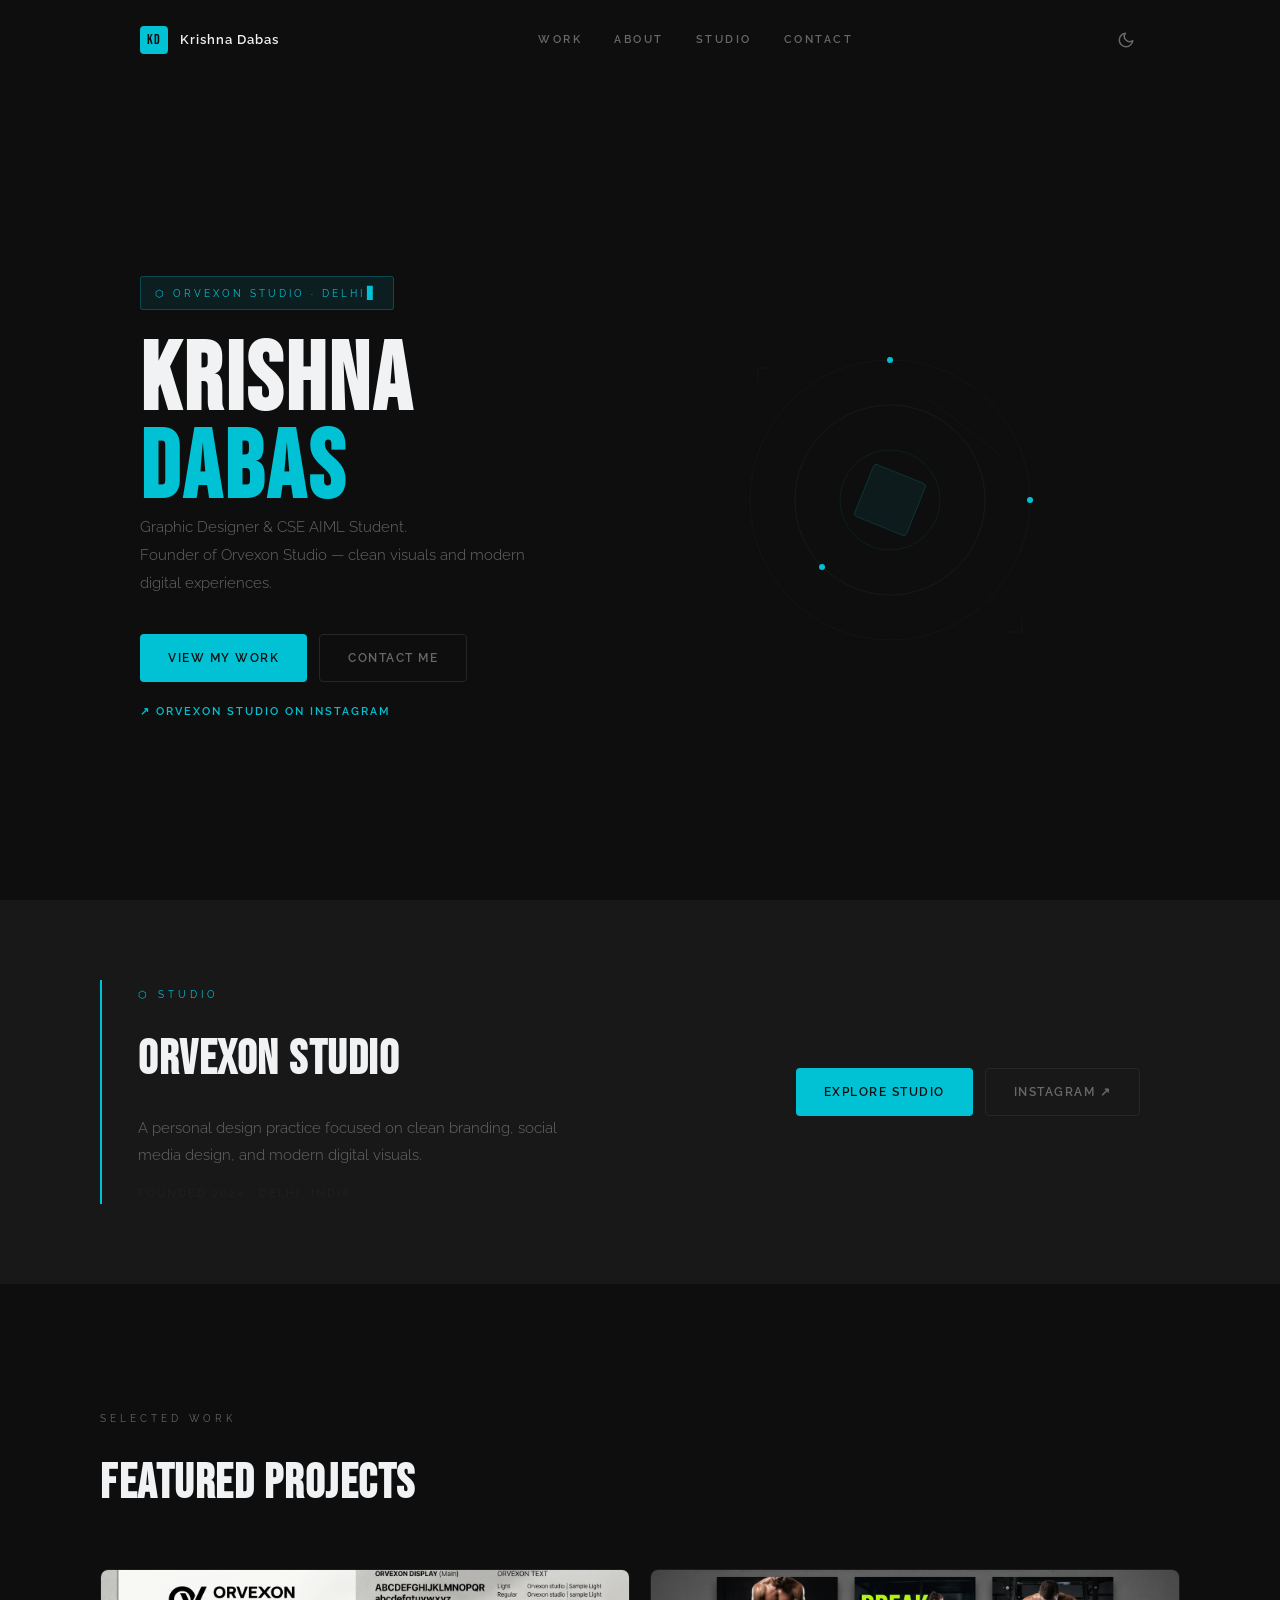
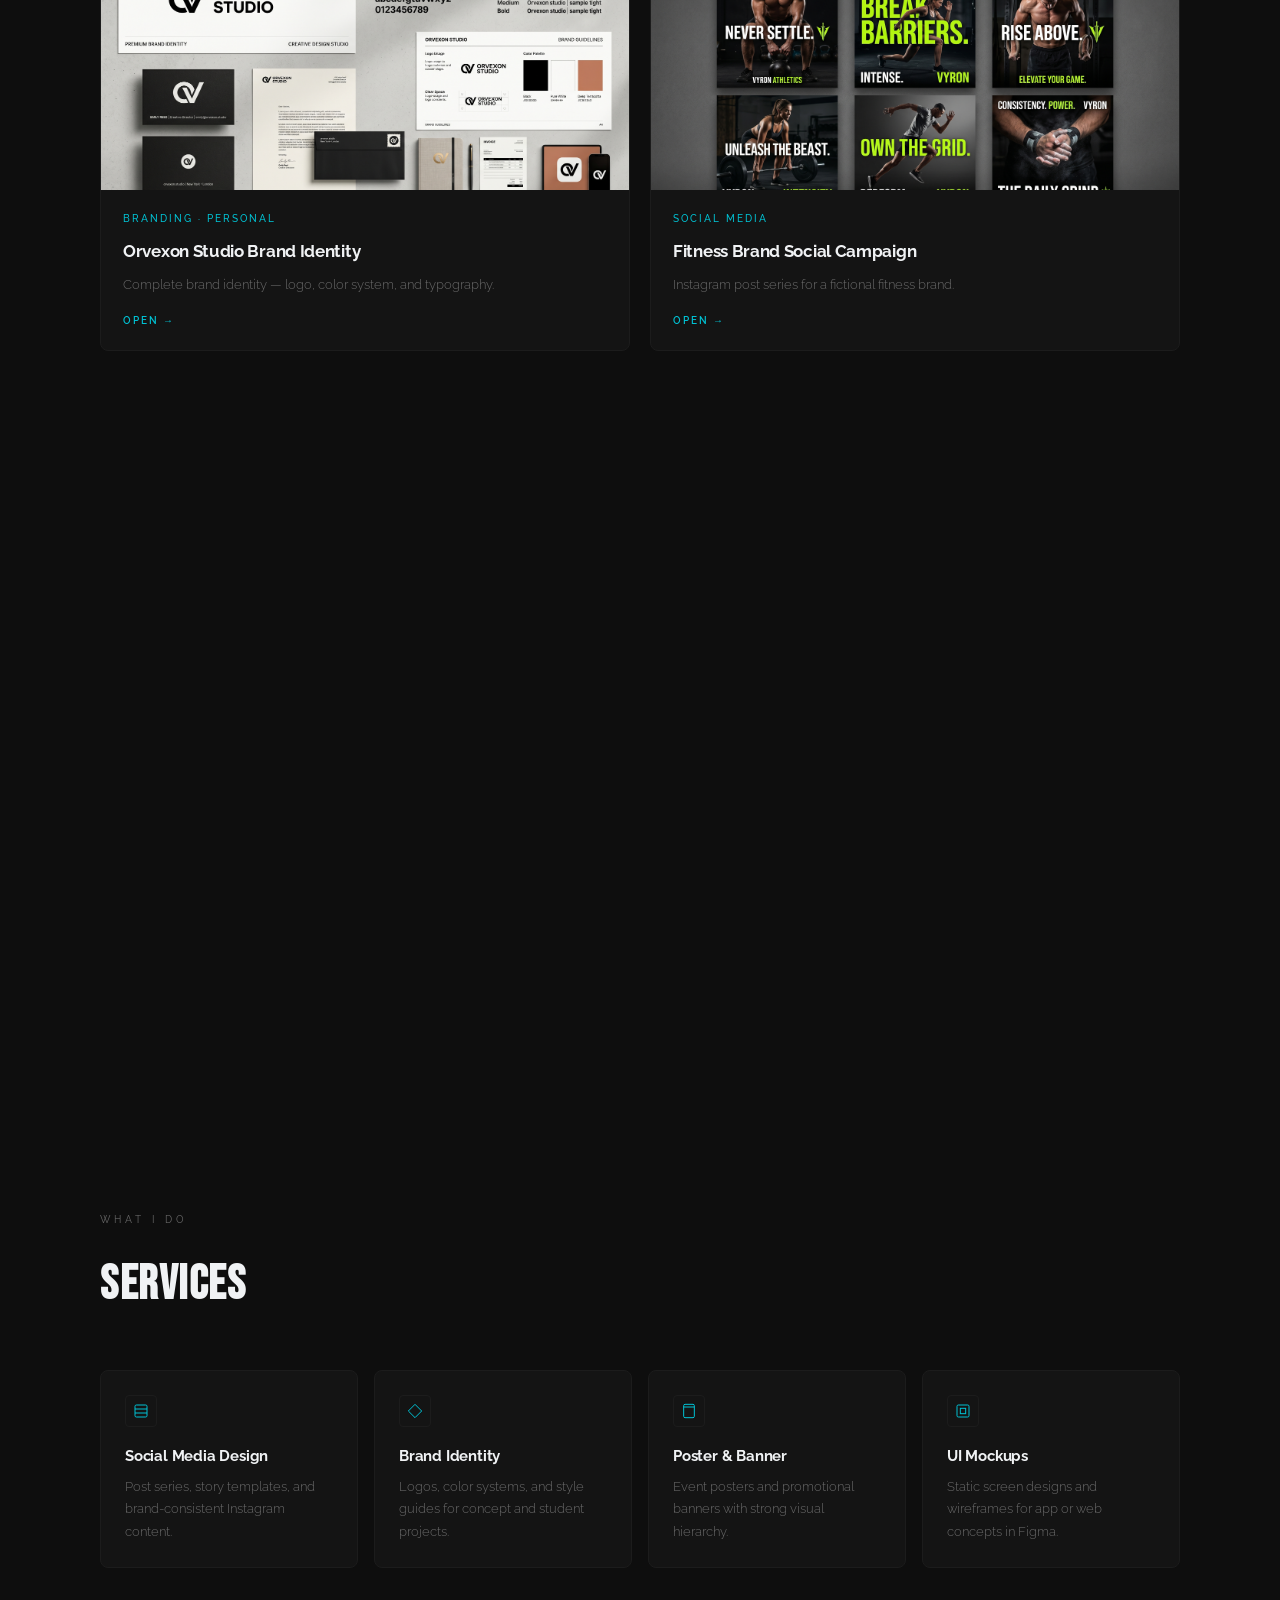
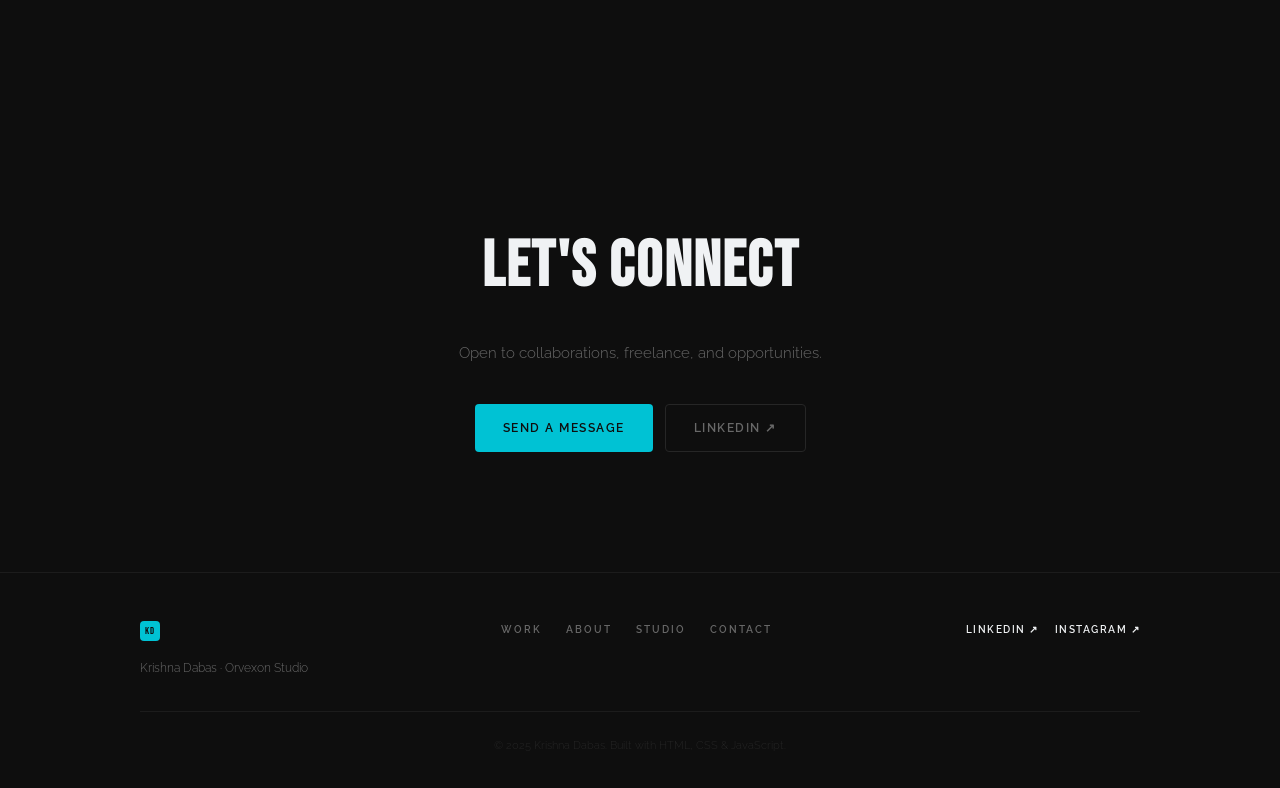
==== index.html @ d405940f "Initial commit: Portfolio Carbon & Ice" ====
<!DOCTYPE html>
<html lang="en">
<head>
  <meta charset="UTF-8">
  <meta name="viewport" content="width=device-width, initial-scale=1.0">
  <meta name="theme-color" content="#0E0E0E">
  <title>Krishna Dabas — Graphic Designer & CSE AIML Student | Orvexon Studio</title>
  <meta property="og:title" content="Krishna Dabas — Graphic Designer & CSE AIML Student | Orvexon Studio">
  <meta property="og:description" content="Portfolio of Krishna Dabas. Founder of Orvexon Studio — clean visuals and modern digital experiences.">
  <meta property="og:image" content="assets/og-preview.jpg">
  <meta property="og:type" content="website">
  <link rel="icon" href="assets/favicon.png" type="image/png">
  
  <script>
    (function(){
      var t = localStorage.getItem('theme') || 'dark';
      document.documentElement.setAttribute('data-theme', t);
    })();
  </script>
  
  <link rel="preconnect" href="https://fonts.googleapis.com">
  <link rel="preconnect" href="https://fonts.gstatic.com" crossorigin>
  <link href="https://fonts.googleapis.com/css2?family=Bebas+Neue&family=Raleway:ital,wght@0,300;0,400;0,500;0,600;0,700;1,300&display=swap" rel="stylesheet">
  <link rel="stylesheet" href="style.css">
</head>
<body>

  <!-- NAVBAR -->
  <header class="navbar">
    <div class="nav-container">
      <div class="nav-left">
        <a href="index.html" style="display: flex; align-items: center; gap: 12px;">
          <div class="nav-logo-fallback">KD</div>
          <span class="nav-wordmark">Krishna Dabas</span>
        </a>
      </div>
      <nav class="nav-center">
        <a href="work.html" class="nav-link">Work</a>
        <a href="about.html" class="nav-link">About</a>
        <a href="studio.html" class="nav-link">Studio</a>
        <a href="contact.html" class="nav-link">Contact</a>
      </nav>
      <div class="nav-right">
        <button id="theme-toggle" class="theme-toggle" aria-label="Toggle theme"></button>
        <button class="mobile-menu-btn" aria-label="Open menu">
          <svg viewBox="0 0 24 24" width="20" height="20" stroke="currentColor" stroke-width="2" fill="none"><line x1="3" y1="12" x2="21" y2="12"></line><line x1="3" y1="6" x2="21" y2="6"></line><line x1="3" y1="18" x2="21" y2="18"></line></svg>
        </button>
      </div>
    </div>
  </header>

  <!-- MOBILE NAV OVERLAY -->
  <div class="mobile-nav-overlay">
    <button class="mobile-nav-close" aria-label="Close menu">✕</button>
    <a href="work.html" class="mobile-nav-link">Work</a>
    <a href="about.html" class="mobile-nav-link">About</a>
    <a href="studio.html" class="mobile-nav-link">Studio</a>
    <a href="contact.html" class="mobile-nav-link">Contact</a>
  </div>

  <main>
    <!-- HERO -->
    <section class="container index-hero">
      <div class="fade-in">
        <div class="hero-eyebrow-badge">
          <span>⬡  Orvexon Studio · Delhi<span class="cursor-blink" aria-hidden="true">▋</span></span>
        </div>
        <h1 class="hero-h1 fade-in">KRISHNA<br><span style="color: var(--accent);">DABAS</span></h1>
        <div class="hero-body">
          <p>Graphic Designer & CSE AIML Student.<br>Founder of Orvexon Studio — clean visuals and modern digital experiences.</p>
        </div>
        <div class="hero-buttons">
          <a href="work.html" class="btn btn-primary">View My Work</a>
          <a href="contact.html" class="btn btn-ghost">Contact Me</a>
        </div>
        <a href="https://instagram.com/orvexon_studio" class="btn-text" style="margin-top: 20px;" target="_blank" rel="noopener noreferrer">↗ Orvexon Studio on Instagram</a>
      </div>
      <div class="fade-in hero-visual">
        <svg viewBox="0 0 320 320" xmlns="http://www.w3.org/2000/svg">
          <circle cx="160" cy="160" r="140" stroke="#1C1C1C" stroke-width="0.5" fill="none" />
          <circle cx="160" cy="160" r="95" stroke="#262626" stroke-width="0.5" fill="none" />
          <circle cx="160" cy="160" r="50" stroke="#00C2D433" stroke-width="0.5" fill="none" />
          
          <rect x="132" y="132" width="56" height="56" rx="3" fill="#00C2D412" stroke="#00C2D455" stroke-width="0.5" transform="rotate(22 160 160)" />
          
          <circle cx="160" cy="20" r="3" fill="#00C2D4" />
          <circle cx="300" cy="160" r="3" fill="#00C2D4" />
          <circle cx="92" cy="227" r="3" fill="#00C2D4" />
          
          <line x1="200" y1="60" x2="270" y2="115" stroke="#1C1C1C" stroke-width="0.5" />
          
          <path d="M 28,42 L 28,28 L 42,28" stroke="#1C1C1C" stroke-width="0.5" fill="none" />
          <path d="M 278,292 L 292,292 L 292,278" stroke="#1C1C1C" stroke-width="0.5" fill="none" />
        </svg>
      </div>
    </section>

    <!-- STUDIO CALLOUT -->
    <section class="studio-callout fade-in">
      <div class="container studio-callout-inner fade-in">
        <div>
          <span class="eyebrow" style="color: var(--accent);">⬡  Studio</span>
          <h2 class="section-h2 fade-in" style="margin-top: 8px;">ORVEXON STUDIO</h2>
          <p class="fade-in" style="margin-top: 10px; max-width: 420px; font-family: var(--font-body); font-weight: 300; font-size: 15px; color: var(--text-mid); line-height: 1.85;">A personal design practice focused on clean branding, social media design, and modern digital visuals.</p>
          <div style="font-family: var(--font-body); font-weight: 300; font-size: 11px; color: var(--text-hint); letter-spacing: 2px; text-transform: uppercase; margin-top: 14px;">Founded 2024 · Delhi, India</div>
        </div>
        <div class="studio-callout-actions">
          <a href="studio.html" class="btn btn-primary">Explore Studio</a>
          <a href="https://instagram.com/orvexon_studio" class="btn btn-ghost" target="_blank" rel="noopener noreferrer">Instagram ↗</a>
        </div>
      </div>
    </section>

    <!-- SELECTED WORK -->
    <section class="section container">
      <div class="fade-in" style="margin-bottom: 40px;">
        <span class="eyebrow">Selected Work</span>
        <h2 class="section-h2 fade-in" style="margin-top: 8px;">FEATURED PROJECTS</h2>
      </div>
      
      <div class="grid-2 fade-in">
        <!-- Project 1 -->
        <div class="project-card fade-in" data-filter-cat="branding" data-title="Orvexon Studio Brand Identity" data-category="Branding · Personal" data-desc="Complete brand identity — logo, color system, and typography." data-tools="Illustrator · Figma" data-objective="Build a complete visual identity for Orvexon Studio from scratch." data-process="Started with mood boarding, then moved to logo exploration in Illustrator. Developed a full color system and type pairing to create a consistent design language." data-decision="Chose geometric forms over organic — cleaner at small sizes and digital-first." data-label="Personal Branding Project" data-modal-img="assets/1.1.png">
          <div class="project-card-img"><img src="assets/1.0.png" alt="" loading="lazy" onerror="this.outerHTML='<span>[ preview ]</span>'"></div>
          <div class="project-card-info">
            <span class="project-card-category">Branding · Personal</span>
            <h3 class="project-card-title">Orvexon Studio Brand Identity</h3>
            <p class="project-card-desc">Complete brand identity — logo, color system, and typography.</p>
            <span class="project-card-link">Open →</span>
          </div>
        </div>

        <!-- Project 2 -->
        <div class="project-card fade-in" data-filter-cat="social" data-title="Fitness Brand Social Campaign" data-category="Social Media" data-desc="Instagram post series for a fictional fitness brand." data-tools="Canva · Photoshop" data-objective="Design a consistent, high-energy Instagram feed for a fictional fitness brand." data-process="Developed a 6-post series with consistent color, grid alignment, and typography. Focused on readability at mobile size and scroll-stopping visual hierarchy." data-decision="Kept text minimal — let bold imagery do the heavy lifting." data-label="Creative Exploration" data-modal-img="assets/2.1.png">
          <div class="project-card-img"><img src="assets/2.0.png" alt="" loading="lazy" onerror="this.outerHTML='<span>[ preview ]</span>'"></div>
          <div class="project-card-info">
            <span class="project-card-category">Social Media</span>
            <h3 class="project-card-title">Fitness Brand Social Campaign</h3>
            <p class="project-card-desc">Instagram post series for a fictional fitness brand.</p>
            <span class="project-card-link">Open →</span>
          </div>
        </div>
        
        <!-- Project 5 -->
        <div class="project-card fade-in" data-filter-cat="web" data-title="Portfolio Website" data-category="Web · Dev" data-desc="Personal portfolio designed and built from scratch." data-tools="HTML · CSS · JS · Figma" data-objective="Design and build a full portfolio site that reflects Orvexon Studio's identity." data-process="Started with Figma wireframes, then built mobile-first in HTML/CSS. Implemented dark/light mode, smooth animations, and a multi-page structure." data-decision="Multi-page over SPA — cleaner URLs, better SEO, simpler codebase." data-label="Real Project" data-modal-img="assets/5.1.png">
          <div class="project-card-img"><img src="assets/5.0.png" alt="" loading="lazy" onerror="this.outerHTML='<span>[ preview ]</span>'"></div>
          <div class="project-card-info">
            <span class="project-card-category">Web · Dev</span>
            <h3 class="project-card-title">Portfolio Website</h3>
            <p class="project-card-desc">Personal portfolio designed and built from scratch.</p>
            <span class="project-card-link">Open →</span>
          </div>
        </div>
      </div>
      
      <div style="text-align: center; margin-top: 40px;" class="fade-in">
        <a href="work.html" class="btn btn-ghost">View All Work →</a>
      </div>
    </section>

    <!-- SKILLS STRIP -->
    <section class="section container" style="padding-top: 0;">
      <div class="fade-in">
        <span class="eyebrow">What I Work With</span>
        <div class="skills-strip fade-in">
          <span class="chip skill-chip">Graphic Design</span>
          <span class="chip skill-chip">Figma</span>
          <span class="chip skill-chip">Photoshop</span>
          <span class="chip skill-chip">Illustrator</span>
          <span class="chip skill-chip">Canva</span>
          <span class="chip skill-chip">Python</span>
          <span class="chip skill-chip">Branding</span>
          <span class="chip skill-chip">UI Mockups</span>
        </div>
        <a href="about.html" class="btn-text fade-in" style="margin-top: 20px;">Full profile →</a>
      </div>
    </section>
    
    <!-- WHAT I DO -->
    <section class="section container" style="padding-top: 0;">
      <div class="fade-in" style="margin-bottom: 40px;">
        <span class="eyebrow">What I Do</span>
        <h2 class="section-h2 fade-in" style="margin-top: 8px;">SERVICES</h2>
      </div>
      
      <div class="grid-4 fade-in">
        <div class="service-card fade-in">
          <div class="service-card-icon">
            <svg viewBox="0 0 24 24"><rect x="3" y="3" width="18" height="18" rx="2" ry="2"></rect><line x1="3" y1="9" x2="21" y2="9"></line><line x1="3" y1="15" x2="21" y2="15"></line></svg>
          </div>
          <h3 class="service-card-title">Social Media Design</h3>
          <p class="service-card-desc">Post series, story templates, and brand-consistent Instagram content.</p>
        </div>
        <div class="service-card fade-in">
          <div class="service-card-icon">
            <svg viewBox="0 0 24 24"><polygon points="12 2 22 12 12 22 2 12 12 2"></polygon></svg>
          </div>
          <h3 class="service-card-title">Brand Identity</h3>
          <p class="service-card-desc">Logos, color systems, and style guides for concept and student projects.</p>
        </div>
        <div class="service-card fade-in">
          <div class="service-card-icon">
            <svg viewBox="0 0 24 24"><rect x="4" y="2" width="16" height="20" rx="2" ry="2"></rect><line x1="4" y1="6" x2="20" y2="6"></line></svg>
          </div>
          <h3 class="service-card-title">Poster & Banner</h3>
          <p class="service-card-desc">Event posters and promotional banners with strong visual hierarchy.</p>
        </div>
        <div class="service-card fade-in">
          <div class="service-card-icon">
            <svg viewBox="0 0 24 24"><rect x="3" y="3" width="18" height="18" rx="2" ry="2"></rect><rect x="8" y="8" width="8" height="8"></rect></svg>
          </div>
          <h3 class="service-card-title">UI Mockups</h3>
          <p class="service-card-desc">Static screen designs and wireframes for app or web concepts in Figma.</p>
        </div>
      </div>
    </section>

    <!-- CONTACT TEASER -->
    <section class="contact-teaser fade-in container">
      <h2 class="fade-in" style="font-family: var(--font-heading); font-size: 64px; color: var(--text); letter-spacing: 2px;">LET'S CONNECT</h2>
      <p class="fade-in" style="margin: 14px auto; max-width: 420px; font-family: var(--font-body); font-weight: 300; font-size: 15px; color: var(--text-mid);">Open to collaborations, freelance, and opportunities.</p>
      <div style="margin-top: 36px; display: flex; gap: 12px; justify-content: center; flex-wrap: wrap;">
        <a href="contact.html" class="btn btn-primary">Send a Message</a>
        <a href="https://linkedin.com/in/krishna-dabas" target="_blank" rel="noopener noreferrer" class="btn btn-ghost">LinkedIn ↗</a>
      </div>
    </section>
  </main>

  <!-- FOOTER -->
  <footer class="footer fade-in">
    <div class="container">
      <div class="footer-top">
        <div class="footer-left fade-in">
          <div class="nav-logo-fallback" style="width:20px;height:20px;font-size:10px;">KD</div>
          <span class="footer-left-text">Krishna Dabas · Orvexon Studio</span>
        </div>
        <div class="footer-center fade-in">
          <a href="work.html">Work</a>
          <a href="about.html">About</a>
          <a href="studio.html">Studio</a>
          <a href="contact.html">Contact</a>
        </div>
        <div class="footer-right fade-in">
          <a href="https://linkedin.com/in/krishna-dabas" target="_blank" rel="noopener noreferrer">LinkedIn ↗</a>
          <a href="https://instagram.com/orvexon_studio" target="_blank" rel="noopener noreferrer">Instagram ↗</a>
        </div>
      </div>
      <div class="footer-bottom">
        <p>© 2025 Krishna Dabas. Built with HTML, CSS & JavaScript.</p>
      </div>
    </div>
  </footer>

  <!-- PROJECT MODAL -->
  <div id="project-modal" class="modal-overlay">
    <div class="modal-box">
      <button class="modal-close" aria-label="Close modal">✕</button>
      <div class="modal-img"><span>[ preview ]</span></div>
      <span class="modal-badge"></span>
      <h2 class="modal-title"></h2>
      <div class="modal-divider"></div>
      
      <div class="modal-section">
        <span class="modal-section-label">Objective</span>
        <div class="modal-section-content modal-obj"></div>
      </div>
      <div class="modal-section">
        <span class="modal-section-label">Process</span>
        <div class="modal-section-content modal-process"></div>
      </div>
      <div class="modal-section">
        <span class="modal-section-label">Key Decision</span>
        <div class="modal-section-content modal-decision"></div>
      </div>
      <div class="modal-section">
        <span class="modal-section-label">Tools</span>
        <div class="modal-tools"></div>
      </div>
      
      <span class="modal-bottom-label"></span>
    </div>
  </div>

  <script src="script.js"></script>
</body>
</html>
---- style.css ----
@import url('https://fonts.googleapis.com/css2?family=Bebas+Neue&family=Raleway:ital,wght@0,300;0,400;0,500;0,600;0,700;1,300&display=swap');

::selection {
  background: #00C2D430;
  color: #F0F2F4;
}

::-webkit-scrollbar {
  width: 4px;
}
::-webkit-scrollbar-track {
  background: #0E0E0E;
}
::-webkit-scrollbar-thumb {
  background: #1C1C1C;
  border-radius: 2px;
  transition: background 200ms;
}
::-webkit-scrollbar-thumb:hover {
  background: #00C2D4;
}

:root {
  --font-heading: 'Bebas Neue', sans-serif;
  --font-body: 'Raleway', sans-serif;
}

html {
  scroll-behavior: smooth;
}

html[data-theme="dark"] {
  --bg: #0E0E0E;
  --surface: #141414;
  --surface-2: #181818;
  --surface-3: #1C1C1C;
  --accent: #00C2D4;
  --accent-dim: #00C2D418;
  --accent-border: #00C2D444;
  --accent-hover: #00D9ED;
  --accent-dark: #008F9E;
  --text: #F0F2F4;
  --text-muted: #3A3A3A;
  --text-mid: #686868;
  --text-hint: #242424;
  --border: #1C1C1C;
  --border-strong: #262626;
  --carbon: #0E0E0E;
}

html[data-theme="light"] {
  --bg: #F5F5F3;
  --surface: #FFFFFF;
  --surface-2: #EFEFED;
  --surface-3: #E8E8E6;
  --accent: #008F9E;
  --accent-dim: #008F9E12;
  --accent-border: #008F9E30;
  --accent-hover: #00A8BA;
  --accent-dark: #006B78;
  --text: #0E0E0E;
  --text-muted: #AAAAAA;
  --text-mid: #777777;
  --text-hint: #CCCCCC;
  --border: #E4E4E2;
  --border-strong: #D4D4D2;
  --carbon: #0E0E0E;
}

* {
  margin: 0;
  padding: 0;
  box-sizing: border-box;
}

body {
  background-color: var(--bg);
  color: var(--text);
  font-family: var(--font-body);
  font-weight: 300;
  font-size: 15px;
  line-height: 1.85;
  -webkit-font-smoothing: antialiased;
  opacity: 0;
  transition: opacity 300ms ease;
}

body.page-loaded {
  opacity: 1;
}

a { text-decoration: none; color: inherit; }

.container {
  max-width: 1080px;
  margin: 0 auto;
  padding: 0 40px;
}

.section {
  padding: 120px 0;
}

@media (max-width: 768px) {
  .section {
    padding: 70px 0;
  }
}

.eyebrow,
.section-label,
.about-skills-label,
.modal-section-label,
.contact-link-label,
.form-label {
  font-size: 10px;
  font-family: 'Raleway', sans-serif;
  font-weight: 400;
  text-transform: uppercase;
  letter-spacing: 4px;
  color: var(--text-mid);
}

.hero-h1 {
  font-family: var(--font-heading);
  font-size: 96px;
  letter-spacing: 3px;
  line-height: 0.92;
  color: var(--text);
}

.page-h1 {
  font-family: var(--font-heading);
  font-size: 72px;
  letter-spacing: 2px;
  color: var(--text);
}

.section-h2 {
  font-family: var(--font-heading);
  font-size: 48px;
  letter-spacing: 1.5px;
  color: var(--text);
}

/* BUTTONS */
.btn {
  display: inline-flex;
  align-items: center;
  justify-content: center;
  cursor: pointer;
  border: none;
  text-align: center;
}

.btn-primary {
  background: var(--accent);
  color: var(--carbon);
  font-family: var(--font-body);
  font-weight: 600;
  font-size: 12px;
  letter-spacing: 1.5px;
  text-transform: uppercase;
  padding: 12px 28px;
  border-radius: 4px;
  transition: background 200ms;
}

.btn-primary:hover {
  background: var(--accent-hover);
}

.btn-ghost {
  background: transparent;
  border: 0.5px solid var(--border-strong);
  color: var(--text-mid);
  font-family: var(--font-body);
  font-weight: 600;
  font-size: 12px;
  letter-spacing: 1.5px;
  text-transform: uppercase;
  padding: 12px 28px;
  border-radius: 4px;
  transition: border-color 200ms, color 200ms;
}

.btn-ghost:hover {
  border-color: var(--accent);
  color: var(--accent);
}

.btn-text {
  border: none;
  background: transparent;
  color: var(--accent);
  font-family: var(--font-body);
  font-weight: 600;
  font-size: 11px;
  letter-spacing: 2px;
  text-transform: uppercase;
  display: inline-block;
  cursor: pointer;
}

.btn-text:hover {
  color: var(--accent-hover);
  text-decoration: underline;
}

.btn:active,
.btn-ghost:active {
  transform: scale(0.97);
  transition: transform 80ms ease;
}

/* CHIPS */
.chip, .skill-chip {
  background: var(--surface-2);
  border: 0.5px solid var(--border);
  color: var(--text-mid);
  font-family: var(--font-body);
  font-weight: 400;
  font-size: 11px;
  padding: 5px 14px;
  border-radius: 3px;
  transition: all 180ms ease;
  display: inline-block;
  cursor: pointer;
}

.chip:hover, .skill-chip:hover {
  color: var(--accent);
  border-color: #00C2D444;
  transform: scale(1.04) translateY(-1px);
}

/* NAVBAR */
.navbar {
  position: fixed;
  top: 0;
  left: 0;
  width: 100%;
  z-index: 100;
  background: transparent;
  transition: background 300ms ease, border-bottom 300ms ease, backdrop-filter 300ms ease;
}

.nav-scrolled {
  background: var(--surface);
  border-bottom: 0.5px solid var(--border);
  border-top: 1px solid var(--accent);
  transition: background 300ms ease,
              border 300ms ease;
}

.nav-container {
  display: flex;
  justify-content: space-between;
  align-items: center;
  height: 80px;
  max-width: 1080px;
  margin: 0 auto;
  padding: 0 40px;
}

.nav-logo-fallback {
  width: 28px;
  height: 28px;
  background: var(--accent);
  border-radius: 4px;
  color: var(--carbon);
  font-family: var(--font-heading);
  font-size: 14px;
  letter-spacing: 1px;
  display: flex;
  align-items: center;
  justify-content: center;
  cursor: pointer;
}

.nav-wordmark {
  font-family: var(--font-body);
  font-weight: 600;
  font-size: 13px;
  color: var(--text);
  letter-spacing: 1px;
}

.nav-center {
  display: flex;
  gap: 32px;
}

.nav-link {
  font-family: var(--font-body);
  font-weight: 600;
  font-size: 11px;
  text-transform: uppercase;
  letter-spacing: 2.5px;
  color: var(--text-mid);
  position: relative;
  transition: color 200ms;
}

.nav-link:hover {
  color: var(--accent);
}

.nav-link.nav-active {
  color: var(--accent);
}

.nav-link.nav-active::after {
  content: "";
  position: absolute;
  bottom: -6px;
  left: 50%;
  transform: translateX(-50%);
  width: 2px;
  height: 2px;
  background: var(--accent);
}

.nav-right {
  display: flex;
  align-items: center;
}

.theme-toggle {
  background: none;
  border: none;
  cursor: pointer;
  width: 28px;
  height: 28px;
  color: var(--text-mid);
  display: flex;
  align-items: center;
  justify-content: center;
}

.theme-toggle svg {
  width: 18px;
  height: 18px;
  fill: currentColor;
}

.mobile-menu-btn, .hamburger {
  display: none;
  background: none;
  border: none;
  cursor: pointer;
  color: var(--text);
  margin-left: 16px;
}

.mobile-nav-overlay {
  display: none;
  position: fixed;
  inset: 0;
  background: var(--carbon);
  z-index: 150;
  flex-direction: column;
  justify-content: center;
  align-items: center;
  gap: 32px;
}

.mobile-nav-close {
  position: absolute;
  top: 24px;
  right: 40px;
  background: none;
  border: none;
  color: var(--text);
  font-size: 32px;
  cursor: pointer;
}

.mobile-nav-link {
  font-family: var(--font-heading);
  font-size: 48px;
  color: var(--text);
  letter-spacing: 3px;
  transition: color 200ms;
  text-transform: uppercase;
}

.mobile-nav-link:hover {
  color: var(--accent);
}

body.menu-open {
  overflow: hidden;
}

body.menu-open .mobile-nav-overlay {
  display: flex;
}

@media (max-width: 768px) {
  .nav-center { display: none; }
  .mobile-menu-btn { display: block; }
}

/* FOOTER */
.footer {
  border-top: 0.5px solid var(--border);
  padding: 48px 0 32px;
}

.footer-top {
  display: flex;
  justify-content: space-between;
  flex-wrap: wrap;
  gap: 32px;
}

.footer-left {
  display: flex;
  flex-direction: column;
  gap: 8px;
}

.footer-left-text {
  font-family: var(--font-body);
  font-weight: 300;
  font-size: 12px;
  color: var(--text-mid);
  margin-top: 8px;
}

.footer-center {
  display: flex;
  gap: 24px;
}

.footer-center a {
  font-family: var(--font-body);
  font-weight: 600;
  font-size: 10px;
  text-transform: uppercase;
  letter-spacing: 2px;
  color: var(--text-mid);
  transition: color 200ms;
}

.footer-center a:hover { color: var(--accent); }

.footer-right {
  display: flex;
  gap: 16px;
}

.footer-right a {
  font-family: var(--font-body);
  font-weight: 600;
  font-size: 10px;
  text-transform: uppercase;
  letter-spacing: 1.5px;
  color: var(--text);
  transition: color 200ms;
}

.footer-right a:hover { color: var(--accent); }

.footer-bottom {
  border-top: 0.5px solid var(--border);
  margin-top: 32px;
  padding-top: 24px;
  text-align: center;
}

.footer-bottom p {
  font-family: var(--font-body);
  font-weight: 300;
  font-size: 11px;
  color: var(--text-hint);
}

/* PROJECT CARDS */
.project-card {
  background: var(--surface);
  border: 0.5px solid var(--border);
  border-radius: 8px;
  overflow: hidden;
  cursor: pointer;
  transition: transform 250ms ease,
              border-color 250ms ease,
              box-shadow 250ms ease;
}

.project-card:hover {
  transform: translateY(-4px);
  border-color: #00C2D444;
  box-shadow:
    0 0 0 1px #00C2D410,
    0 12px 40px rgba(0,194,212,0.07);
}

.project-card-img {
  height: 220px;
  background: var(--surface-2);
  display: flex;
  align-items: center;
  justify-content: center;
}

.project-card-img span {
  font-family: var(--font-body);
  font-weight: 400;
  font-size: 10px;
  color: var(--text-hint);
  letter-spacing: 2px;
  text-transform: uppercase;
}

.project-card-img img {
  width: 100%;
  height: 100%;
  object-fit: cover;
}

.project-card-info {
  padding: 20px 22px;
  display: flex;
  flex-direction: column;
}

.project-card-category {
  font-family: var(--font-body);
  font-weight: 500;
  font-size: 10px;
  color: var(--accent);
  letter-spacing: 2px;
  text-transform: uppercase;
  margin-bottom: 8px;
  display: block;
}

.project-card-title {
  font-family: var(--font-body);
  font-weight: 700;
  font-size: 17px;
  color: var(--text);
  letter-spacing: -0.3px;
  margin-bottom: 6px;
}

.project-card-desc {
  font-family: var(--font-body);
  font-weight: 300;
  font-size: 13px;
  color: var(--text-mid);
  line-height: 1.7;
  flex-grow: 1;
}

.project-card-link {
  font-family: var(--font-body);
  font-weight: 600;
  font-size: 10px;
  color: var(--accent);
  letter-spacing: 2px;
  text-transform: uppercase;
  margin-top: 16px;
  display: block;
}

/* PROJECT MODAL */
.modal-overlay {
  position: fixed;
  inset: 0;
  background: rgba(14, 14, 14, 0.92);
  z-index: 200;
  display: flex;
  align-items: center;
  justify-content: center;
  opacity: 0;
  pointer-events: none;
  transition: opacity 200ms ease;
}

.modal-overlay.modal-active {
  opacity: 1;
  pointer-events: auto;
}

.modal-box {
  background: var(--surface);
  border: 0.5px solid var(--border-strong);
  border-radius: 10px;
  max-width: 760px;
  width: 92%;
  max-height: 88vh;
  overflow-y: auto;
  padding: 44px;
  position: relative;
  transform: translateY(20px);
  transition: transform 300ms ease;
}

.modal-overlay.modal-active .modal-box {
  transform: translateY(0);
}

.modal-close {
  position: absolute;
  top: 20px;
  right: 24px;
  font-family: var(--font-body);
  font-weight: 400;
  font-size: 22px;
  color: var(--text-mid);
  background: none;
  border: none;
  cursor: pointer;
}

.modal-close:hover {
  color: var(--accent);
}

.modal-img {
  width: 100%;
  height: 300px;
  background: var(--surface-2);
  border-radius: 6px;
  margin-bottom: 32px;
  display: flex;
  align-items: center;
  justify-content: center;
  overflow: hidden;
}

.modal-img img {
  width: 100%;
  height: 100%;
  object-fit: cover;
}

.modal-img span {
  font-family: var(--font-body);
  font-weight: 400;
  font-size: 10px;
  color: var(--text-hint);
}

.modal-badge {
  font-family: var(--font-body);
  font-weight: 500;
  font-size: 10px;
  color: var(--accent);
  text-transform: uppercase;
  letter-spacing: 2px;
  display: block;
  margin-bottom: 8px;
}

.modal-title {
  font-family: var(--font-heading);
  font-size: 40px;
  color: var(--text);
  letter-spacing: 2px;
  margin-bottom: 24px;
}

.modal-divider {
  border-top: 0.5px solid var(--border);
  margin: 24px 0;
}

.modal-section {
  margin-bottom: 24px;
}

.modal-section-content {
  font-family: var(--font-body);
  font-weight: 300;
  font-size: 14px;
  color: var(--text-mid);
  line-height: 1.8;
}

.modal-tools {
  display: flex;
  gap: 8px;
  flex-wrap: wrap;
}

.modal-bottom-label {
  display: block;
  font-family: var(--font-body);
  font-weight: 400;
  font-size: 10px;
  color: var(--text-hint);
  margin-top: 32px;
  letter-spacing: 1px;
}

body.modal-open {
  overflow: hidden;
}

/* ANIMATIONS */
@keyframes heroIn {
  from {
    opacity: 0;
    transform: translateY(24px);
  }
  to {
    opacity: 1;
    transform: translateY(0);
  }
}

.hero-badge, .hero-eyebrow-badge {
  animation: heroIn 600ms cubic-bezier(0.16, 1, 0.3, 1) both;
}
.hero h1, .index-hero h1, .page-hero h1 {
  animation: heroIn 600ms 100ms cubic-bezier(0.16, 1, 0.3, 1) both;
}
.hero .hero-body, .index-hero .hero-body, .page-hero p {
  animation: heroIn 600ms 180ms cubic-bezier(0.16, 1, 0.3, 1) both;
}
.hero .hero-btns, .index-hero .hero-buttons, .page-hero .filter-bar {
  animation: heroIn 600ms 260ms cubic-bezier(0.16, 1, 0.3, 1) both;
}

.cursor-blink {
  color: var(--accent);
  font-size: 12px;
  animation: blink 1s step-end infinite;
  margin-left: 2px;
}
@keyframes blink {
  0%, 100% { opacity: 1; }
  50%       { opacity: 0; }
}

.fade-in {
  opacity: 0;
  transform: translateY(18px);
  transition: opacity 420ms ease,
              transform 420ms ease;
}

.fade-in.visible {
  opacity: 1;
  transform: translateY(0);
}

/* BACK TO TOP */
#back-to-top {
  position: fixed;
  bottom: 32px;
  right: 32px;
  width: 40px;
  height: 40px;
  background: var(--surface-2);
  border: 0.5px solid var(--border-strong);
  border-radius: 4px;
  color: var(--text-mid);
  font-size: 16px;
  display: flex;
  align-items: center;
  justify-content: center;
  opacity: 0;
  pointer-events: none;
  transition: opacity 250ms ease,
              border-color 250ms ease,
              color 250ms ease;
  z-index: 90;
  cursor: pointer;
  font-family: 'Raleway', sans-serif;
}
#back-to-top.show {
  opacity: 1;
  pointer-events: all;
}
#back-to-top:hover {
  border-color: var(--accent-border);
  color: var(--accent);
}

/* GRIDS */
.grid-2 {
  display: grid;
  grid-template-columns: repeat(2, 1fr);
  gap: 20px;
}
.grid-4 {
  display: grid;
  grid-template-columns: repeat(4, 1fr);
  gap: 16px;
}

@media (max-width: 768px) {
  .grid-2, .grid-4 {
    grid-template-columns: 1fr;
  }
}

/* INDEX PAGE */
.index-hero {
  min-height: 100vh;
  display: grid;
  grid-template-columns: 1fr 1fr;
  align-items: center;
  padding-top: 100px;
}

.hero-eyebrow-badge {
  font-family: var(--font-body);
  font-weight: 400;
  font-size: 10px;
  letter-spacing: 3px;
  text-transform: uppercase;
  color: var(--accent);
  background: var(--accent-dim);
  border: 0.5px solid var(--accent-border);
  border-radius: 3px;
  padding: 5px 14px;
  display: inline-flex;
  align-items: center;
  gap: 8px;
  margin-bottom: 28px;
}

.hero-body {
  font-family: var(--font-body);
  font-weight: 300;
  font-size: 15px;
  color: var(--text-mid);
  line-height: 1.85;
  max-width: 400px;
  margin-bottom: 36px;
}

.hero-buttons {
  display: flex;
  gap: 12px;
  flex-wrap: wrap;
}

.hero-visual {
  display: flex;
  justify-content: center;
}

.hero-visual svg {
  width: 320px;
  height: 320px;
}

.studio-callout {
  background: var(--surface-2);
  padding: 80px 0;
}

.studio-callout-inner {
  border-left: 2px solid var(--accent);
  padding-left: 36px;
  display: flex;
  justify-content: space-between;
  align-items: center;
  gap: 48px;
}

.studio-callout-actions {
  flex-shrink: 0;
  display: flex;
  gap: 12px;
}

.service-card {
  background: var(--surface);
  border: 0.5px solid var(--border);
  border-radius: 8px;
  padding: 24px;
}

.service-card-icon {
  width: 32px;
  height: 32px;
  border: 0.5px solid var(--border);
  border-radius: 4px;
  display: flex;
  align-items: center;
  justify-content: center;
}

.service-card-icon svg {
  width: 16px;
  height: 16px;
  stroke: var(--accent);
  stroke-width: 1.5;
  fill: none;
}

.service-card-title {
  font-family: var(--font-body);
  font-weight: 700;
  font-size: 15px;
  color: var(--text);
  letter-spacing: -0.2px;
  margin-top: 16px;
}

.service-card-desc {
  font-family: var(--font-body);
  font-weight: 300;
  font-size: 13px;
  color: var(--text-mid);
  line-height: 1.7;
  margin-top: 6px;
}

.skills-strip {
  display: flex;
  flex-wrap: wrap;
  gap: 8px;
  margin-top: 20px;
}

.contact-teaser {
  text-align: center;
  padding: 120px 0;
}

/* WORK PAGE */
.page-hero {
  padding-top: 160px;
  padding-bottom: 60px;
}

.filter-bar {
  display: flex;
  gap: 8px;
  flex-wrap: wrap;
  margin: 48px 0;
}

.filter-btn {
  font-family: var(--font-body);
  font-weight: 600;
  font-size: 10px;
  text-transform: uppercase;
  letter-spacing: 2px;
  padding: 7px 18px;
  border-radius: 3px;
  border: 0.5px solid var(--border);
  color: var(--text-mid);
  background: transparent;
  cursor: pointer;
  transition: all 200ms;
}

.filter-btn:hover {
  border-color: var(--accent);
  color: var(--accent);
}

.filter-btn.filter-active {
  background: var(--accent);
  color: var(--carbon);
  border-color: var(--accent);
}

.hidden {
  display: none !important;
}

/* ABOUT PAGE */
.about-bio-grid {
  display: flex;
  gap: 80px;
  align-items: flex-start;
  margin-top: 40px;
}

.about-bio-text {
  flex: 1;
  font-family: var(--font-body);
  font-weight: 300;
  font-size: 15px;
  color: var(--text-mid);
  line-height: 1.85;
}

.about-bio-text p {
  margin-bottom: 20px;
}

.about-facts {
  flex: 1;
  max-width: 320px;
}

.about-fact {
  display: flex;
  align-items: center;
  gap: 12px;
  padding: 14px 0;
  border-bottom: 0.5px solid var(--border);
}

.about-fact-label {
  font-family: var(--font-body);
  font-weight: 400;
  font-size: 10px;
  color: var(--text-hint);
  text-transform: uppercase;
  letter-spacing: 2px;
  display: block;
}

.about-fact-val {
  font-family: var(--font-body);
  font-weight: 500;
  font-size: 14px;
  color: var(--text);
}

.about-currently {
  border-top: 0.5px solid var(--border);
  padding-top: 56px;
  margin-top: 56px;
}

.about-currently-list {
  display: flex;
  gap: 32px;
  flex-wrap: wrap;
  list-style: none;
  font-family: var(--font-body);
  font-weight: 300;
  font-size: 14px;
  color: var(--text-mid);
  line-height: 2;
}

.about-skills-group {
  margin-bottom: 32px;
}

.resume-section {
  text-align: center;
}

.resume-preview {
  width: 100%;
  max-width: 560px;
  height: 200px;
  background: var(--surface-2);
  border-radius: 6px;
  border: 0.5px solid var(--border);
  margin: 24px auto;
  display: flex;
  align-items: center;
  justify-content: center;
}

.resume-preview span {
  font-family: var(--font-body);
  font-weight: 400;
  font-size: 10px;
  color: var(--text-hint);
}

/* STUDIO PAGE */
.studio-story {
  max-width: 680px;
  margin: 0 auto;
}

.ig-grid {
  display: grid;
  grid-template-columns: repeat(3, 1fr);
  gap: 8px;
  margin-top: 32px;
}

.ig-tile {
  aspect-ratio: 1/1;
  background: var(--surface-2);
  border-radius: 4px;
  border: 0.5px solid var(--border);
  display: flex;
  align-items: center;
  justify-content: center;
  overflow: hidden;
}

.ig-tile img {
  width: 100%;
  height: 100%;
  object-fit: cover;
}

.ig-tile span {
  font-family: var(--font-body);
  font-weight: 400;
  font-size: 10px;
  color: var(--text-hint);
  text-transform: uppercase;
  letter-spacing: 2px;
}

/* CONTACT PAGE */
.contact-grid {
  display: grid;
  grid-template-columns: 1fr 1fr;
  gap: 80px;
  margin-top: 48px;
}

.contact-link-block {
  margin-bottom: 32px;
}

.contact-link-val {
  font-family: var(--font-body);
  font-weight: 500;
  font-size: 15px;
  color: var(--text);
  transition: color 200ms;
}

.contact-link-val:hover {
  color: var(--accent);
}

.form-group {
  margin-bottom: 20px;
}

.form-input {
  width: 100%;
  background: var(--surface-2);
  border: 0.5px solid var(--border);
  border-radius: 4px;
  padding: 12px 16px;
  color: var(--text);
  font-family: var(--font-body);
  font-weight: 400;
  font-size: 14px;
  transition: border-color 200ms;
}

.form-input:focus {
  border-color: var(--accent);
  outline: none;
}

.form-note {
  font-family: var(--font-body);
  font-weight: 300;
  font-size: 11px;
  color: var(--text-hint);
  margin-top: 12px;
  text-align: center;
}

@media (max-width: 768px) {
  .index-hero {
    grid-template-columns: 1fr;
    gap: 40px;
  }
  .studio-callout-inner {
    flex-direction: column;
    align-items: flex-start;
    gap: 24px;
    border-left: none;
    border-top: 2px solid var(--accent);
    padding-left: 0;
    padding-top: 24px;
  }
  .about-bio-grid {
    flex-direction: column;
    gap: 40px;
  }
  .about-facts {
    max-width: 100%;
    width: 100%;
  }
  .ig-grid {
    grid-template-columns: repeat(2, 1fr);
  }
  .contact-grid {
    grid-template-columns: 1fr;
    gap: 40px;
  }
}
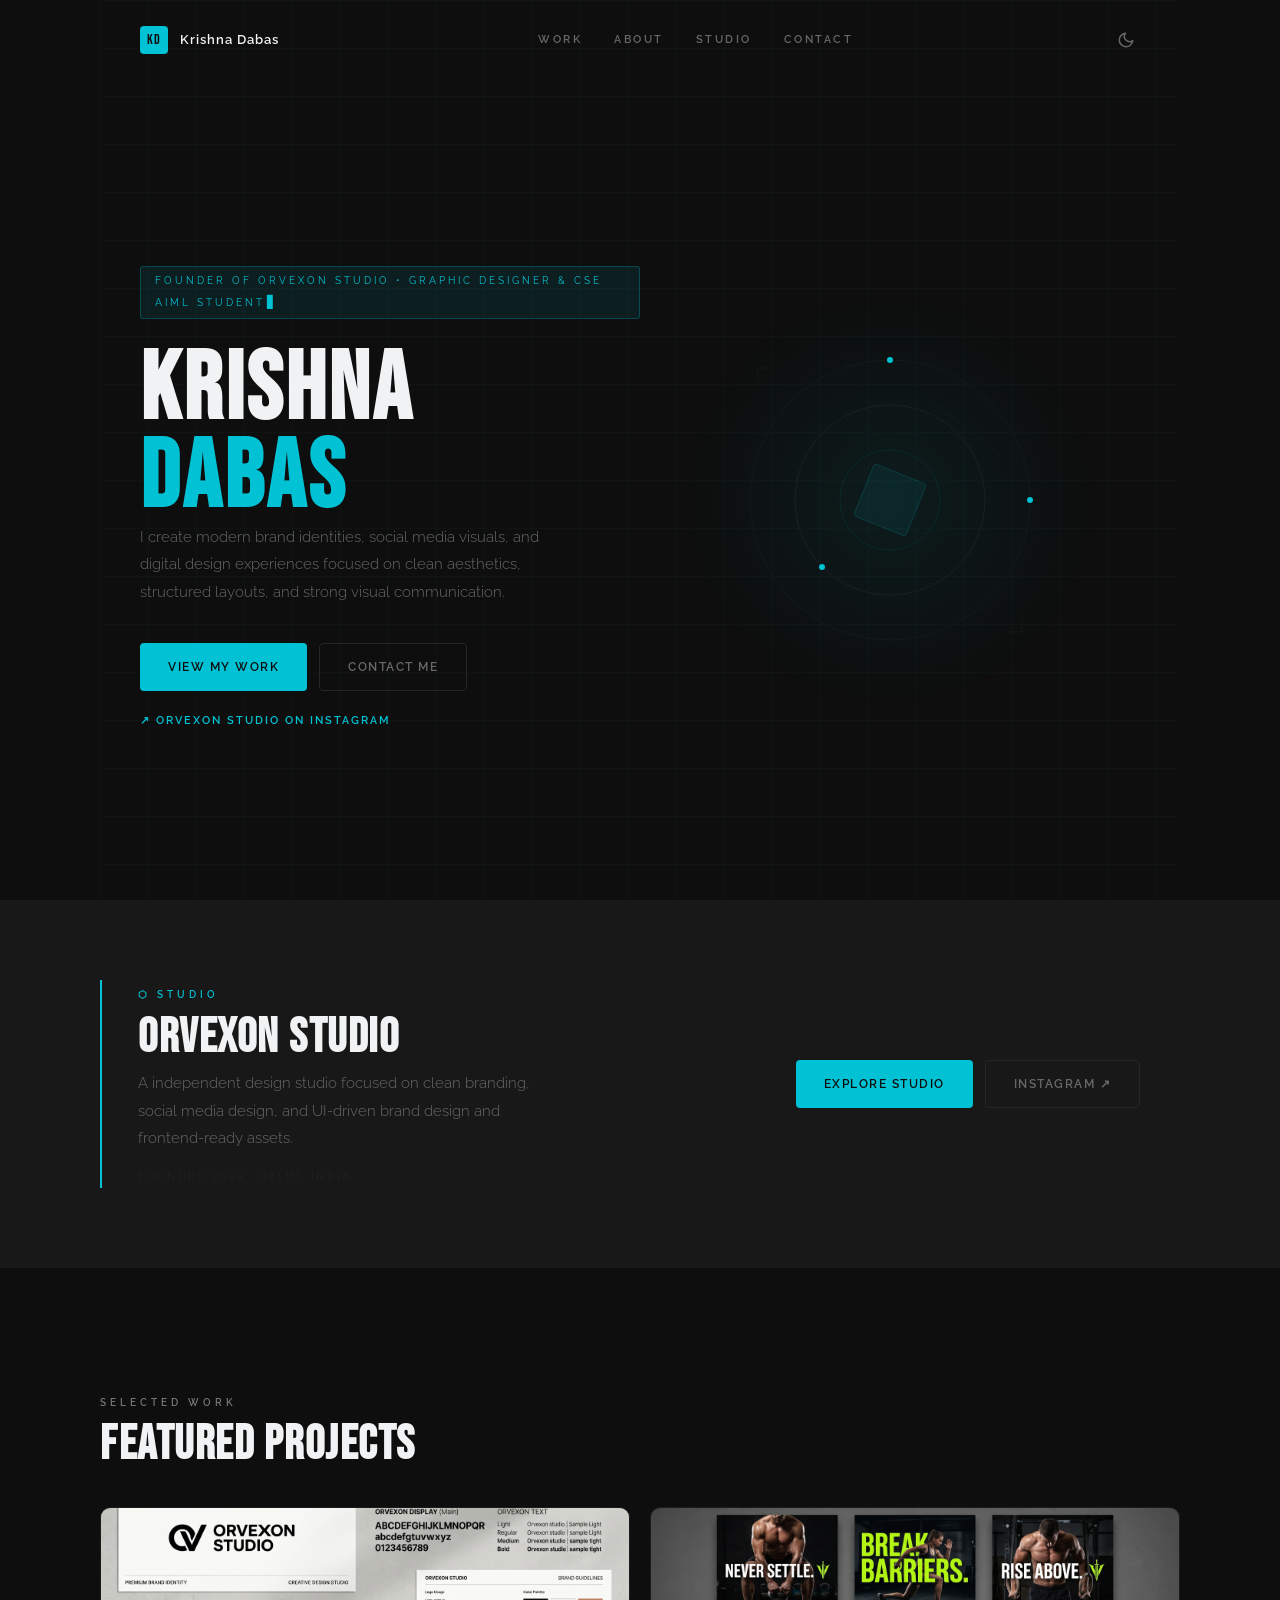
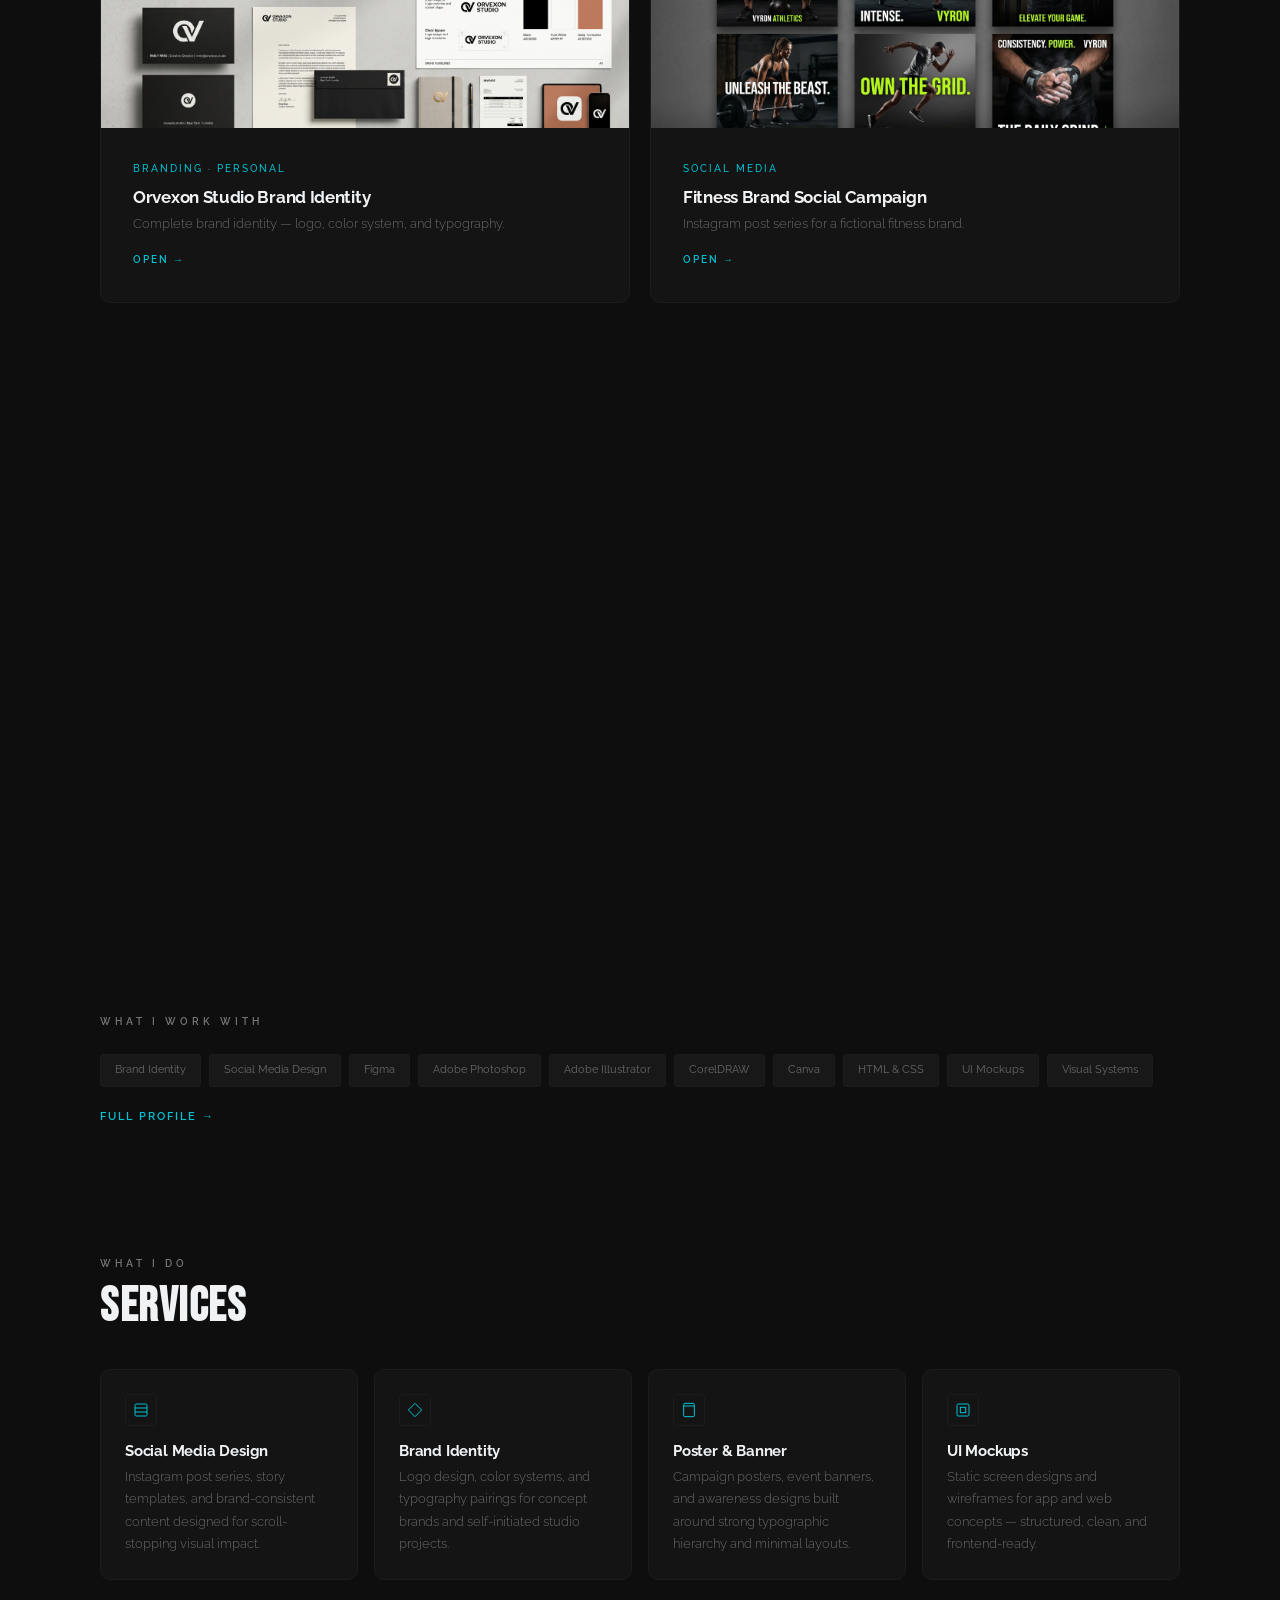
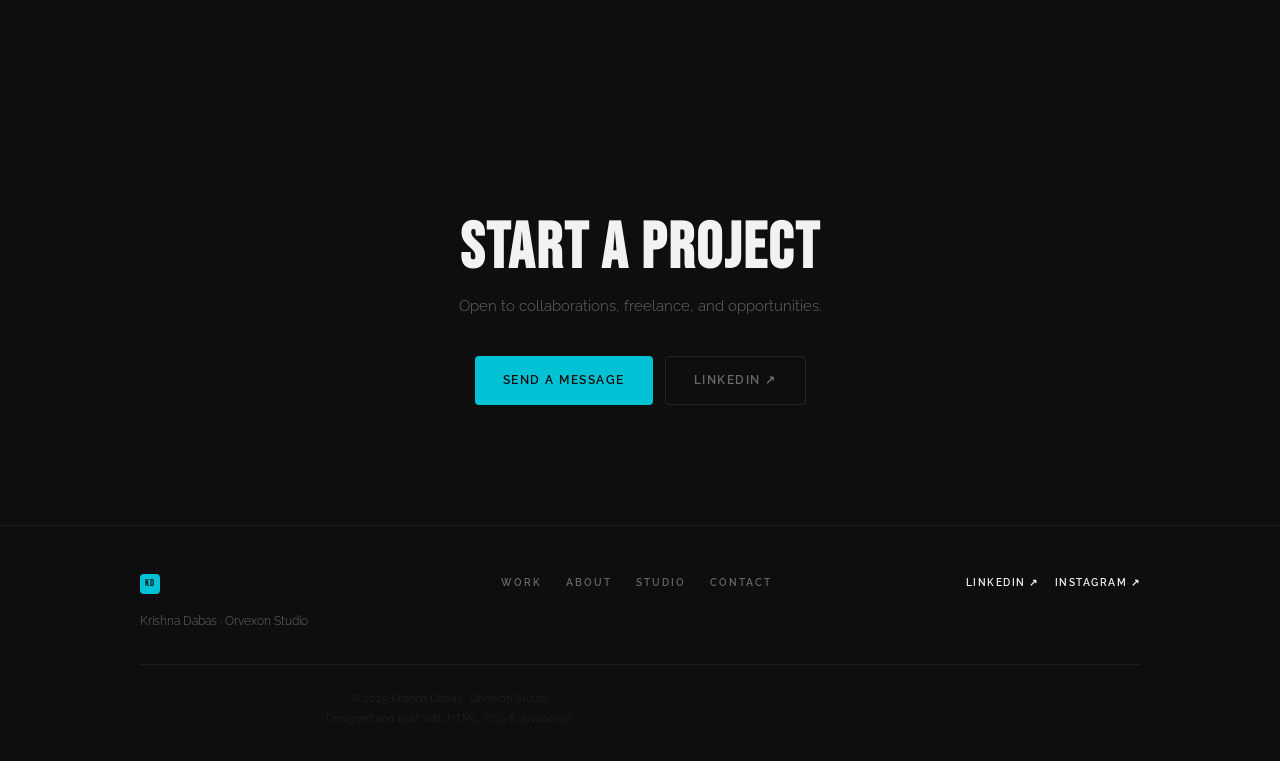
==== commit cdd8b80e: "Update portfolio: new branding copy, skills section update, removed custom cursor, mailto contact fo" ====
--- a/index.html
+++ b/index.html
@@ -4,9 +4,9 @@
   <meta charset="UTF-8">
   <meta name="viewport" content="width=device-width, initial-scale=1.0">
   <meta name="theme-color" content="#0E0E0E">
-  <title>Krishna Dabas — Graphic Designer & CSE AIML Student | Orvexon Studio</title>
-  <meta property="og:title" content="Krishna Dabas — Graphic Designer & CSE AIML Student | Orvexon Studio">
-  <meta property="og:description" content="Portfolio of Krishna Dabas. Founder of Orvexon Studio — clean visuals and modern digital experiences.">
+  <title>Krishna Dabas — Orvexon Studio</title>
+  <meta property="og:title" content="Krishna Dabas — Orvexon Studio">
+  <meta property="og:description" content="Krishna Dabas — Founder of Orvexon Studio. Graphic Designer and CSE AIML Student creating brand identities, social media visuals, and digital design experiences.">
   <meta property="og:image" content="assets/og-preview.jpg">
   <meta property="og:type" content="website">
   <link rel="icon" href="assets/favicon.png" type="image/png">
@@ -60,14 +60,14 @@
 
   <main>
     <!-- HERO -->
-    <section class="container index-hero">
-      <div class="fade-in">
+    <section class="container index-hero hero">
+      <div class="fade-in hero-left">
         <div class="hero-eyebrow-badge">
-          <span>⬡  Orvexon Studio · Delhi<span class="cursor-blink" aria-hidden="true">▋</span></span>
-        </div>
-        <h1 class="hero-h1 fade-in">KRISHNA<br><span style="color: var(--accent);">DABAS</span></h1>
+          <span>Founder of Orvexon Studio • Graphic Designer & CSE AIML Student<span class="cursor-blink" aria-hidden="true">▋</span></span>
+        </div>
+        <h1 class="hero-h1 fade-in"><span class="char">K</span><span class="char">R</span><span class="char">I</span><span class="char">S</span><span class="char">H</span><span class="char">N</span><span class="char">A</span><br><span style="color: var(--accent);"><span class="char">D</span><span class="char">A</span><span class="char">B</span><span class="char">A</span><span class="char">S</span></span></h1>
         <div class="hero-body">
-          <p>Graphic Designer & CSE AIML Student.<br>Founder of Orvexon Studio — clean visuals and modern digital experiences.</p>
+          <p>I create modern brand identities, social media visuals, and digital design experiences focused on clean aesthetics, structured layouts, and strong visual communication.</p>
         </div>
         <div class="hero-buttons">
           <a href="work.html" class="btn btn-primary">View My Work</a>
@@ -75,7 +75,8 @@
         </div>
         <a href="https://instagram.com/orvexon_studio" class="btn-text" style="margin-top: 20px;" target="_blank" rel="noopener noreferrer">↗ Orvexon Studio on Instagram</a>
       </div>
-      <div class="fade-in hero-visual">
+      <div class="fade-in hero-visual hero-right">
+        <div class="hero-orb"></div>
         <svg viewBox="0 0 320 320" xmlns="http://www.w3.org/2000/svg">
           <circle cx="160" cy="160" r="140" stroke="#1C1C1C" stroke-width="0.5" fill="none" />
           <circle cx="160" cy="160" r="95" stroke="#262626" stroke-width="0.5" fill="none" />
@@ -101,7 +102,7 @@
         <div>
           <span class="eyebrow" style="color: var(--accent);">⬡  Studio</span>
           <h2 class="section-h2 fade-in" style="margin-top: 8px;">ORVEXON STUDIO</h2>
-          <p class="fade-in" style="margin-top: 10px; max-width: 420px; font-family: var(--font-body); font-weight: 300; font-size: 15px; color: var(--text-mid); line-height: 1.85;">A personal design practice focused on clean branding, social media design, and modern digital visuals.</p>
+          <p class="fade-in" style="margin-top: 10px; max-width: 420px; font-family: var(--font-body); font-weight: 300; font-size: 15px; color: var(--text-mid); line-height: 1.85;">A independent design studio focused on clean branding, social media design, and UI-driven brand design and frontend-ready assets.</p>
           <div style="font-family: var(--font-body); font-weight: 300; font-size: 11px; color: var(--text-hint); letter-spacing: 2px; text-transform: uppercase; margin-top: 14px;">Founded 2024 · Delhi, India</div>
         </div>
         <div class="studio-callout-actions">
@@ -120,7 +121,7 @@
       
       <div class="grid-2 fade-in">
         <!-- Project 1 -->
-        <div class="project-card fade-in" data-filter-cat="branding" data-title="Orvexon Studio Brand Identity" data-category="Branding · Personal" data-desc="Complete brand identity — logo, color system, and typography." data-tools="Illustrator · Figma" data-objective="Build a complete visual identity for Orvexon Studio from scratch." data-process="Started with mood boarding, then moved to logo exploration in Illustrator. Developed a full color system and type pairing to create a consistent design language." data-decision="Chose geometric forms over organic — cleaner at small sizes and digital-first." data-label="Personal Branding Project" data-modal-img="assets/1.1.png">
+        <div class="project-card fade-in" data-filter-cat="branding" data-title="Orvexon Studio Brand Identity" data-category="Branding · Personal" data-desc="Complete brand identity — logo, color system, and typography." data-tools="Illustrator · Figma" data-objective="Build a complete visual identity for Orvexon Studio from scratch." data-process="Started with mood boarding, then moved to logo exploration in Illustrator. Developed a full color system and type pairing to create a consistent design language." data-decision="Chose geometric forms over organic — cleaner at small sizes and digital-first." data-label="Personal Branding Project" data-year="2024" data-role="Designer" data-overview="A complete visual system." data-direction="Minimalist and tech-focused." data-outcome="Increased brand recognition." data-color-1="#00C2D4" data-color-2="#0E0E0E" data-color-3="#F0F2F4" data-font="Bebas Neue + Raleway" data-modal-img="assets/1.1.png">
           <div class="project-card-img"><img src="assets/1.0.png" alt="" loading="lazy" onerror="this.outerHTML='<span>[ preview ]</span>'"></div>
           <div class="project-card-info">
             <span class="project-card-category">Branding · Personal</span>
@@ -131,7 +132,7 @@
         </div>
 
         <!-- Project 2 -->
-        <div class="project-card fade-in" data-filter-cat="social" data-title="Fitness Brand Social Campaign" data-category="Social Media" data-desc="Instagram post series for a fictional fitness brand." data-tools="Canva · Photoshop" data-objective="Design a consistent, high-energy Instagram feed for a fictional fitness brand." data-process="Developed a 6-post series with consistent color, grid alignment, and typography. Focused on readability at mobile size and scroll-stopping visual hierarchy." data-decision="Kept text minimal — let bold imagery do the heavy lifting." data-label="Creative Exploration" data-modal-img="assets/2.1.png">
+        <div class="project-card fade-in" data-filter-cat="social" data-title="Fitness Brand Social Campaign" data-category="Social Media" data-desc="Instagram post series for a fictional fitness brand." data-tools="Canva · Photoshop" data-objective="Design a consistent, high-energy Instagram feed for a fictional fitness brand." data-process="Developed a 6-post series with consistent color, grid alignment, and typography. Focused on readability at mobile size and scroll-stopping visual hierarchy." data-decision="Kept text minimal — let bold imagery do the heavy lifting." data-label="Creative Exploration" data-year="2024" data-role="Designer" data-overview="A complete visual system." data-direction="Minimalist and tech-focused." data-outcome="Increased brand recognition." data-color-1="#00C2D4" data-color-2="#0E0E0E" data-color-3="#F0F2F4" data-font="Bebas Neue + Raleway" data-modal-img="assets/2.1.png">
           <div class="project-card-img"><img src="assets/2.0.png" alt="" loading="lazy" onerror="this.outerHTML='<span>[ preview ]</span>'"></div>
           <div class="project-card-info">
             <span class="project-card-category">Social Media</span>
@@ -142,13 +143,13 @@
         </div>
         
         <!-- Project 5 -->
-        <div class="project-card fade-in" data-filter-cat="web" data-title="Portfolio Website" data-category="Web · Dev" data-desc="Personal portfolio designed and built from scratch." data-tools="HTML · CSS · JS · Figma" data-objective="Design and build a full portfolio site that reflects Orvexon Studio's identity." data-process="Started with Figma wireframes, then built mobile-first in HTML/CSS. Implemented dark/light mode, smooth animations, and a multi-page structure." data-decision="Multi-page over SPA — cleaner URLs, better SEO, simpler codebase." data-label="Real Project" data-modal-img="assets/5.1.png">
-          <div class="project-card-img"><img src="assets/5.0.png" alt="" loading="lazy" onerror="this.outerHTML='<span>[ preview ]</span>'"></div>
+        <div class="project-card fade-in featured-project" data-filter-cat="web" data-title="Portfolio Website" data-category="Web · Dev" data-desc="Personal portfolio designed and built from scratch." data-tools="HTML · CSS · JS · Figma" data-objective="Design and build a full portfolio site that reflects Orvexon Studio's identity." data-process="Started with Figma wireframes, then built mobile-first in HTML/CSS. Implemented dark/light mode, smooth animations, and a multi-page structure." data-decision="Multi-page over SPA — cleaner URLs, better SEO, simpler codebase." data-label="Real Project" data-year="2024" data-role="Designer" data-overview="A complete visual system." data-direction="Minimalist and tech-focused." data-outcome="Increased brand recognition." data-color-1="#00C2D4" data-color-2="#0E0E0E" data-color-3="#F0F2F4" data-font="Bebas Neue + Raleway" data-modal-img="assets/5.1.png">
+          <div class="project-card-img"><div class="featured-badge">Featured</div><img src="assets/5.0.png" alt="" loading="lazy" onerror="this.outerHTML='<span>[ preview ]</span>'"></div>
           <div class="project-card-info">
             <span class="project-card-category">Web · Dev</span>
             <h3 class="project-card-title">Portfolio Website</h3>
             <p class="project-card-desc">Personal portfolio designed and built from scratch.</p>
-            <span class="project-card-link">Open →</span>
+            <div style="margin-top: 16px; display: flex; gap: 12px;"><a href="#" class="project-card-link" style="margin-top:0;">GitHub ↗</a><a href="#" class="project-card-link" style="margin-top:0;">Live Site ↗</a></div>
           </div>
         </div>
       </div>
@@ -163,14 +164,16 @@
       <div class="fade-in">
         <span class="eyebrow">What I Work With</span>
         <div class="skills-strip fade-in">
-          <span class="chip skill-chip">Graphic Design</span>
+          <span class="chip skill-chip">Brand Identity</span>
+          <span class="chip skill-chip">Social Media Design</span>
           <span class="chip skill-chip">Figma</span>
-          <span class="chip skill-chip">Photoshop</span>
-          <span class="chip skill-chip">Illustrator</span>
+          <span class="chip skill-chip">Adobe Photoshop</span>
+          <span class="chip skill-chip">Adobe Illustrator</span>
+          <span class="chip skill-chip">CorelDRAW</span>
           <span class="chip skill-chip">Canva</span>
-          <span class="chip skill-chip">Python</span>
-          <span class="chip skill-chip">Branding</span>
+          <span class="chip skill-chip">HTML & CSS</span>
           <span class="chip skill-chip">UI Mockups</span>
+          <span class="chip skill-chip">Visual Systems</span>
         </div>
         <a href="about.html" class="btn-text fade-in" style="margin-top: 20px;">Full profile →</a>
       </div>
@@ -189,35 +192,35 @@
             <svg viewBox="0 0 24 24"><rect x="3" y="3" width="18" height="18" rx="2" ry="2"></rect><line x1="3" y1="9" x2="21" y2="9"></line><line x1="3" y1="15" x2="21" y2="15"></line></svg>
           </div>
           <h3 class="service-card-title">Social Media Design</h3>
-          <p class="service-card-desc">Post series, story templates, and brand-consistent Instagram content.</p>
+          <p class="service-card-desc">Instagram post series, story templates, and brand-consistent content designed for scroll-stopping visual impact.</p>
         </div>
         <div class="service-card fade-in">
           <div class="service-card-icon">
             <svg viewBox="0 0 24 24"><polygon points="12 2 22 12 12 22 2 12 12 2"></polygon></svg>
           </div>
           <h3 class="service-card-title">Brand Identity</h3>
-          <p class="service-card-desc">Logos, color systems, and style guides for concept and student projects.</p>
+          <p class="service-card-desc">Logo design, color systems, and typography pairings for concept brands and self-initiated studio projects.</p>
         </div>
         <div class="service-card fade-in">
           <div class="service-card-icon">
             <svg viewBox="0 0 24 24"><rect x="4" y="2" width="16" height="20" rx="2" ry="2"></rect><line x1="4" y1="6" x2="20" y2="6"></line></svg>
           </div>
           <h3 class="service-card-title">Poster & Banner</h3>
-          <p class="service-card-desc">Event posters and promotional banners with strong visual hierarchy.</p>
+          <p class="service-card-desc">Campaign posters, event banners, and awareness designs built around strong typographic hierarchy and minimal layouts.</p>
         </div>
         <div class="service-card fade-in">
           <div class="service-card-icon">
             <svg viewBox="0 0 24 24"><rect x="3" y="3" width="18" height="18" rx="2" ry="2"></rect><rect x="8" y="8" width="8" height="8"></rect></svg>
           </div>
           <h3 class="service-card-title">UI Mockups</h3>
-          <p class="service-card-desc">Static screen designs and wireframes for app or web concepts in Figma.</p>
+          <p class="service-card-desc">Static screen designs and wireframes for app and web concepts — structured, clean, and frontend-ready.</p>
         </div>
       </div>
     </section>
 
     <!-- CONTACT TEASER -->
     <section class="contact-teaser fade-in container">
-      <h2 class="fade-in" style="font-family: var(--font-heading); font-size: 64px; color: var(--text); letter-spacing: 2px;">LET'S CONNECT</h2>
+      <h2 class="fade-in" style="font-family: var(--font-heading); font-size: 64px; color: var(--text); letter-spacing: 2px;">START A PROJECT</h2>
       <p class="fade-in" style="margin: 14px auto; max-width: 420px; font-family: var(--font-body); font-weight: 300; font-size: 15px; color: var(--text-mid);">Open to collaborations, freelance, and opportunities.</p>
       <div style="margin-top: 36px; display: flex; gap: 12px; justify-content: center; flex-wrap: wrap;">
         <a href="contact.html" class="btn btn-primary">Send a Message</a>
@@ -246,41 +249,77 @@
         </div>
       </div>
       <div class="footer-bottom">
-        <p>© 2025 Krishna Dabas. Built with HTML, CSS & JavaScript.</p>
+        <p>© 2025 Krishna Dabas · Orvexon Studio.<br>Designed and built with HTML, CSS & JavaScript.</p>
       </div>
     </div>
   </footer>
 
+  
   <!-- PROJECT MODAL -->
   <div id="project-modal" class="modal-overlay">
     <div class="modal-box">
       <button class="modal-close" aria-label="Close modal">✕</button>
       <div class="modal-img"><span>[ preview ]</span></div>
-      <span class="modal-badge"></span>
-      <h2 class="modal-title"></h2>
-      <div class="modal-divider"></div>
+      
+      <div class="modal-overview">
+        <span class="modal-badge"></span>
+        <h2 class="modal-title"></h2>
+        <p class="modal-desc" style="font-family: var(--font-body); font-weight: 300; font-size: 15px; color: var(--text-mid);"></p>
+      </div>
+
+      <div class="modal-details-row" style="display: grid; grid-template-columns: repeat(3, 1fr); border-top: 0.5px solid var(--border); border-bottom: 0.5px solid var(--border); padding: 16px 0; margin: 32px 0;">
+        <div>
+          <span class="modal-section-label">Year</span>
+          <div class="modal-year" style="font-family: var(--font-body); font-weight: 500; font-size: 14px; color: var(--text);"></div>
+        </div>
+        <div>
+          <span class="modal-section-label">Role</span>
+          <div class="modal-role" style="font-family: var(--font-body); font-weight: 500; font-size: 14px; color: var(--text);"></div>
+        </div>
+        <div>
+          <span class="modal-section-label">Tools</span>
+          <div class="modal-tools" style="font-family: var(--font-body); font-weight: 500; font-size: 14px; color: var(--text);"></div>
+        </div>
+      </div>
       
       <div class="modal-section">
         <span class="modal-section-label">Objective</span>
         <div class="modal-section-content modal-obj"></div>
       </div>
+      
+      <div class="modal-section">
+        <span class="modal-section-label">Design Direction</span>
+        <div class="modal-section-content modal-direction"></div>
+      </div>
+      
+      <div class="modal-section">
+        <span class="modal-section-label">Color & Typography</span>
+        <div class="modal-color-typo" style="display: flex; align-items: center; gap: 16px; margin-top: 8px;">
+          <div class="modal-colors" style="display: flex; gap: 8px;"></div>
+          <div class="modal-font" style="font-family: var(--font-body); font-weight: 400; font-size: 13px; color: var(--text-mid);"></div>
+        </div>
+      </div>
+      
       <div class="modal-section">
         <span class="modal-section-label">Process</span>
         <div class="modal-section-content modal-process"></div>
       </div>
-      <div class="modal-section">
-        <span class="modal-section-label">Key Decision</span>
-        <div class="modal-section-content modal-decision"></div>
-      </div>
-      <div class="modal-section">
-        <span class="modal-section-label">Tools</span>
-        <div class="modal-tools"></div>
-      </div>
-      
-      <span class="modal-bottom-label"></span>
+      
+      <div class="modal-mockups" style="display: grid; grid-template-columns: 1fr 1fr; gap: 16px; margin: 32px 0;">
+        <div style="aspect-ratio: 4/3; background: var(--surface-2); border-radius: var(--radius-md);"></div>
+        <div style="aspect-ratio: 4/3; background: var(--surface-2); border-radius: var(--radius-md);"></div>
+      </div>
+      
+      <div class="modal-section">
+        <span class="modal-section-label">Outcome</span>
+        <div class="modal-section-content modal-outcome"></div>
+      </div>
+      
+      <span class="modal-bottom-label" style="font-family: var(--font-body); font-weight: 300; font-size: 11px; color: var(--text-hint); margin-top: 32px; display: block;"></span>
     </div>
   </div>
 
   <script src="script.js"></script>
+
 </body>
 </html>
--- a/style.css
+++ b/style.css
@@ -23,6 +23,35 @@
 :root {
   --font-heading: 'Bebas Neue', sans-serif;
   --font-body: 'Raleway', sans-serif;
+
+  /* TYPOGRAPHY */
+  --text-xs:   10px;
+  --text-sm:   12px;
+  --text-base: 15px;
+  --text-md:   17px;
+  --text-lg:   20px;
+
+  /* SPACING SCALE */
+  --space-1:  4px;
+  --space-2:  8px;
+  --space-3:  16px;
+  --space-4:  24px;
+  --space-5:  32px;
+  --space-6:  48px;
+  --space-7:  64px;
+  --space-8:  96px;
+  --space-9:  120px;
+
+  /* SHADOW SYSTEM */
+  --shadow-card: 0 0 0 0.5px var(--border);
+  --shadow-hover: 0 0 0 1px #00C2D410, 0 12px 40px rgba(0,194,212,0.07);
+
+  /* BORDER RADIUS SYSTEM */
+  --radius-sm:  3px;
+  --radius-md:  6px;
+  --radius-lg:  10px;
+  --radius-xl:  16px;
+
 }
 
 html {
@@ -53,10 +82,10 @@
   --surface: #FFFFFF;
   --surface-2: #EFEFED;
   --surface-3: #E8E8E6;
-  --accent: #008F9E;
-  --accent-dim: #008F9E12;
-  --accent-border: #008F9E30;
-  --accent-hover: #00A8BA;
+  --accent: #007A8A;
+  --accent-dim: #007A8A12;
+  --accent-border: #007A8A30;
+  --accent-hover: #008F9E;
   --accent-dark: #006B78;
   --text: #0E0E0E;
   --text-muted: #AAAAAA;
@@ -143,6 +172,18 @@
   color: var(--text);
 }
 
+
+/* NEW GLOBAL RULES */
+p, .body-text, .hero-body, .bio-text, .about-bio-text {
+  max-width: 620px;
+  line-height: 1.85;
+  font-weight: 300 !important;
+}
+h1, h2 { line-height: 0.92; }
+h3 { line-height: 1.2; }
+.section-head { margin-bottom: 56px; }
+.section-head .eyebrow { margin-bottom: 12px; display: block; }
+
 /* BUTTONS */
 .btn {
   display: inline-flex;
@@ -481,7 +522,7 @@
 .project-card {
   background: var(--surface);
   border: 0.5px solid var(--border);
-  border-radius: 8px;
+  border-radius: var(--radius-lg);
   overflow: hidden;
   cursor: pointer;
   transition: transform 250ms ease,
@@ -521,7 +562,7 @@
 }
 
 .project-card-info {
-  padding: 20px 22px;
+  padding: var(--space-5) var(--space-5);
   display: flex;
   flex-direction: column;
 }
@@ -875,7 +916,7 @@
 .service-card {
   background: var(--surface);
   border: 0.5px solid var(--border);
-  border-radius: 8px;
+  border-radius: var(--radius-lg);
   padding: 24px;
 }
 
@@ -1191,3 +1232,168 @@
     gap: 40px;
   }
 }
+
+
+/* ANIMATED HERO SYSTEM */
+.hero {
+  position: relative;
+  overflow: hidden;
+}
+.hero::before {
+  content: '';
+  position: absolute;
+  inset: 0;
+  background-image:
+    linear-gradient(rgba(0,194,212,0.03) 1px, transparent 1px),
+    linear-gradient(90deg, rgba(0,194,212,0.03) 1px, transparent 1px);
+  background-size: 48px 48px;
+  pointer-events: none;
+  z-index: 0;
+}
+.hero-left, .hero-right {
+  position: relative;
+  z-index: 1;
+}
+.hero-orb {
+  position: absolute;
+  width: 420px;
+  height: 420px;
+  border-radius: 50%;
+  background: radial-gradient(
+    circle,
+    rgba(0,194,212,0.08) 0%,
+    rgba(0,194,212,0.03) 40%,
+    transparent 70%
+  );
+  top: 50%;
+  left: 50%;
+  transform: translate(-50%, -50%);
+  animation: orbPulse 6s ease-in-out infinite;
+  pointer-events: none;
+  z-index: 0;
+}
+@keyframes orbPulse {
+  0%, 100% { transform: translate(-50%,-50%) scale(1); opacity: 0.6; }
+  50%       { transform: translate(-50%,-50%) scale(1.15); opacity: 1; }
+}
+@keyframes charIn {
+  from { opacity: 0; transform: translateY(32px); }
+  to   { opacity: 1; transform: translateY(0); }
+}
+.hero h1 .char {
+  display: inline-block;
+  animation: charIn 500ms cubic-bezier(0.16,1,0.3,1) both;
+}
+
+/* FEATURED PROJECT BADGE */
+.featured-project {
+  grid-column: 1 / -1;
+}
+.featured-project .project-card-img {
+  height: 300px;
+  position: relative;
+}
+.featured-badge {
+  position: absolute;
+  top: 16px;
+  left: 16px;
+  background: var(--accent);
+  color: var(--carbon);
+  font-family: 'Raleway';
+  font-size: 9px;
+  font-weight: 700;
+  letter-spacing: 2px;
+  text-transform: uppercase;
+  padding: 4px 10px;
+  border-radius: 3px;
+  z-index: 10;
+}
+
+/* IMAGE ZOOM */
+.project-card .card-img img,
+.project-card .project-card-img img,
+.project-card .card-img,
+.project-card .project-card-img {
+  transition: transform 400ms ease;
+  overflow: hidden;
+}
+.project-card:hover .project-card-img img {
+  transform: scale(1.03);
+}
+
+/* REDUCED MOTION */
+@media (prefers-reduced-motion: reduce) {
+  *, *::before, *::after {
+    animation-duration: 0.01ms !important;
+    transition-duration: 0.01ms !important;
+  }
+}
+
+/* RESPONSIVENESS FIXES */
+@media (max-width: 480px) {
+  .hero { grid-template-columns: 1fr; }
+  .hero-right { display: none; }
+  .hero h1 { font-size: 64px; }
+  .nav-wordmark { display: none; }
+  .projects-grid { grid-template-columns: 1fr; }
+  .what-i-do-grid { grid-template-columns: 1fr; }
+  section { padding: 60px 0; }
+  .container { padding: 0 20px; }
+}
+
+@media (max-width: 768px) {
+  .hero { grid-template-columns: 1fr; gap: 40px; }
+  .hero h1 { font-size: 72px; }
+  .projects-grid { grid-template-columns: 1fr; }
+  .what-i-do-grid { grid-template-columns: 1fr 1fr; }
+  .skills-category-grid { grid-template-columns: 1fr 1fr !important; }
+  .bio-grid { grid-template-columns: 1fr; }
+  .studio-callout-inner { flex-direction: column; gap: 24px; }
+  .contact-grid { grid-template-columns: 1fr; }
+  .footer-grid { grid-template-columns: 1fr; gap: 24px; text-align: center; }
+}
+
+@media (min-width: 1400px) {
+  .container { max-width: 1200px; }
+  .hero h1 { font-size: 112px; }
+}
+
+
+/* =========================================================================
+   EYEBROW & SECTION LABEL VISIBILITY FIXES
+   ========================================================================= */
+
+html[data-theme="dark"] .eyebrow,
+html[data-theme="dark"] .section-label,
+html[data-theme="dark"] .section-tag,
+html[data-theme="dark"] .overline,
+html[data-theme="dark"] .label-text,
+html[data-theme="dark"] .tag-label,
+html[data-theme="dark"] .category-tag,
+html[data-theme="dark"] .project-tag,
+html[data-theme="dark"] .card-tag {
+  color: #787878;
+  font-weight: 600;
+  letter-spacing: 4px;
+}
+
+html[data-theme="light"] .eyebrow,
+html[data-theme="light"] .section-label,
+html[data-theme="light"] .section-tag,
+html[data-theme="light"] .overline,
+html[data-theme="light"] .label-text,
+html[data-theme="light"] .tag-label,
+html[data-theme="light"] .category-tag,
+html[data-theme="light"] .project-tag,
+html[data-theme="light"] .card-tag {
+  color: #777777;
+  font-weight: 600;
+  letter-spacing: 4px;
+}
+
+/* Accent-colored Eyebrows in Light Mode */
+html[data-theme="light"] .eyebrow.accent,
+html[data-theme="light"] [class*="eyebrow"][style*="accent"],
+html[data-theme="light"] .section-label.accent {
+  color: #007A8A !important;
+}
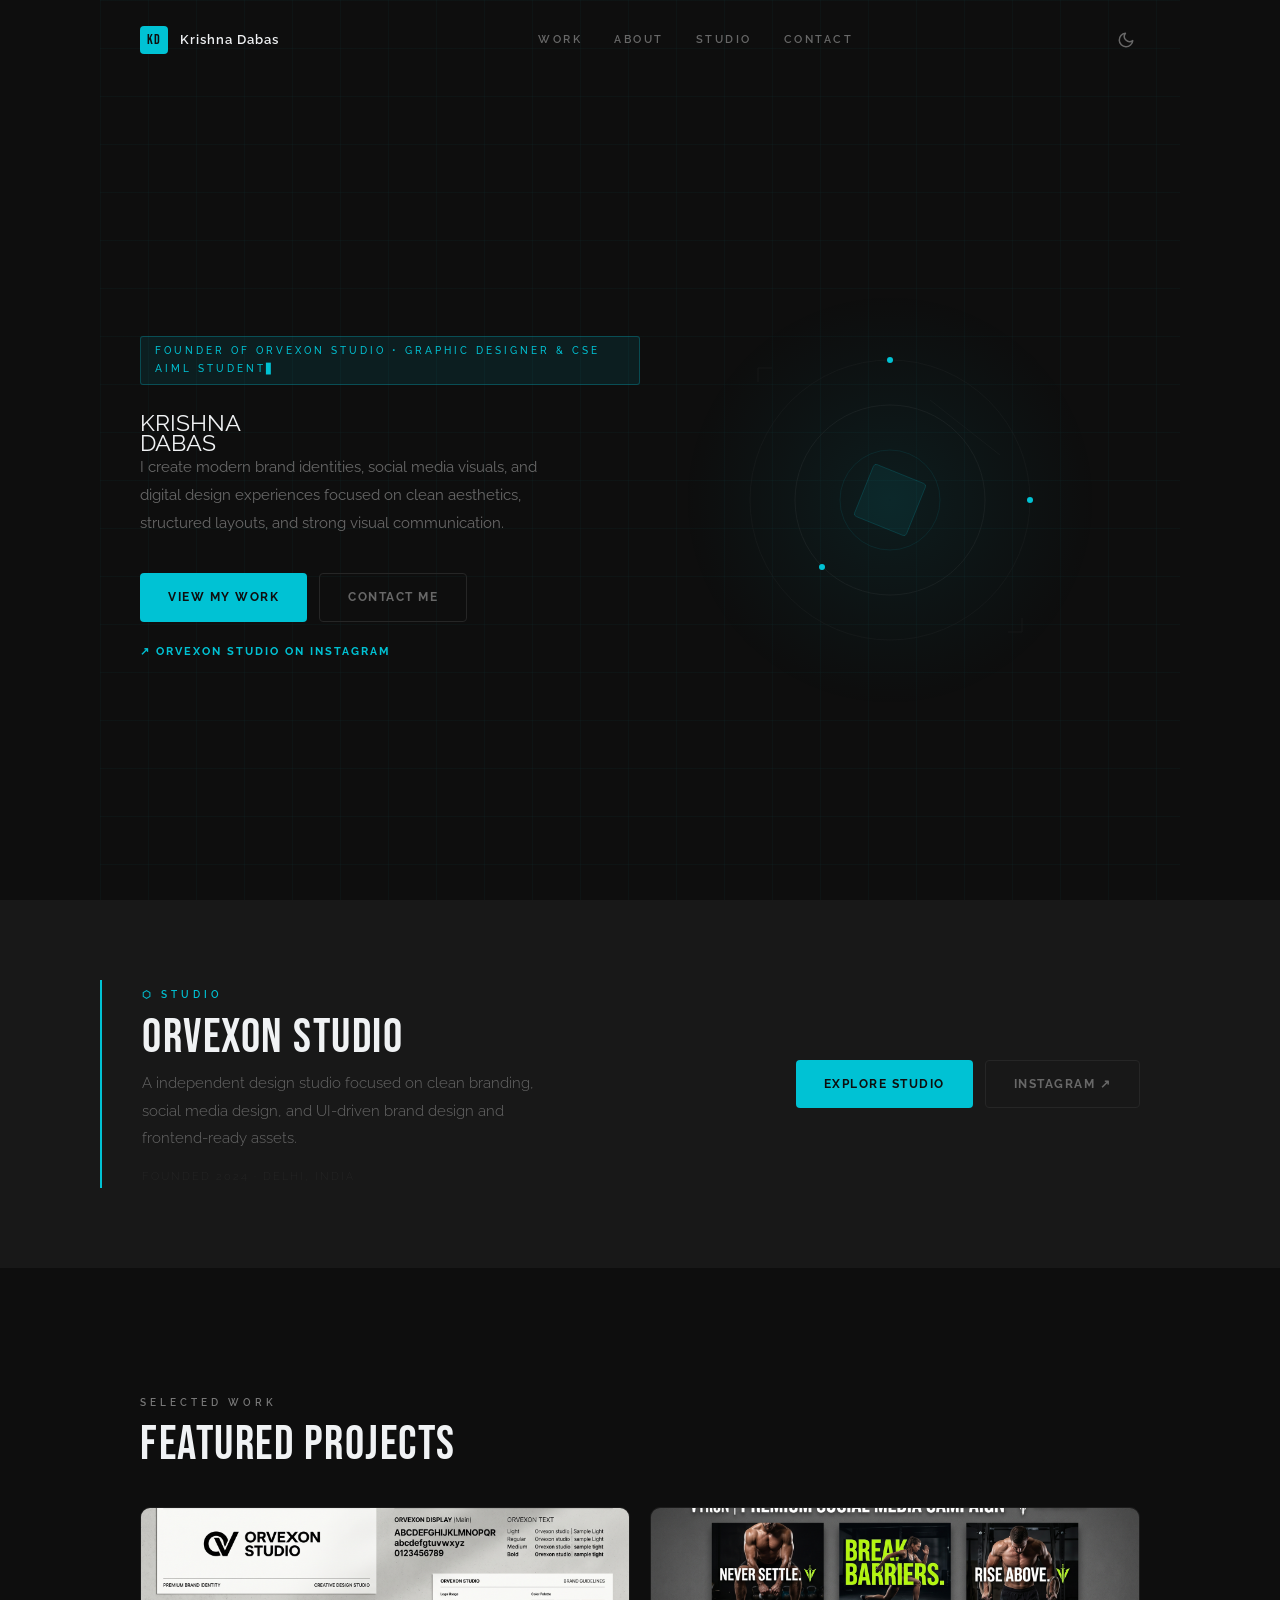
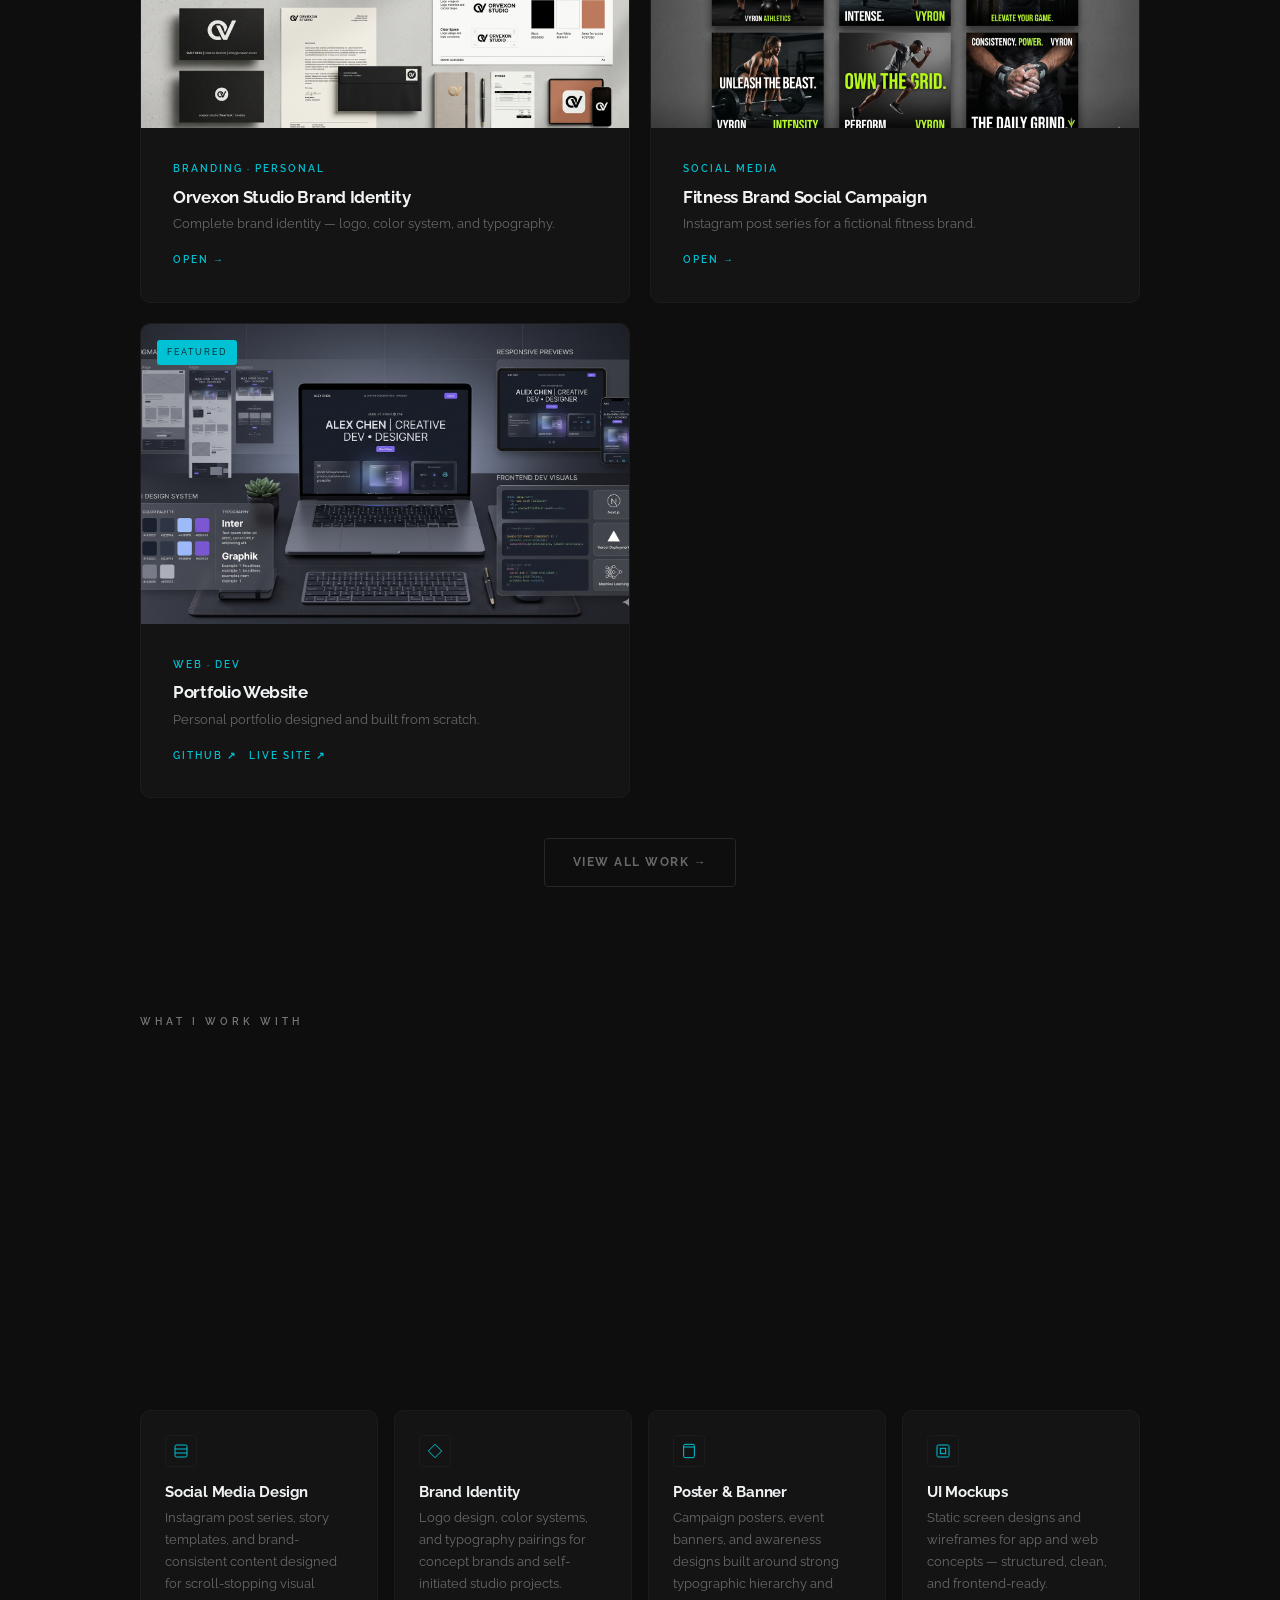
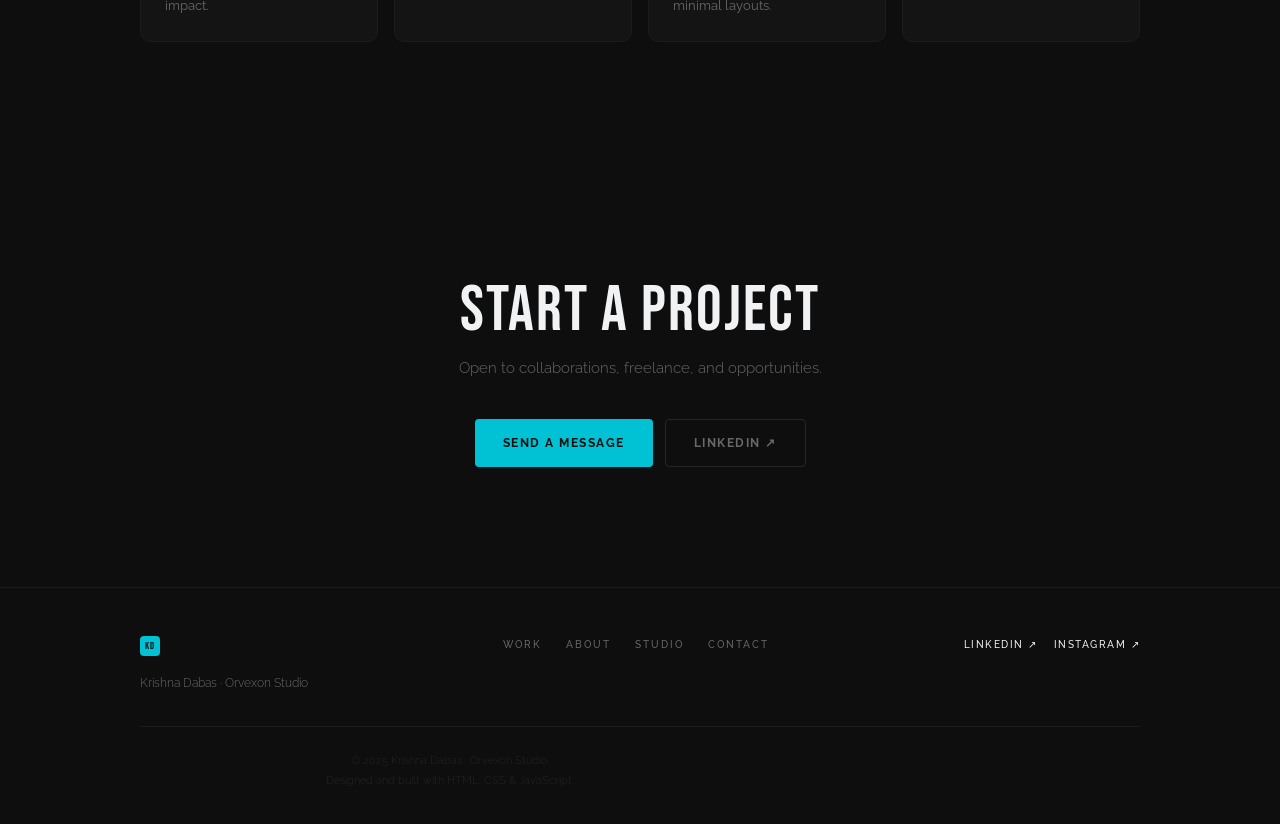
==== commit bebd9527: "Deploy updated portfolio" ====
--- a/index.html
+++ b/index.html
@@ -42,30 +42,34 @@
       </nav>
       <div class="nav-right">
         <button id="theme-toggle" class="theme-toggle" aria-label="Toggle theme"></button>
-        <button class="mobile-menu-btn" aria-label="Open menu">
-          <svg viewBox="0 0 24 24" width="20" height="20" stroke="currentColor" stroke-width="2" fill="none"><line x1="3" y1="12" x2="21" y2="12"></line><line x1="3" y1="6" x2="21" y2="6"></line><line x1="3" y1="18" x2="21" y2="18"></line></svg>
+        <button class="hamburger" aria-label="Menu">
+          <span></span><span></span><span></span>
         </button>
       </div>
     </div>
   </header>
 
-  <!-- MOBILE NAV OVERLAY -->
-  <div class="mobile-nav-overlay">
-    <button class="mobile-nav-close" aria-label="Close menu">✕</button>
-    <a href="work.html" class="mobile-nav-link">Work</a>
-    <a href="about.html" class="mobile-nav-link">About</a>
-    <a href="studio.html" class="mobile-nav-link">Studio</a>
-    <a href="contact.html" class="mobile-nav-link">Contact</a>
+  <!-- NAV OVERLAY -->
+  <div class="nav-overlay" id="navOverlay">
+    <button class="nav-overlay-close" id="navClose">✕</button>
+    <a href="index.html">Work</a>
+    <a href="about.html">About</a>
+    <a href="studio.html">Studio</a>
+    <a href="contact.html">Contact</a>
   </div>
 
   <main>
     <!-- HERO -->
     <section class="container index-hero hero">
-      <div class="fade-in hero-left">
+      <div class="fade-in-left hero-left">
         <div class="hero-eyebrow-badge">
           <span>Founder of Orvexon Studio • Graphic Designer & CSE AIML Student<span class="cursor-blink" aria-hidden="true">▋</span></span>
         </div>
-        <h1 class="hero-h1 fade-in"><span class="char">K</span><span class="char">R</span><span class="char">I</span><span class="char">S</span><span class="char">H</span><span class="char">N</span><span class="char">A</span><br><span style="color: var(--accent);"><span class="char">D</span><span class="char">A</span><span class="char">B</span><span class="char">A</span><span class="char">S</span></span></h1>
+        <h1>
+    <span class="line-1">KRISHNA</span>
+    <br>
+    <span class="line-2">DABAS</span>
+  </h1>
         <div class="hero-body">
           <p>I create modern brand identities, social media visuals, and digital design experiences focused on clean aesthetics, structured layouts, and strong visual communication.</p>
         </div>
@@ -75,7 +79,7 @@
         </div>
         <a href="https://instagram.com/orvexon_studio" class="btn-text" style="margin-top: 20px;" target="_blank" rel="noopener noreferrer">↗ Orvexon Studio on Instagram</a>
       </div>
-      <div class="fade-in hero-visual hero-right">
+      <div class="fade-in-right hero-visual hero-right">
         <div class="hero-orb"></div>
         <svg viewBox="0 0 320 320" xmlns="http://www.w3.org/2000/svg">
           <circle cx="160" cy="160" r="140" stroke="#1C1C1C" stroke-width="0.5" fill="none" />
--- a/style.css
+++ b/style.css
@@ -21,6 +21,12 @@
 }
 
 :root {
+  --fw-light: 300;
+  --fw-regular: 400;
+  --fw-medium: 500;
+  --fw-semi: 600;
+  --fw-bold: 700;
+
   --font-heading: 'Bebas Neue', sans-serif;
   --font-body: 'Raleway', sans-serif;
 
@@ -96,26 +102,26 @@
   --carbon: #0E0E0E;
 }
 
-* {
+*, *::before, *::after {
   margin: 0;
   padding: 0;
   box-sizing: border-box;
 }
 
+
+
+
+
 body {
   background-color: var(--bg);
   color: var(--text);
   font-family: var(--font-body);
-  font-weight: 300;
+  font-weight: var(--fw-regular);
   font-size: 15px;
   line-height: 1.85;
   -webkit-font-smoothing: antialiased;
   opacity: 0;
-  transition: opacity 300ms ease;
-}
-
-body.page-loaded {
-  opacity: 1;
+  transition: opacity 350ms cubic-bezier(0.16,1,0.3,1), background-color 350ms ease, color 350ms ease;
 }
 
 a { text-decoration: none; color: inherit; }
@@ -144,7 +150,7 @@
 .form-label {
   font-size: 10px;
   font-family: 'Raleway', sans-serif;
-  font-weight: 400;
+  /* font-weight removed */
   text-transform: uppercase;
   letter-spacing: 4px;
   color: var(--text-mid);
@@ -177,7 +183,7 @@
 p, .body-text, .hero-body, .bio-text, .about-bio-text {
   max-width: 620px;
   line-height: 1.85;
-  font-weight: 300 !important;
+  /* font-weight removed */
 }
 h1, h2 { line-height: 0.92; }
 h3 { line-height: 1.2; }
@@ -198,7 +204,7 @@
   background: var(--accent);
   color: var(--carbon);
   font-family: var(--font-body);
-  font-weight: 600;
+  /* font-weight removed */
   font-size: 12px;
   letter-spacing: 1.5px;
   text-transform: uppercase;
@@ -216,7 +222,7 @@
   border: 0.5px solid var(--border-strong);
   color: var(--text-mid);
   font-family: var(--font-body);
-  font-weight: 600;
+  /* font-weight removed */
   font-size: 12px;
   letter-spacing: 1.5px;
   text-transform: uppercase;
@@ -235,7 +241,7 @@
   background: transparent;
   color: var(--accent);
   font-family: var(--font-body);
-  font-weight: 600;
+  /* font-weight removed */
   font-size: 11px;
   letter-spacing: 2px;
   text-transform: uppercase;
@@ -260,11 +266,11 @@
   border: 0.5px solid var(--border);
   color: var(--text-mid);
   font-family: var(--font-body);
-  font-weight: 400;
+  /* font-weight removed */
   font-size: 11px;
   padding: 5px 14px;
   border-radius: 3px;
-  transition: all 180ms ease;
+  /* transition removed */
   display: inline-block;
   cursor: pointer;
 }
@@ -321,7 +327,7 @@
 
 .nav-wordmark {
   font-family: var(--font-body);
-  font-weight: 600;
+  /* font-weight removed */
   font-size: 13px;
   color: var(--text);
   letter-spacing: 1px;
@@ -334,7 +340,7 @@
 
 .nav-link {
   font-family: var(--font-body);
-  font-weight: 600;
+  /* font-weight removed */
   font-size: 11px;
   text-transform: uppercase;
   letter-spacing: 2.5px;
@@ -464,7 +470,7 @@
 
 .footer-left-text {
   font-family: var(--font-body);
-  font-weight: 300;
+  /* font-weight removed */
   font-size: 12px;
   color: var(--text-mid);
   margin-top: 8px;
@@ -477,7 +483,7 @@
 
 .footer-center a {
   font-family: var(--font-body);
-  font-weight: 600;
+  /* font-weight removed */
   font-size: 10px;
   text-transform: uppercase;
   letter-spacing: 2px;
@@ -494,7 +500,7 @@
 
 .footer-right a {
   font-family: var(--font-body);
-  font-weight: 600;
+  /* font-weight removed */
   font-size: 10px;
   text-transform: uppercase;
   letter-spacing: 1.5px;
@@ -513,7 +519,7 @@
 
 .footer-bottom p {
   font-family: var(--font-body);
-  font-weight: 300;
+  /* font-weight removed */
   font-size: 11px;
   color: var(--text-hint);
 }
@@ -548,7 +554,7 @@
 
 .project-card-img span {
   font-family: var(--font-body);
-  font-weight: 400;
+  /* font-weight removed */
   font-size: 10px;
   color: var(--text-hint);
   letter-spacing: 2px;
@@ -569,7 +575,7 @@
 
 .project-card-category {
   font-family: var(--font-body);
-  font-weight: 500;
+  /* font-weight removed */
   font-size: 10px;
   color: var(--accent);
   letter-spacing: 2px;
@@ -580,7 +586,7 @@
 
 .project-card-title {
   font-family: var(--font-body);
-  font-weight: 700;
+  /* font-weight removed */
   font-size: 17px;
   color: var(--text);
   letter-spacing: -0.3px;
@@ -589,7 +595,7 @@
 
 .project-card-desc {
   font-family: var(--font-body);
-  font-weight: 300;
+  /* font-weight removed */
   font-size: 13px;
   color: var(--text-mid);
   line-height: 1.7;
@@ -598,7 +604,7 @@
 
 .project-card-link {
   font-family: var(--font-body);
-  font-weight: 600;
+  /* font-weight removed */
   font-size: 10px;
   color: var(--accent);
   letter-spacing: 2px;
@@ -649,7 +655,7 @@
   top: 20px;
   right: 24px;
   font-family: var(--font-body);
-  font-weight: 400;
+  /* font-weight removed */
   font-size: 22px;
   color: var(--text-mid);
   background: none;
@@ -681,14 +687,14 @@
 
 .modal-img span {
   font-family: var(--font-body);
-  font-weight: 400;
+  /* font-weight removed */
   font-size: 10px;
   color: var(--text-hint);
 }
 
 .modal-badge {
   font-family: var(--font-body);
-  font-weight: 500;
+  /* font-weight removed */
   font-size: 10px;
   color: var(--accent);
   text-transform: uppercase;
@@ -716,7 +722,7 @@
 
 .modal-section-content {
   font-family: var(--font-body);
-  font-weight: 300;
+  /* font-weight removed */
   font-size: 14px;
   color: var(--text-mid);
   line-height: 1.8;
@@ -731,7 +737,7 @@
 .modal-bottom-label {
   display: block;
   font-family: var(--font-body);
-  font-weight: 400;
+  /* font-weight removed */
   font-size: 10px;
   color: var(--text-hint);
   margin-top: 32px;
@@ -743,29 +749,13 @@
 }
 
 /* ANIMATIONS */
-@keyframes heroIn {
-  from {
-    opacity: 0;
-    transform: translateY(24px);
-  }
-  to {
-    opacity: 1;
-    transform: translateY(0);
-  }
-}
-
-.hero-badge, .hero-eyebrow-badge {
-  animation: heroIn 600ms cubic-bezier(0.16, 1, 0.3, 1) both;
-}
-.hero h1, .index-hero h1, .page-hero h1 {
-  animation: heroIn 600ms 100ms cubic-bezier(0.16, 1, 0.3, 1) both;
-}
-.hero .hero-body, .index-hero .hero-body, .page-hero p {
-  animation: heroIn 600ms 180ms cubic-bezier(0.16, 1, 0.3, 1) both;
-}
-.hero .hero-btns, .index-hero .hero-buttons, .page-hero .filter-bar {
-  animation: heroIn 600ms 260ms cubic-bezier(0.16, 1, 0.3, 1) both;
-}
+
+}
+
+
+
+
+
 
 .cursor-blink {
   color: var(--accent);
@@ -778,17 +768,9 @@
   50%       { opacity: 0; }
 }
 
-.fade-in {
-  opacity: 0;
-  transform: translateY(18px);
-  transition: opacity 420ms ease,
-              transform 420ms ease;
-}
-
-.fade-in.visible {
-  opacity: 1;
-  transform: translateY(0);
-}
+
+
+
 
 /* BACK TO TOP */
 #back-to-top {
@@ -852,7 +834,7 @@
 
 .hero-eyebrow-badge {
   font-family: var(--font-body);
-  font-weight: 400;
+  /* font-weight removed */
   font-size: 10px;
   letter-spacing: 3px;
   text-transform: uppercase;
@@ -869,7 +851,7 @@
 
 .hero-body {
   font-family: var(--font-body);
-  font-weight: 300;
+  /* font-weight removed */
   font-size: 15px;
   color: var(--text-mid);
   line-height: 1.85;
@@ -940,7 +922,7 @@
 
 .service-card-title {
   font-family: var(--font-body);
-  font-weight: 700;
+  /* font-weight removed */
   font-size: 15px;
   color: var(--text);
   letter-spacing: -0.2px;
@@ -949,7 +931,7 @@
 
 .service-card-desc {
   font-family: var(--font-body);
-  font-weight: 300;
+  /* font-weight removed */
   font-size: 13px;
   color: var(--text-mid);
   line-height: 1.7;
@@ -983,7 +965,7 @@
 
 .filter-btn {
   font-family: var(--font-body);
-  font-weight: 600;
+  /* font-weight removed */
   font-size: 10px;
   text-transform: uppercase;
   letter-spacing: 2px;
@@ -993,7 +975,7 @@
   color: var(--text-mid);
   background: transparent;
   cursor: pointer;
-  transition: all 200ms;
+  /* transition removed */
 }
 
 .filter-btn:hover {
@@ -1022,7 +1004,7 @@
 .about-bio-text {
   flex: 1;
   font-family: var(--font-body);
-  font-weight: 300;
+  /* font-weight removed */
   font-size: 15px;
   color: var(--text-mid);
   line-height: 1.85;
@@ -1047,7 +1029,7 @@
 
 .about-fact-label {
   font-family: var(--font-body);
-  font-weight: 400;
+  /* font-weight removed */
   font-size: 10px;
   color: var(--text-hint);
   text-transform: uppercase;
@@ -1057,7 +1039,7 @@
 
 .about-fact-val {
   font-family: var(--font-body);
-  font-weight: 500;
+  /* font-weight removed */
   font-size: 14px;
   color: var(--text);
 }
@@ -1074,7 +1056,7 @@
   flex-wrap: wrap;
   list-style: none;
   font-family: var(--font-body);
-  font-weight: 300;
+  /* font-weight removed */
   font-size: 14px;
   color: var(--text-mid);
   line-height: 2;
@@ -1103,7 +1085,7 @@
 
 .resume-preview span {
   font-family: var(--font-body);
-  font-weight: 400;
+  /* font-weight removed */
   font-size: 10px;
   color: var(--text-hint);
 }
@@ -1140,7 +1122,7 @@
 
 .ig-tile span {
   font-family: var(--font-body);
-  font-weight: 400;
+  /* font-weight removed */
   font-size: 10px;
   color: var(--text-hint);
   text-transform: uppercase;
@@ -1161,7 +1143,7 @@
 
 .contact-link-val {
   font-family: var(--font-body);
-  font-weight: 500;
+  /* font-weight removed */
   font-size: 15px;
   color: var(--text);
   transition: color 200ms;
@@ -1183,7 +1165,7 @@
   padding: 12px 16px;
   color: var(--text);
   font-family: var(--font-body);
-  font-weight: 400;
+  /* font-weight removed */
   font-size: 14px;
   transition: border-color 200ms;
 }
@@ -1195,7 +1177,7 @@
 
 .form-note {
   font-family: var(--font-body);
-  font-weight: 300;
+  /* font-weight removed */
   font-size: 11px;
   color: var(--text-hint);
   margin-top: 12px;
@@ -1272,18 +1254,13 @@
   pointer-events: none;
   z-index: 0;
 }
-@keyframes orbPulse {
-  0%, 100% { transform: translate(-50%,-50%) scale(1); opacity: 0.6; }
+
   50%       { transform: translate(-50%,-50%) scale(1.15); opacity: 1; }
 }
-@keyframes charIn {
-  from { opacity: 0; transform: translateY(32px); }
+
   to   { opacity: 1; transform: translateY(0); }
 }
-.hero h1 .char {
-  display: inline-block;
-  animation: charIn 500ms cubic-bezier(0.16,1,0.3,1) both;
-}
+
 
 /* FEATURED PROJECT BADGE */
 .featured-project {
@@ -1301,7 +1278,7 @@
   color: var(--carbon);
   font-family: 'Raleway';
   font-size: 9px;
-  font-weight: 700;
+  /* font-weight removed */
   letter-spacing: 2px;
   text-transform: uppercase;
   padding: 4px 10px;
@@ -1322,12 +1299,7 @@
 }
 
 /* REDUCED MOTION */
-@media (prefers-reduced-motion: reduce) {
-  *, *::before, *::after {
-    animation-duration: 0.01ms !important;
-    transition-duration: 0.01ms !important;
-  }
-}
+
 
 /* RESPONSIVENESS FIXES */
 @media (max-width: 480px) {
@@ -1338,7 +1310,7 @@
   .projects-grid { grid-template-columns: 1fr; }
   .what-i-do-grid { grid-template-columns: 1fr; }
   section { padding: 60px 0; }
-  .container { padding: 0 20px; }
+  .container { padding-left: 20px; padding-right: 20px; }
 }
 
 @media (max-width: 768px) {
@@ -1373,7 +1345,7 @@
 html[data-theme="dark"] .project-tag,
 html[data-theme="dark"] .card-tag {
   color: #787878;
-  font-weight: 600;
+  /* font-weight removed */
   letter-spacing: 4px;
 }
 
@@ -1387,7 +1359,7 @@
 html[data-theme="light"] .project-tag,
 html[data-theme="light"] .card-tag {
   color: #777777;
-  font-weight: 600;
+  /* font-weight removed */
   letter-spacing: 4px;
 }
 
@@ -1397,3 +1369,496 @@
 html[data-theme="light"] .section-label.accent {
   color: #007A8A !important;
 }
+
+
+/* --- TRANSITION & ANIMATION IMPROVEMENTS --- */
+
+/* PAGE LOAD FADE */
+body.page-loaded {
+  opacity: 1;
+}
+
+/* HERO ENTRANCE SEQUENCE */
+@keyframes fadeUp {
+  from {
+    opacity: 0;
+    transform: translateY(28px);
+    filter: blur(4px);
+  }
+  to {
+    opacity: 1;
+    transform: translateY(0);
+    filter: blur(0);
+  }
+}
+
+.hero-badge, .hero-eyebrow-badge {
+  animation: fadeUp 700ms cubic-bezier(0.16,1,0.3,1) 80ms both;
+}
+.hero h1 .line-1 {
+  animation: fadeUp 700ms cubic-bezier(0.16,1,0.3,1) 160ms both;
+}
+.hero h1 .line-2 {
+  animation: fadeUp 700ms cubic-bezier(0.16,1,0.3,1) 220ms both;
+}
+.hero-body, .index-hero .hero-body, .page-hero p {
+  animation: fadeUp 700ms cubic-bezier(0.16,1,0.3,1) 300ms both;
+}
+.hero-btns, .index-hero .hero-buttons, .page-hero .filter-bar {
+  animation: fadeUp 700ms cubic-bezier(0.16,1,0.3,1) 380ms both;
+}
+.hero-link {
+  animation: fadeUp 700ms cubic-bezier(0.16,1,0.3,1) 440ms both;
+}
+.hero-right, .hero-visual {
+  animation: fadeUp 800ms cubic-bezier(0.16,1,0.3,1) 200ms both;
+}
+
+/* SCROLL REVEAL - IMPROVED */
+.fade-in {
+  opacity: 0;
+  transform: translateY(24px);
+  filter: blur(2px);
+  transition:
+    opacity 600ms cubic-bezier(0.16,1,0.3,1),
+    transform 600ms cubic-bezier(0.16,1,0.3,1),
+    filter 600ms cubic-bezier(0.16,1,0.3,1);
+}
+.fade-in.visible {
+  opacity: 1;
+  transform: translateY(0);
+  filter: blur(0);
+}
+
+.fade-in-left {
+  opacity: 0;
+  transform: translateX(-24px);
+  transition:
+    opacity 600ms cubic-bezier(0.16,1,0.3,1),
+    transform 600ms cubic-bezier(0.16,1,0.3,1);
+}
+.fade-in-left.visible {
+  opacity: 1;
+  transform: translateX(0);
+}
+
+.fade-in-right {
+  opacity: 0;
+  transform: translateX(24px);
+  transition:
+    opacity 600ms cubic-bezier(0.16,1,0.3,1),
+    transform 600ms cubic-bezier(0.16,1,0.3,1);
+}
+.fade-in-right.visible {
+  opacity: 1;
+  transform: translateX(0);
+}
+
+/* NAVBAR TRANSITION */
+.navbar, nav, header {
+  transition:
+    background 350ms cubic-bezier(0.16,1,0.3,1),
+    background-color 350ms ease,
+    border-color 350ms ease,
+    color 350ms ease,
+    box-shadow 350ms cubic-bezier(0.16,1,0.3,1);
+}
+.nav-scrolled {
+  background: var(--surface);
+  border-bottom: 0.5px solid var(--border);
+  border-top: 1px solid var(--accent);
+  box-shadow: 0 4px 32px rgba(0,0,0,0.3);
+}
+
+/* CARD HOVER TRANSITIONS */
+.project-card {
+  transition:
+    transform 300ms cubic-bezier(0.34,1.56,0.64,1),
+    background-color 350ms ease,
+    border-color 250ms ease,
+    color 350ms ease,
+    box-shadow 250ms ease;
+}
+.project-card:hover {
+  transform: translateY(-6px);
+  border-color: rgba(0,194,212,0.3);
+  box-shadow:
+    0 0 0 1px rgba(0,194,212,0.08),
+    0 16px 48px rgba(0,194,212,0.08);
+}
+
+.project-card .card-img, .project-card .project-card-img {
+  overflow: hidden;
+}
+.project-card .card-img img,
+.project-card .card-img > *,
+.project-card .project-card-img img,
+.project-card .project-card-img > * {
+  transition: transform 400ms cubic-bezier(0.16,1,0.3,1);
+}
+.project-card:hover .card-img img,
+.project-card:hover .card-img > *,
+.project-card:hover .project-card-img img,
+.project-card:hover .project-card-img > * {
+  transform: scale(1.04);
+}
+
+/* BUTTON TRANSITIONS */
+.btn, .btn-ghost {
+  transition:
+    background 200ms ease,
+    background-color 350ms ease,
+    color 200ms ease,
+    border-color 200ms ease,
+    transform 200ms cubic-bezier(0.34,1.56,0.64,1),
+    box-shadow 200ms ease;
+}
+.btn:hover {
+  transform: translateY(-2px);
+  box-shadow: 0 6px 24px rgba(0,194,212,0.2);
+}
+.btn:active,
+.btn-ghost:active {
+  transform: scale(0.96) translateY(0);
+  transition-duration: 80ms;
+}
+
+/* SKILL CHIP TRANSITIONS */
+.skill-chip, .chip {
+  transition:
+    color 180ms ease,
+    border-color 180ms ease,
+    transform 180ms cubic-bezier(0.34,1.56,0.64,1),
+    background 180ms ease,
+    background-color 350ms ease;
+}
+.skill-chip:hover, .chip:hover {
+  color: var(--accent);
+  border-color: rgba(0,194,212,0.3);
+  transform: scale(1.05) translateY(-1px);
+}
+
+/* MOBILE MENU TRANSITION */
+.mobile-overlay, .nav-overlay, .mobile-nav-overlay {
+  opacity: 0;
+  visibility: hidden;
+  transition:
+    opacity 300ms cubic-bezier(0.16,1,0.3,1),
+    visibility 300ms;
+}
+.mobile-overlay.open,
+.nav-overlay.open,
+.mobile-nav-overlay.open {
+  opacity: 1;
+  visibility: visible;
+}
+.mobile-overlay .nav-link,
+.nav-overlay a,
+.mobile-nav-overlay a {
+  opacity: 0;
+  transform: translateY(16px);
+  transition:
+    opacity 400ms cubic-bezier(0.16,1,0.3,1),
+    transform 400ms cubic-bezier(0.16,1,0.3,1),
+    color 200ms ease;
+}
+.mobile-overlay.open .nav-link,
+.nav-overlay.open a,
+.mobile-nav-overlay.open a {
+  opacity: 1;
+  transform: translateY(0);
+}
+.mobile-overlay.open .nav-link:nth-child(1),
+.nav-overlay.open a:nth-child(1),
+.mobile-nav-overlay.open a:nth-child(1) { transition-delay: 80ms; }
+.mobile-overlay.open .nav-link:nth-child(2),
+.nav-overlay.open a:nth-child(2),
+.mobile-nav-overlay.open a:nth-child(2) { transition-delay: 140ms; }
+.mobile-overlay.open .nav-link:nth-child(3),
+.nav-overlay.open a:nth-child(3),
+.mobile-nav-overlay.open a:nth-child(3) { transition-delay: 200ms; }
+.mobile-overlay.open .nav-link:nth-child(4),
+.nav-overlay.open a:nth-child(4),
+.mobile-nav-overlay.open a:nth-child(4) { transition-delay: 260ms; }
+
+/* MODAL TRANSITION */
+.modal-overlay {
+  opacity: 0;
+  visibility: hidden;
+  transition:
+    opacity 300ms cubic-bezier(0.16,1,0.3,1),
+    visibility 300ms;
+}
+.modal-overlay.open, .modal-overlay.modal-active {
+  opacity: 1;
+  visibility: visible;
+}
+.modal-box {
+  transform: translateY(24px) scale(0.97);
+  transition:
+    transform 350ms cubic-bezier(0.34,1.2,0.64,1),
+    opacity 300ms ease;
+  opacity: 0;
+}
+.modal-overlay.open .modal-box, .modal-overlay.modal-active .modal-box {
+  transform: translateY(0) scale(1);
+  opacity: 1;
+}
+
+
+
+
+footer, .studio-callout, input, textarea {
+  transition:
+    background-color 350ms ease,
+    border-color 350ms ease,
+    color 350ms ease;
+}
+/* ORB PULSE - SMOOTHER */
+@keyframes orbPulse {
+  0%   { transform: translate(-50%,-50%) scale(1);
+         opacity: 0.5; }
+  50%  { transform: translate(-50%,-50%) scale(1.18);
+         opacity: 0.9; }
+  100% { transform: translate(-50%,-50%) scale(1);
+         opacity: 0.5; }
+}
+.hero-orb {
+  animation: orbPulse 7s cubic-bezier(0.45,0,0.55,1) infinite;
+}
+
+/* REDUCE MOTION RESPECT */
+@media (prefers-reduced-motion: reduce) {
+  *, *::before, *::after {
+    animation-duration: 0.01ms !important;
+    animation-iteration-count: 1 !important;
+    transition-duration: 0.01ms !important;
+  }
+  .fade-in,
+  .fade-in-left,
+  .fade-in-right {
+    opacity: 1 !important;
+    transform: none !important;
+    filter: none !important;
+  }
+}
+
+/* --- FONT WEIGHT SYSTEM --- */
+h1, h2, .bebas, .hero-h1, .page-h1, .section-h2, .mobile-nav-link, .modal-title { font-weight: var(--fw-regular); }
+.nav-link, .nav-wordmark { font-weight: var(--fw-semi); }
+.btn, .btn-primary, .btn-ghost, .btn-text { font-weight: var(--fw-bold); }
+h3, .project-card-title, .service-card-title { font-weight: var(--fw-bold); }
+p, .body-text, .hero-body, .bio-text, .about-bio-text, .project-card-desc, .service-card-desc, .form-input { font-weight: var(--fw-regular); }
+.long-bio, .modal-desc, .modal-section-content, .studio-callout p, .form-note, .footer-bottom p { font-weight: var(--fw-light); }
+.eyebrow, .section-label, .about-skills-label, .contact-link-label, .form-label { font-weight: var(--fw-semi); }
+.category-tag, .project-card-category { font-weight: var(--fw-semi); }
+.about-fact-label { font-weight: var(--fw-regular); }
+.about-fact-val { font-weight: var(--fw-semi); }
+.footer-center a, .footer-right a, .contact-link-val { font-weight: var(--fw-medium); }
+.footer-left-text { font-weight: var(--fw-light); }
+.skill-chip, .chip { font-weight: var(--fw-medium); }
+.modal-section-label { font-weight: var(--fw-semi); }
+.filter-btn { font-weight: var(--fw-semi); }
+#back-to-top { font-weight: var(--fw-semi); }
+.project-card-link { font-weight: var(--fw-semi); }
+.hero-eyebrow-badge { font-weight: var(--fw-medium); }
+
+/* --- MOBILE RESPONSIVENESS --- */
+/* BASE MOBILE RESET */
+img, video { max-width: 100%; height: auto; }
+.container  { width: 100%; padding-left: 20px; padding-right: 20px; }
+
+/* EXTRA SMALL */
+@media (max-width: 380px) {
+  .hero h1, .hero-h1 { font-size: 52px; letter-spacing: 1px; }
+  .hero-badge, .hero-eyebrow-badge { font-size: 8px; letter-spacing: 2px; }
+  .hero-btns, .hero-buttons { flex-direction: column; gap: 8px; }
+  .btn, .btn-ghost { width: 100%; text-align: center; }
+  section, .section { padding: 56px 0; }
+  .container { padding-left: 16px; padding-right: 16px; }
+  .footer-grid, .footer-top { gap: 20px; flex-direction: column; }
+}
+
+/* SMALL PHONES */
+@media (max-width: 480px) {
+  .nav-wordmark { display: none; }
+  .nav-logo-img, .nav-logo-fallback { height: 24px; }
+  .hero, .index-hero {
+    grid-template-columns: 1fr;
+    min-height: auto;
+    padding-top: 110px;
+    padding-bottom: 60px;
+    gap: 32px;
+  }
+  .hero-right, .hero-visual { display: none; }
+  .hero h1, .hero-h1 { font-size: 60px; letter-spacing: 1px; }
+  .hero-body { font-size: 14px; max-width: 100%; }
+  .hero-btns, .hero-buttons { flex-direction: column; gap: 10px; }
+  .btn, .btn-ghost { width: 100%; text-align: center; justify-content: center; }
+  section, .section { padding: 64px 0; }
+  h2, .section-h2 { font-size: 36px; letter-spacing: 1px; }
+  .studio-callout-inner { flex-direction: column; gap: 24px; align-items: flex-start; }
+  .studio-callout-inner .btn-group, .studio-callout-actions { flex-direction: column; gap: 10px; width: 100%; }
+  .studio-callout-inner .btn, .studio-callout-inner .btn-ghost, .studio-callout-actions .btn { width: 100%; text-align: center; }
+  .projects-grid, .grid-2 { grid-template-columns: 1fr; gap: 16px; }
+  .project-card .card-img, .project-card-img { height: 180px; }
+  .skills-category-grid, .about-skills-group { grid-template-columns: 1fr; gap: 12px; }
+  .skills-strip { gap: 6px; }
+  .skill-chip, .chip { font-size: 10px; padding: 4px 10px; }
+  .what-i-do-grid, .grid-4 { grid-template-columns: 1fr; gap: 12px; }
+  .bio-grid, .about-bio-grid { grid-template-columns: 1fr; flex-direction: column; gap: 32px; }
+  .quick-facts, .about-facts { margin-top: 0; }
+  .currently-items, .about-currently-list { flex-direction: column; gap: 12px; }
+  .differentiators-row { flex-direction: column; gap: 24px; }
+  .contact-grid { grid-template-columns: 1fr; gap: 40px; }
+  .footer-grid, .footer-top { grid-template-columns: 1fr; text-align: center; gap: 28px; flex-direction: column;}
+  .footer-nav, .footer-center { justify-content: center; flex-direction: column; gap: 12px;}
+  .footer-social, .footer-right { justify-content: center; }
+  .modal-box { padding: 24px 20px; max-height: 92vh; border-radius: 8px; width: 96%; }
+  .modal-details-row { grid-template-columns: 1fr; gap: 12px; }
+  #back-to-top { bottom: 20px; right: 16px; width: 36px; height: 36px; font-size: 14px; }
+  .cursor-dot, .cursor-ring { display: none; }
+  * { cursor: auto !important; }
+  .technical-grid { grid-template-columns: 1fr; gap: 12px; }
+}
+
+/* MEDIUM PHONES */
+@media (max-width: 640px) {
+  .hero, .index-hero { grid-template-columns: 1fr; padding-top: 120px; }
+  .hero-right, .hero-visual { display: none; }
+  .hero h1, .hero-h1 { font-size: 68px; }
+  .projects-grid, .grid-2 { grid-template-columns: 1fr; }
+  .what-i-do-grid, .grid-4 { grid-template-columns: 1fr; }
+  .skills-category-grid { grid-template-columns: 1fr; }
+  .bio-grid, .about-bio-grid { grid-template-columns: 1fr; flex-direction: column; }
+  .contact-grid { grid-template-columns: 1fr; }
+  .footer-grid, .footer-top { grid-template-columns: 1fr; text-align: center; gap: 24px; flex-direction: column; }
+}
+
+/* TABLET */
+@media (max-width: 768px) {
+  .nav-center { display: none; }
+  .hamburger { display: flex; }
+  .hero, .index-hero { grid-template-columns: 1fr; padding-top: 130px; gap: 40px; }
+  .hero-right, .hero-visual { display: flex; justify-content: center; margin-top: 0; }
+  .hero-right svg, .hero-visual svg { width: 220px; height: 220px; }
+  .hero h1, .hero-h1 { font-size: 76px; }
+  section, .section { padding: 80px 0; }
+  h2, .section-h2 { font-size: 40px; }
+  .studio-callout-inner { flex-direction: column; gap: 28px; align-items: flex-start; }
+  .projects-grid { grid-template-columns: 1fr; }
+  .what-i-do-grid, .grid-4 { grid-template-columns: 1fr 1fr; gap: 14px; }
+  .skills-category-grid { grid-template-columns: 1fr 1fr; gap: 14px; }
+  .bio-grid, .about-bio-grid { grid-template-columns: 1fr; flex-direction: column; gap: 40px; }
+  .differentiators-row { flex-direction: column; gap: 20px; }
+  .technical-grid { grid-template-columns: 1fr 1fr; gap: 14px; }
+  .contact-grid { grid-template-columns: 1fr; gap: 48px; }
+  .footer-grid, .footer-top { grid-template-columns: 1fr 1fr; gap: 32px; }
+  .footer-bottom { text-align: center; }
+  .instagram-grid, .ig-grid { grid-template-columns: repeat(2, 1fr); }
+}
+
+/* SMALL DESKTOP */
+@media (max-width: 1024px) {
+  .hero h1, .hero-h1 { font-size: 84px; }
+  .container { padding-left: 32px; padding-right: 32px; }
+  .what-i-do-grid, .grid-4 { grid-template-columns: 1fr 1fr; gap: 16px; }
+  .projects-grid, .grid-2 { grid-template-columns: 1fr 1fr; gap: 16px; }
+  .technical-grid { grid-template-columns: repeat(3, 1fr); }
+  section, .section { padding: 96px 0; }
+}
+
+/* ULTRAWIDE */
+@media (min-width: 1400px) {
+  .container { max-width: 1200px; }
+  .hero h1, .hero-h1 { font-size: 120px; letter-spacing: 4px; }
+  h2, .section-h2 { font-size: 56px; }
+  section, .section { padding: 140px 0; }
+}
+
+/* NAV OVERLAY */
+.nav-overlay {
+  position: fixed;
+  inset: 0;
+  background: var(--carbon, #0E0E0E);
+  z-index: 150;
+  display: flex;
+  flex-direction: column;
+  align-items: center;
+  justify-content: center;
+  gap: 8px;
+  opacity: 0;
+  visibility: hidden;
+  transition:
+    opacity 300ms cubic-bezier(0.16,1,0.3,1),
+    visibility 300ms;
+}
+.nav-overlay.open {
+  opacity: 1;
+  visibility: visible;
+}
+.nav-overlay a {
+  font-family: 'Bebas Neue', sans-serif;
+  font-size: 48px;
+  letter-spacing: 3px;
+  color: var(--text);
+  text-decoration: none;
+  padding: 8px 0;
+  opacity: 0;
+  transform: translateY(16px);
+  transition:
+    color 200ms ease,
+    opacity 400ms cubic-bezier(0.16,1,0.3,1),
+    transform 400ms cubic-bezier(0.16,1,0.3,1);
+  font-weight: var(--fw-regular);
+}
+.nav-overlay.open a:nth-child(1) { opacity: 1; transform: translateY(0); transition-delay: 80ms; }
+.nav-overlay.open a:nth-child(2) { opacity: 1; transform: translateY(0); transition-delay: 140ms; }
+.nav-overlay.open a:nth-child(3) { opacity: 1; transform: translateY(0); transition-delay: 200ms; }
+.nav-overlay.open a:nth-child(4) { opacity: 1; transform: translateY(0); transition-delay: 260ms; }
+.nav-overlay a:hover { color: var(--accent); }
+
+.nav-overlay-close {
+  position: absolute;
+  top: 24px;
+  right: 28px;
+  font-size: 24px;
+  color: var(--text-mid);
+  background: none;
+  border: none;
+  cursor: pointer;
+  font-family: 'Raleway', sans-serif;
+  transition: color 200ms ease;
+}
+.nav-overlay-close:hover { color: var(--accent); }
+
+.hamburger {
+  display: none;
+  flex-direction: column;
+  gap: 5px;
+  cursor: pointer;
+  padding: 4px;
+  background: none;
+  border: none;
+}
+.hamburger span {
+  display: block;
+  width: 22px;
+  height: 1.5px;
+  background: var(--text);
+  border-radius: 1px;
+  transition:
+    transform 300ms cubic-bezier(0.16,1,0.3,1),
+    opacity 200ms ease;
+}
+.hamburger.open span:nth-child(1) { transform: translateY(6.5px) rotate(45deg); }
+.hamburger.open span:nth-child(2) { opacity: 0; transform: scaleX(0); }
+.hamburger.open span:nth-child(3) { transform: translateY(-6.5px) rotate(-45deg); }
+
+@media (max-width: 768px) {
+  .hamburger { display: flex; }
+}
+
+@media (min-width: 1025px) {
+  .container { padding-left: 40px; padding-right: 40px; }
+}
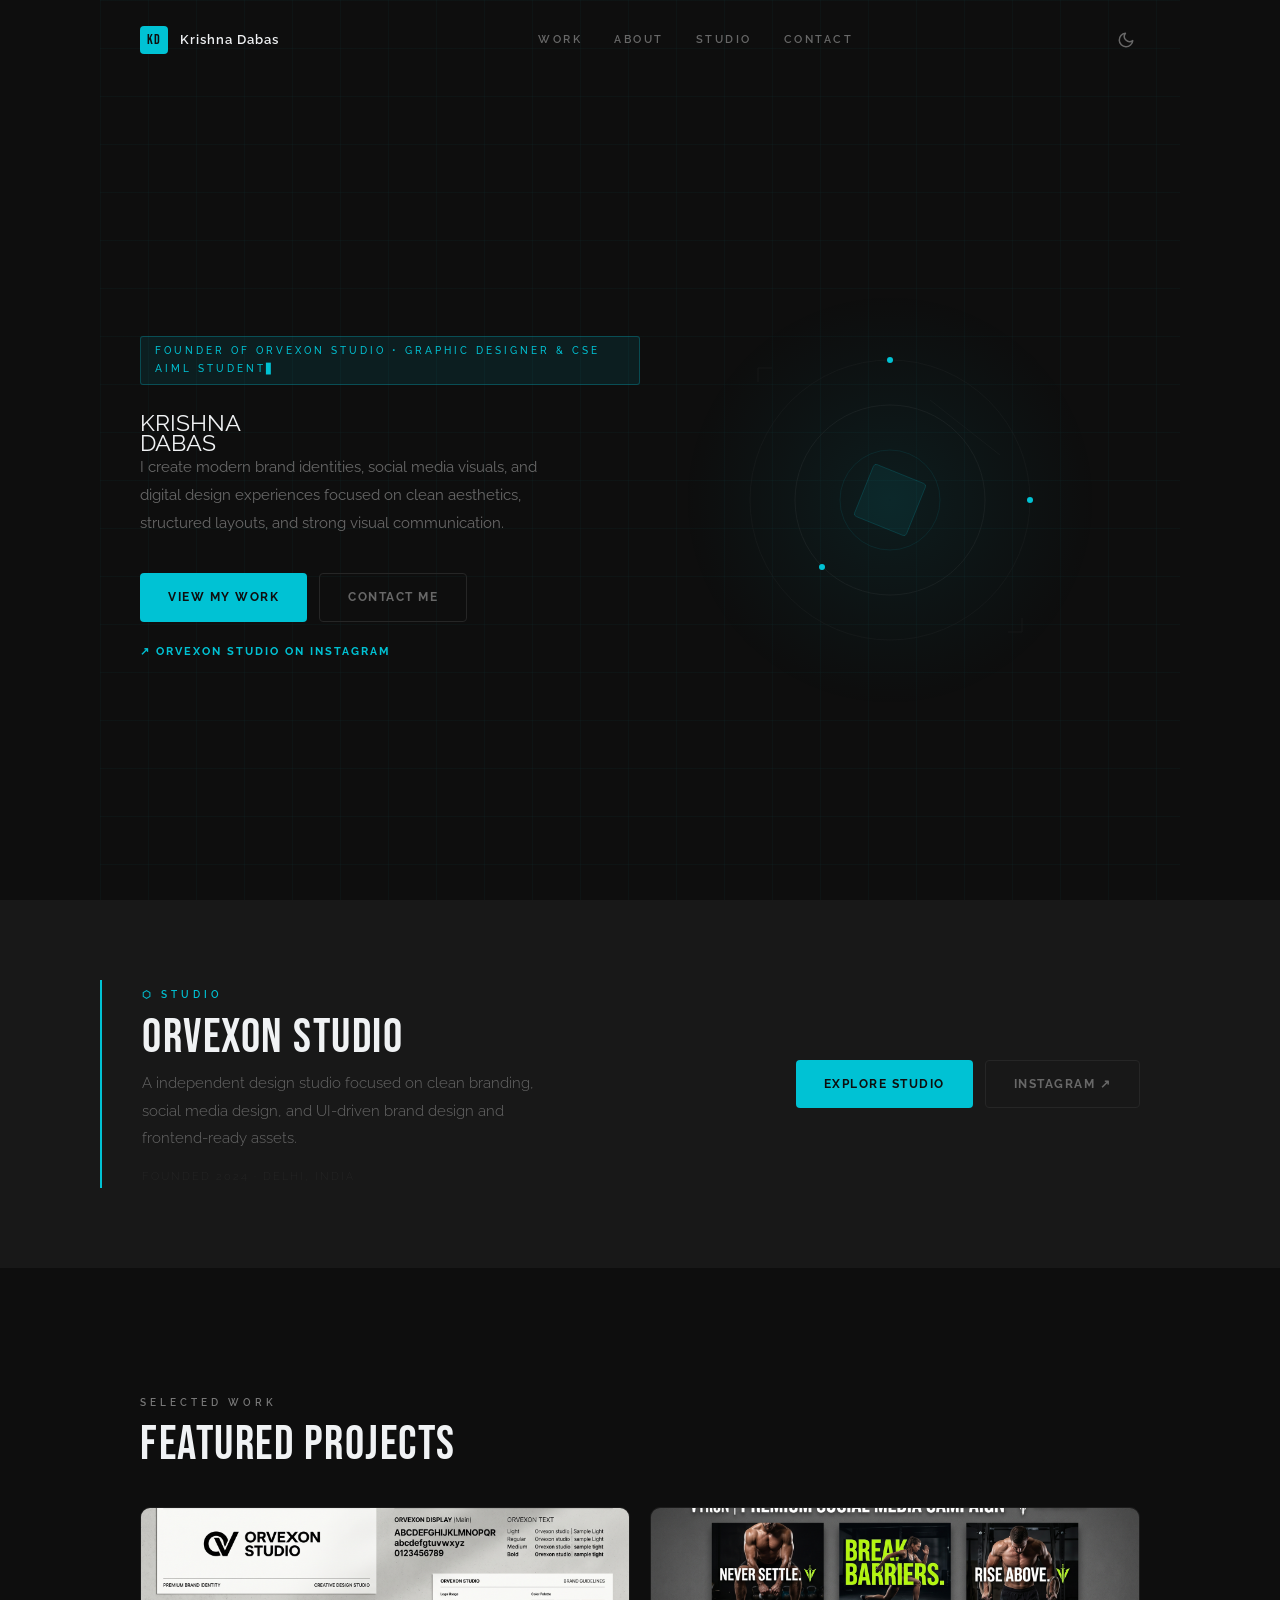
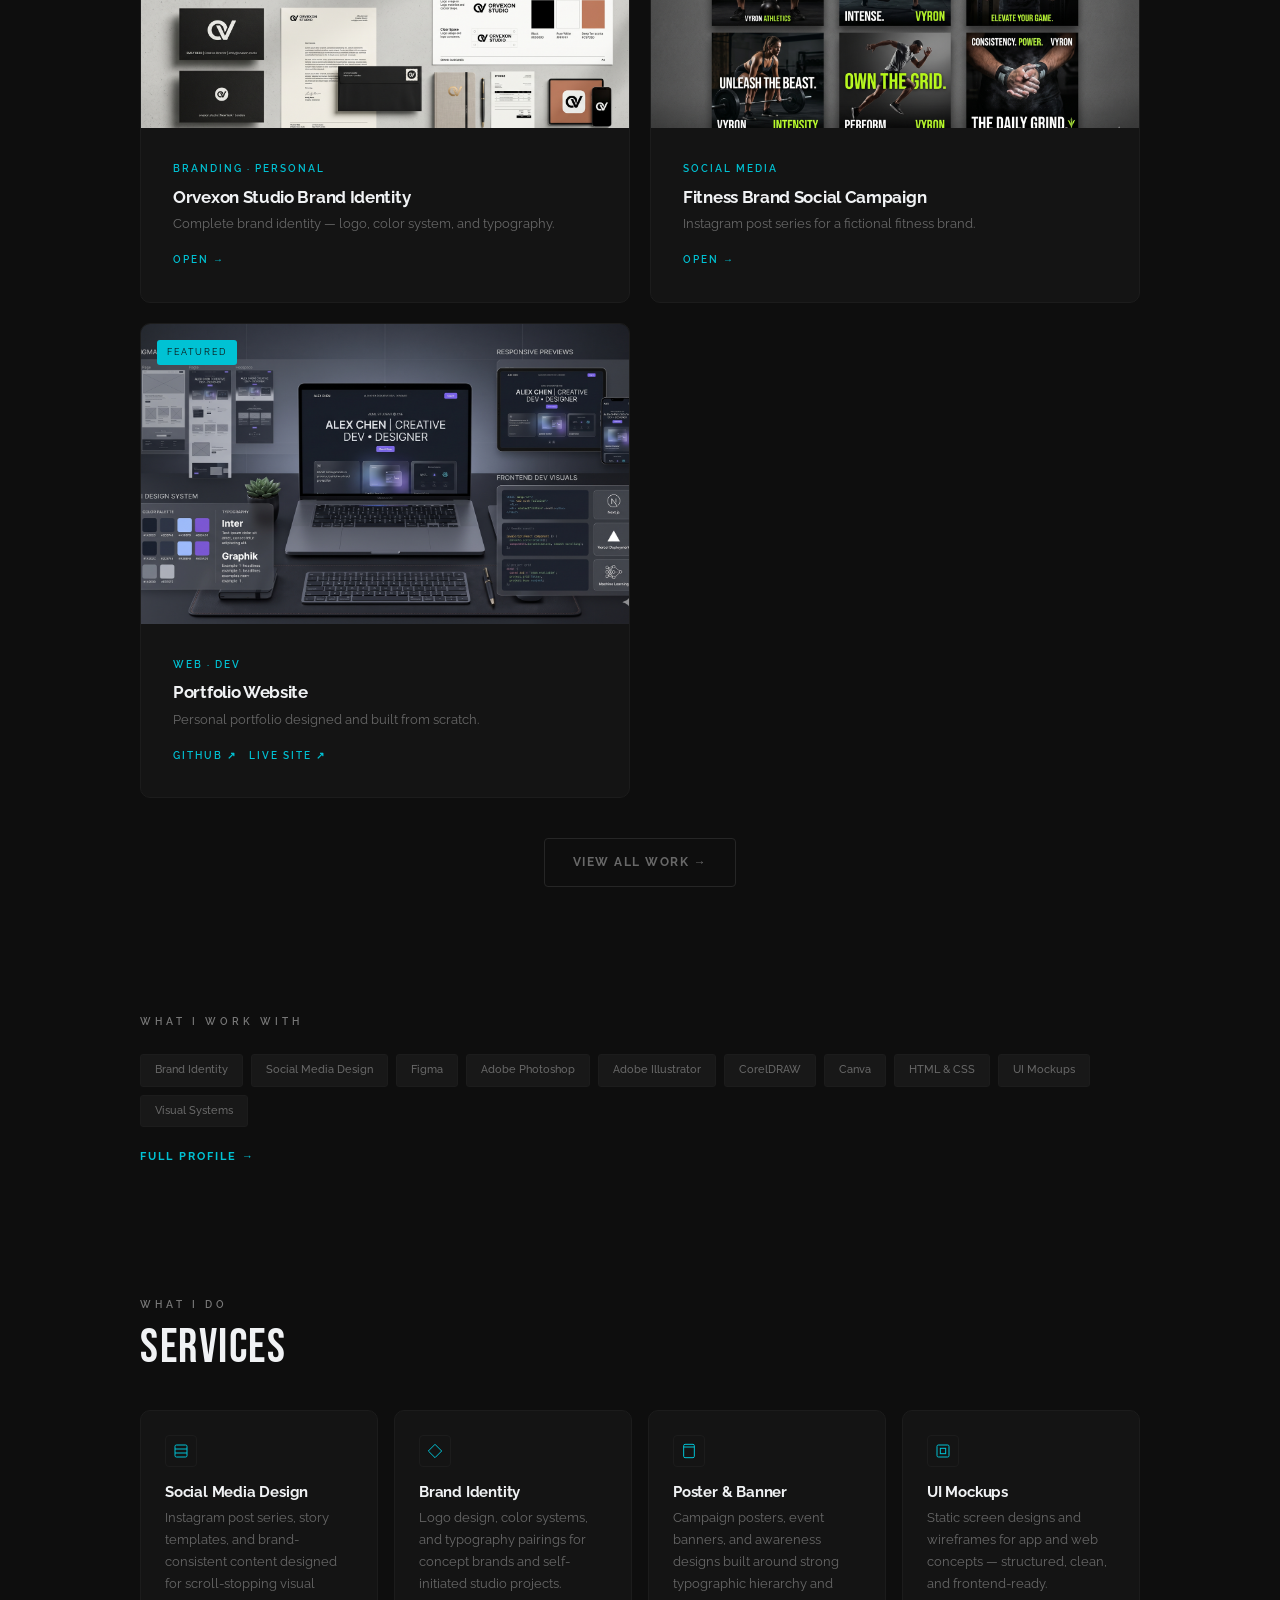
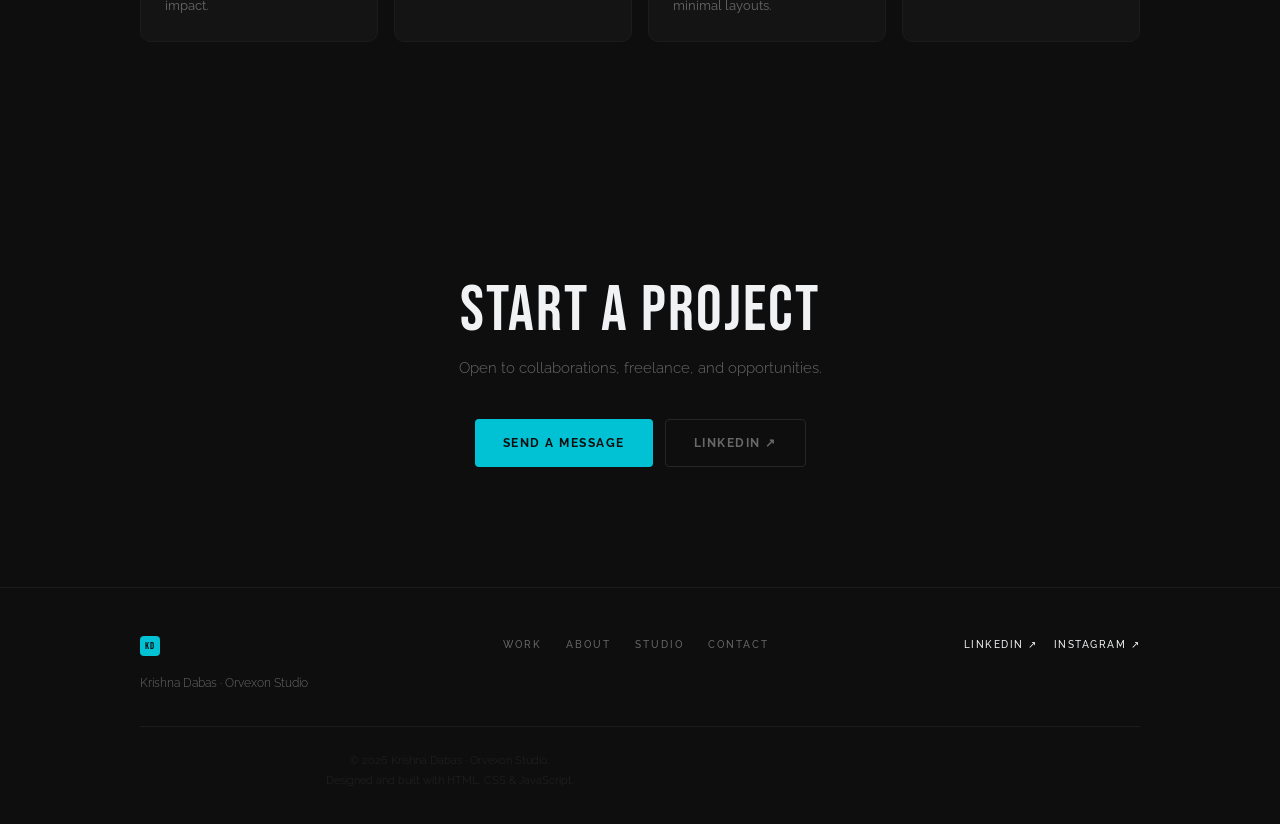
==== commit 4ded4f51: "Redeploy changes with copyright and styling updates" ====
--- a/index.html
+++ b/index.html
@@ -253,7 +253,7 @@
         </div>
       </div>
       <div class="footer-bottom">
-        <p>© 2025 Krishna Dabas · Orvexon Studio.<br>Designed and built with HTML, CSS & JavaScript.</p>
+        <p>© 2026 Krishna Dabas · Orvexon Studio.<br>Designed and built with HTML, CSS & JavaScript.</p>
       </div>
     </div>
   </footer>
--- a/style.css
+++ b/style.css
@@ -1,3 +1,4 @@
+/* Live Deploy Update: 2026-05-19 */
 @import url('https://fonts.googleapis.com/css2?family=Bebas+Neue&family=Raleway:ital,wght@0,300;0,400;0,500;0,600;0,700;1,300&display=swap');
 
 ::selection {
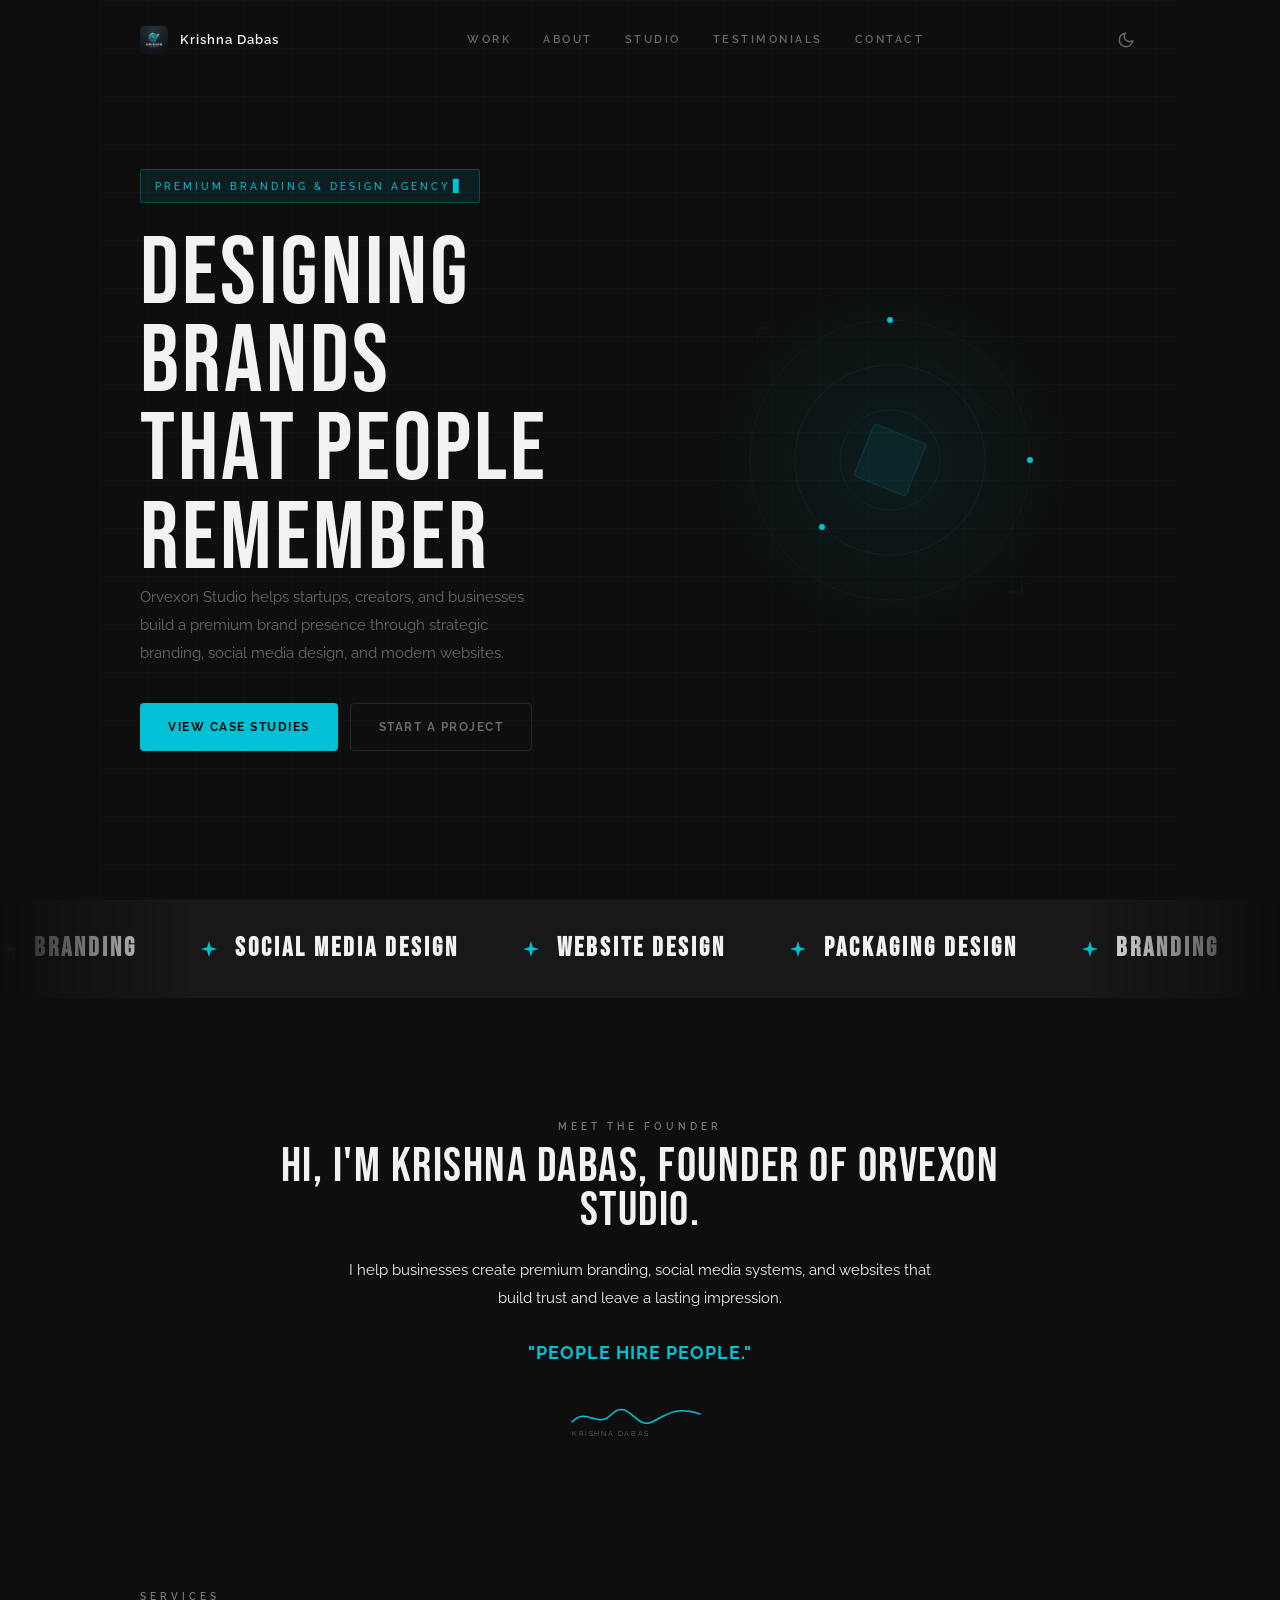
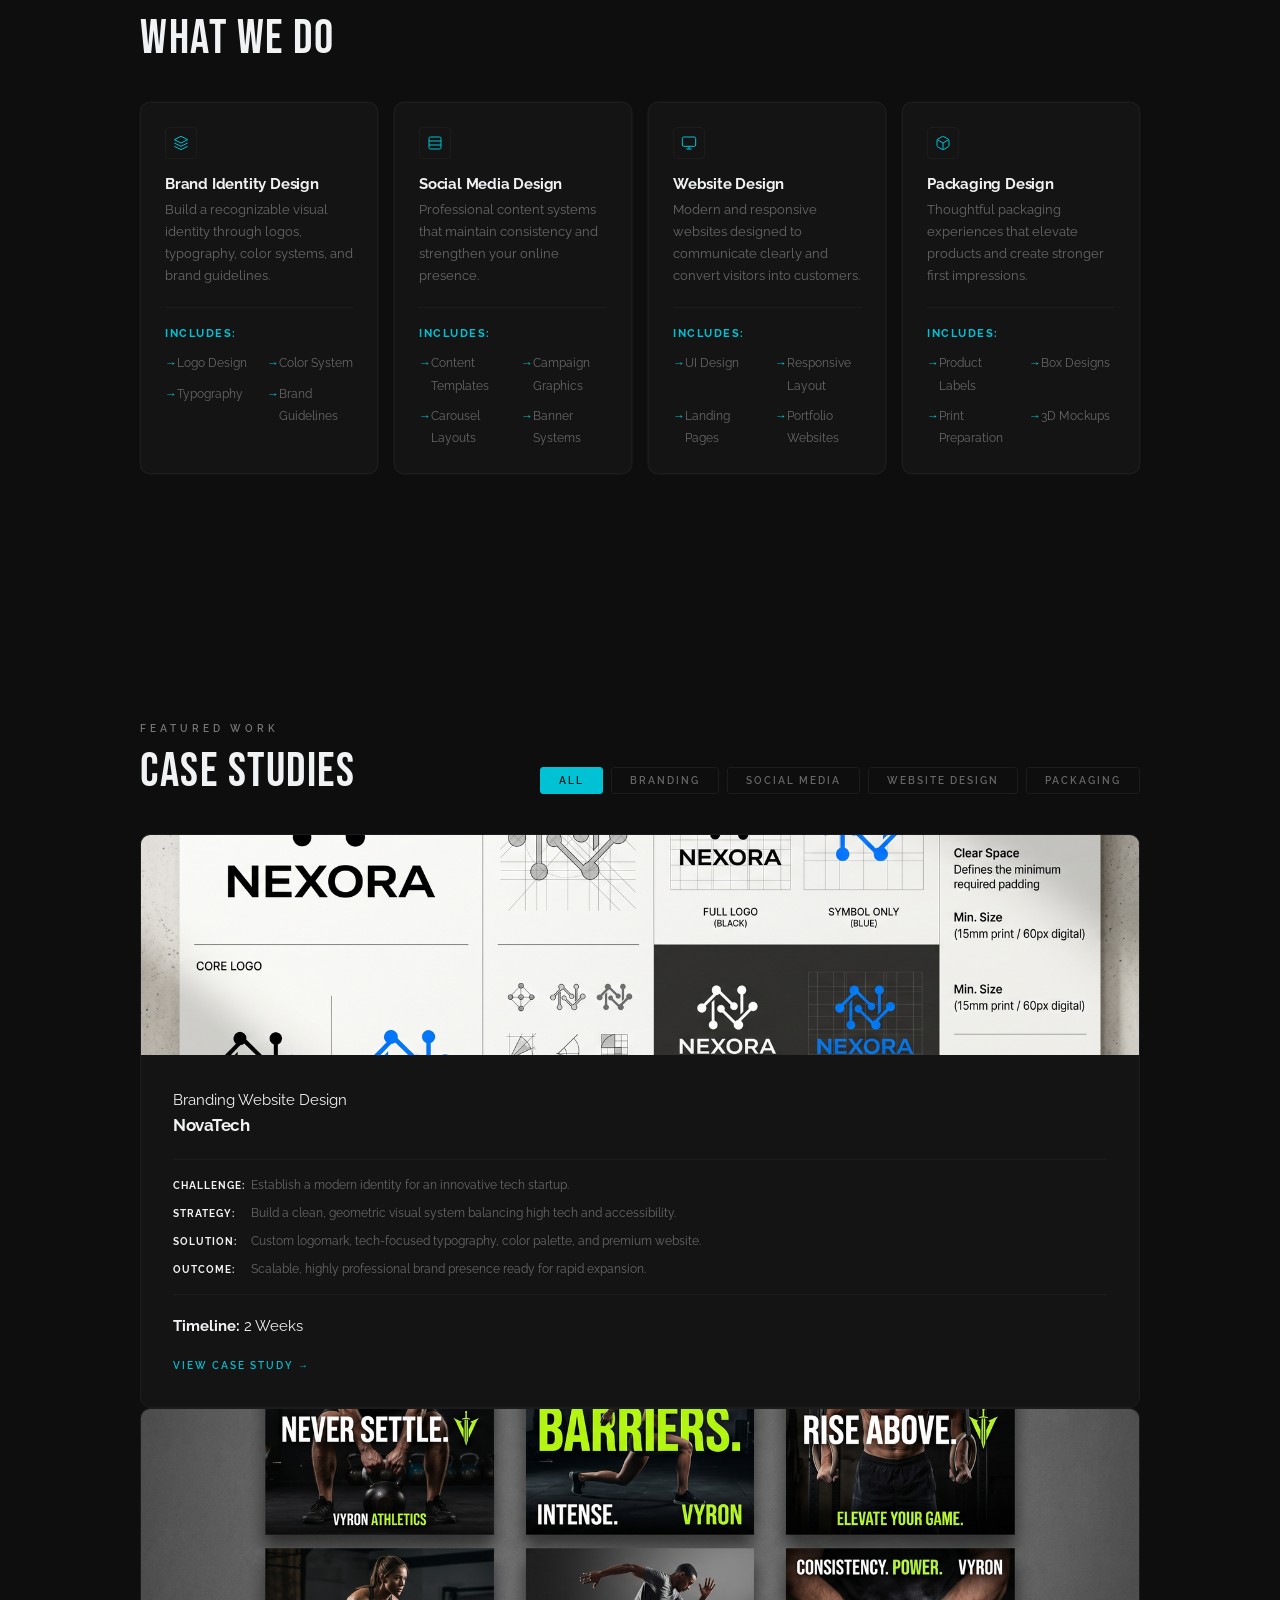
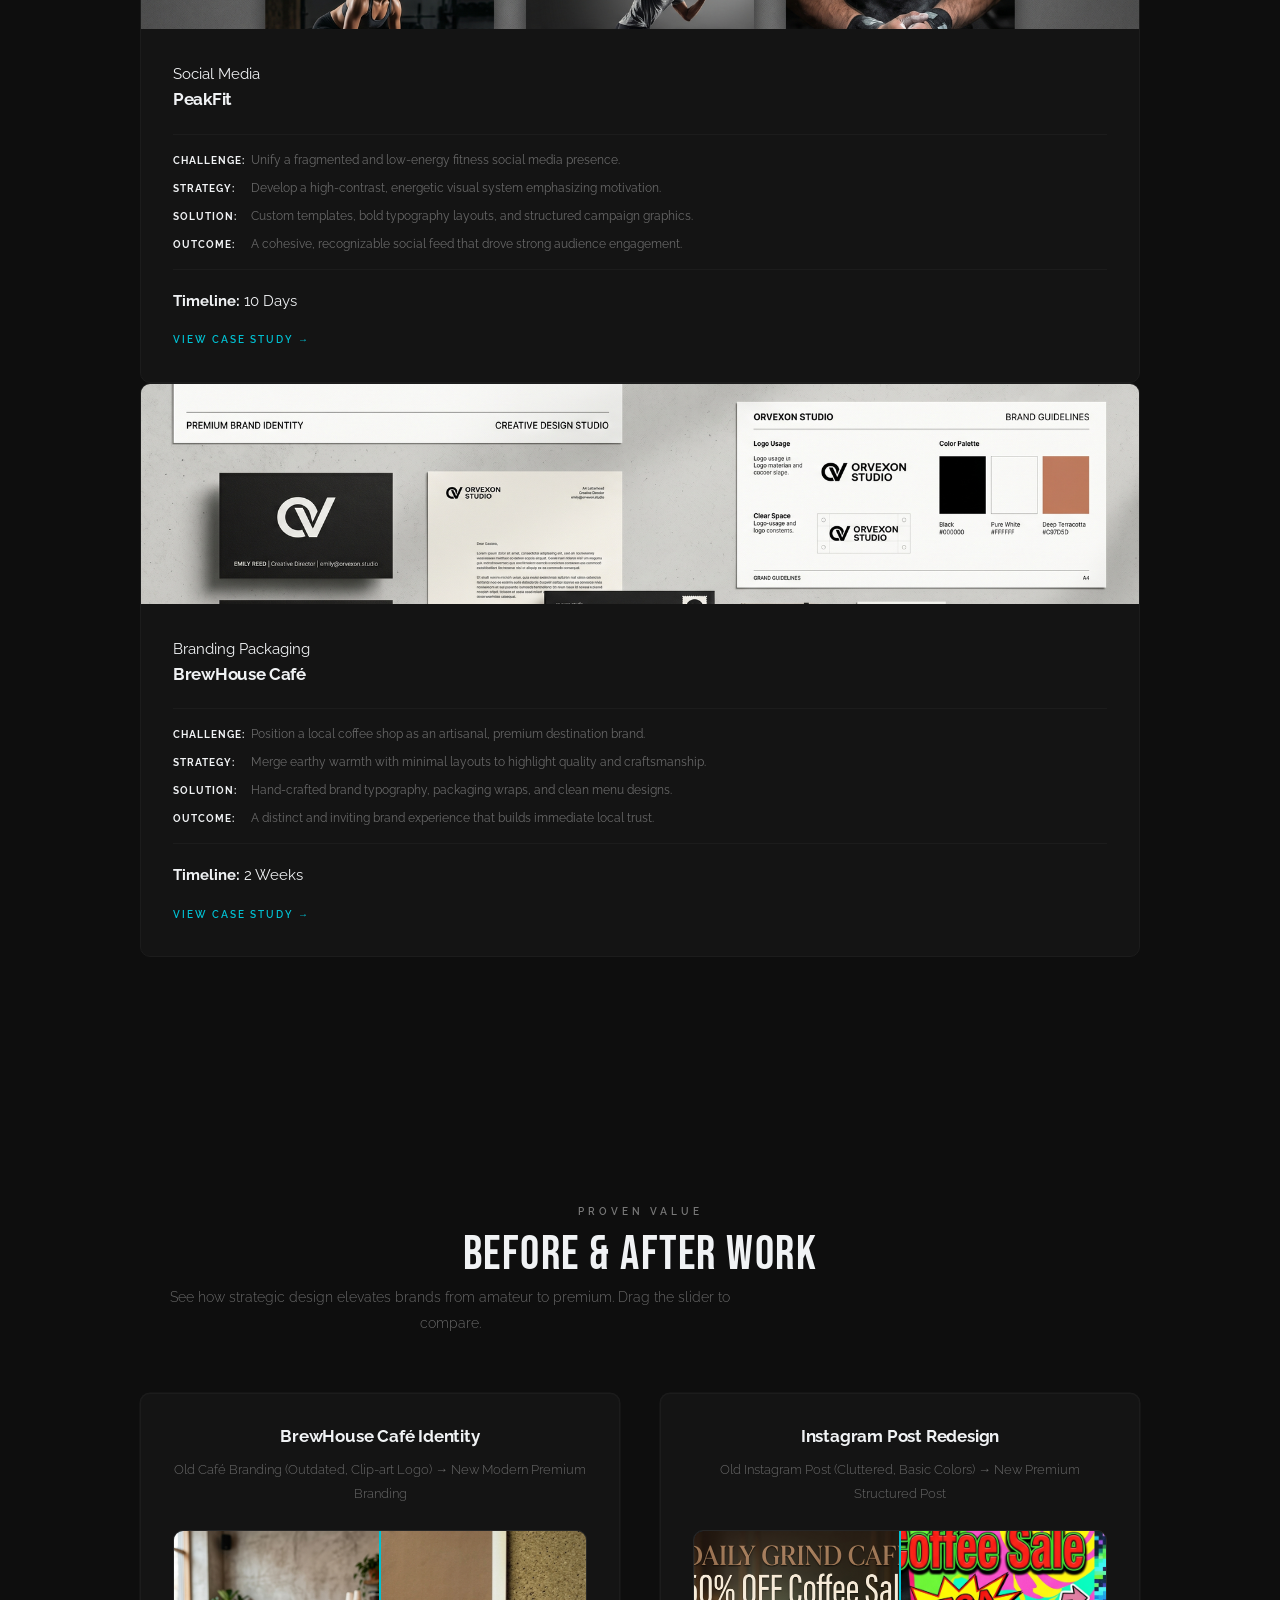
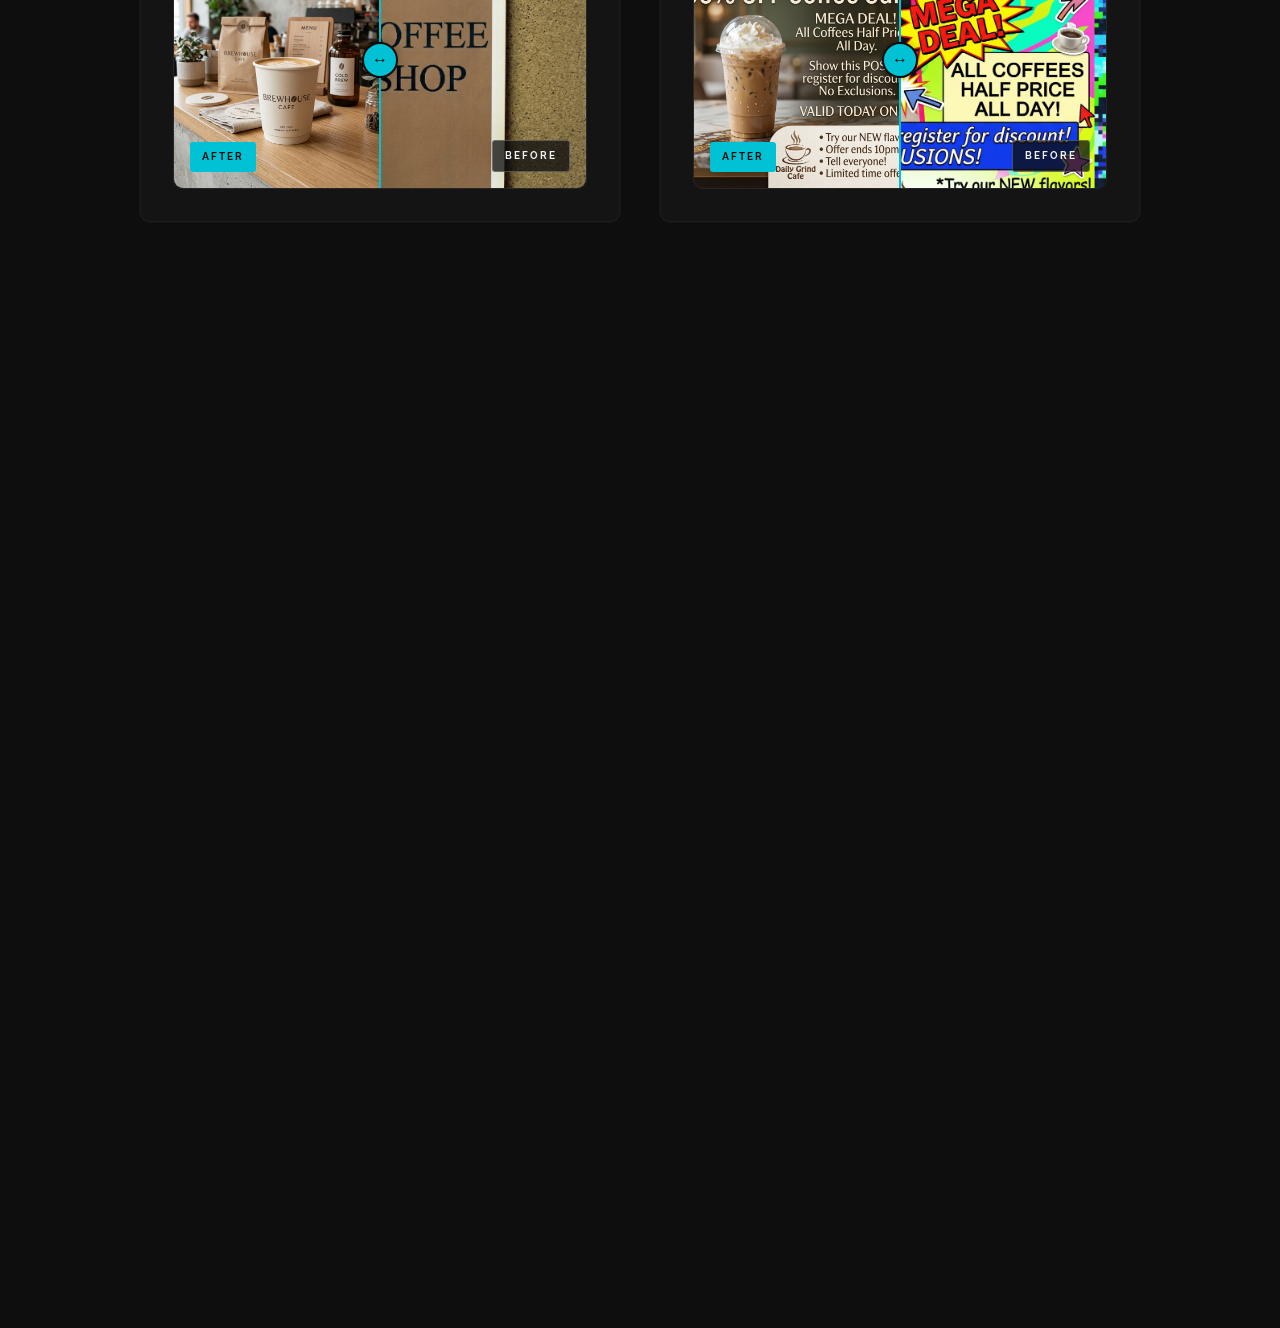
==== commit 45aab2b8: "feat: refactor portfolio into multi-page layout, improve mobile responsiveness, and add brand assets" ====
--- a/index.html
+++ b/index.html
@@ -30,7 +30,7 @@
     <div class="nav-container">
       <div class="nav-left">
         <a href="index.html" style="display: flex; align-items: center; gap: 12px;">
-          <div class="nav-logo-fallback">KD</div>
+          <img src="assets/logo.png" alt="Orvexon Logo" class="nav-logo-img">
           <span class="nav-wordmark">Krishna Dabas</span>
         </a>
       </div>
@@ -38,6 +38,7 @@
         <a href="work.html" class="nav-link">Work</a>
         <a href="about.html" class="nav-link">About</a>
         <a href="studio.html" class="nav-link">Studio</a>
+        <a href="testimonials.html" class="nav-link">Testimonials</a>
         <a href="contact.html" class="nav-link">Contact</a>
       </nav>
       <div class="nav-right">
@@ -52,32 +53,32 @@
   <!-- NAV OVERLAY -->
   <div class="nav-overlay" id="navOverlay">
     <button class="nav-overlay-close" id="navClose">✕</button>
-    <a href="index.html">Work</a>
+    <a href="work.html">Work</a>
     <a href="about.html">About</a>
     <a href="studio.html">Studio</a>
+    <a href="testimonials.html">Testimonials</a>
     <a href="contact.html">Contact</a>
   </div>
 
   <main>
-    <!-- HERO -->
+    <!-- SECTION 1 — HERO -->
     <section class="container index-hero hero">
       <div class="fade-in-left hero-left">
         <div class="hero-eyebrow-badge">
-          <span>Founder of Orvexon Studio • Graphic Designer & CSE AIML Student<span class="cursor-blink" aria-hidden="true">▋</span></span>
-        </div>
-        <h1>
-    <span class="line-1">KRISHNA</span>
-    <br>
-    <span class="line-2">DABAS</span>
-  </h1>
+          <span>Premium Branding & Design Agency<span class="cursor-blink" aria-hidden="true">▋</span></span>
+        </div>
+        <h1 class="hero-h1">
+          <span class="line-1">Designing Brands</span>
+          <br>
+          <span class="line-2">That People Remember</span>
+        </h1>
         <div class="hero-body">
-          <p>I create modern brand identities, social media visuals, and digital design experiences focused on clean aesthetics, structured layouts, and strong visual communication.</p>
+          <p>Orvexon Studio helps startups, creators, and businesses build a premium brand presence through strategic branding, social media design, and modern websites.</p>
         </div>
         <div class="hero-buttons">
-          <a href="work.html" class="btn btn-primary">View My Work</a>
-          <a href="contact.html" class="btn btn-ghost">Contact Me</a>
-        </div>
-        <a href="https://instagram.com/orvexon_studio" class="btn-text" style="margin-top: 20px;" target="_blank" rel="noopener noreferrer">↗ Orvexon Studio on Instagram</a>
+          <a href="#case-studies" class="btn btn-primary">View Case Studies</a>
+          <a href="#contact" class="btn btn-ghost">Start a Project</a>
+        </div>
       </div>
       <div class="fade-in-right hero-visual hero-right">
         <div class="hero-orb"></div>
@@ -100,135 +101,431 @@
       </div>
     </section>
 
-    <!-- STUDIO CALLOUT -->
-    <section class="studio-callout fade-in">
-      <div class="container studio-callout-inner fade-in">
+    <!-- SECTION 2 — TRUST BAR -->
+    <section class="trust-bar fade-in">
+      <div class="trust-bar-track">
+        <div class="trust-bar-group">
+          <div class="trust-bar-item">
+            <svg class="trust-star" width="16" height="16" viewBox="0 0 24 24" fill="none" xmlns="http://www.w3.org/2000/svg">
+              <path d="M12 0L14.8 9.2L24 12L14.8 14.8L12 24L9.2 14.8L0 12L9.2 9.2L12 0Z" fill="currentColor" />
+            </svg>
+            Branding
+          </div>
+          <div class="trust-bar-item">
+            <svg class="trust-star" width="16" height="16" viewBox="0 0 24 24" fill="none" xmlns="http://www.w3.org/2000/svg">
+              <path d="M12 0L14.8 9.2L24 12L14.8 14.8L12 24L9.2 14.8L0 12L9.2 9.2L12 0Z" fill="currentColor" />
+            </svg>
+            Social Media Design
+          </div>
+          <div class="trust-bar-item">
+            <svg class="trust-star" width="16" height="16" viewBox="0 0 24 24" fill="none" xmlns="http://www.w3.org/2000/svg">
+              <path d="M12 0L14.8 9.2L24 12L14.8 14.8L12 24L9.2 14.8L0 12L9.2 9.2L12 0Z" fill="currentColor" />
+            </svg>
+            Website Design
+          </div>
+          <div class="trust-bar-item">
+            <svg class="trust-star" width="16" height="16" viewBox="0 0 24 24" fill="none" xmlns="http://www.w3.org/2000/svg">
+              <path d="M12 0L14.8 9.2L24 12L14.8 14.8L12 24L9.2 14.8L0 12L9.2 9.2L12 0Z" fill="currentColor" />
+            </svg>
+            Packaging Design
+          </div>
+        </div>
+        <!-- Duplicated for seamless scrolling -->
+        <div class="trust-bar-group" aria-hidden="true">
+          <div class="trust-bar-item">
+            <svg class="trust-star" width="16" height="16" viewBox="0 0 24 24" fill="none" xmlns="http://www.w3.org/2000/svg">
+              <path d="M12 0L14.8 9.2L24 12L14.8 14.8L12 24L9.2 14.8L0 12L9.2 9.2L12 0Z" fill="currentColor" />
+            </svg>
+            Branding
+          </div>
+          <div class="trust-bar-item">
+            <svg class="trust-star" width="16" height="16" viewBox="0 0 24 24" fill="none" xmlns="http://www.w3.org/2000/svg">
+              <path d="M12 0L14.8 9.2L24 12L14.8 14.8L12 24L9.2 14.8L0 12L9.2 9.2L12 0Z" fill="currentColor" />
+            </svg>
+            Social Media Design
+          </div>
+          <div class="trust-bar-item">
+            <svg class="trust-star" width="16" height="16" viewBox="0 0 24 24" fill="none" xmlns="http://www.w3.org/2000/svg">
+              <path d="M12 0L14.8 9.2L24 12L14.8 14.8L12 24L9.2 14.8L0 12L9.2 9.2L12 0Z" fill="currentColor" />
+            </svg>
+            Website Design
+          </div>
+          <div class="trust-bar-item">
+            <svg class="trust-star" width="16" height="16" viewBox="0 0 24 24" fill="none" xmlns="http://www.w3.org/2000/svg">
+              <path d="M12 0L14.8 9.2L24 12L14.8 14.8L12 24L9.2 14.8L0 12L9.2 9.2L12 0Z" fill="currentColor" />
+            </svg>
+            Packaging Design
+          </div>
+        </div>
+        <!-- Triplicated for seamless scrolling on large screens -->
+        <div class="trust-bar-group" aria-hidden="true">
+          <div class="trust-bar-item">
+            <svg class="trust-star" width="16" height="16" viewBox="0 0 24 24" fill="none" xmlns="http://www.w3.org/2000/svg">
+              <path d="M12 0L14.8 9.2L24 12L14.8 14.8L12 24L9.2 14.8L0 12L9.2 9.2L12 0Z" fill="currentColor" />
+            </svg>
+            Branding
+          </div>
+          <div class="trust-bar-item">
+            <svg class="trust-star" width="16" height="16" viewBox="0 0 24 24" fill="none" xmlns="http://www.w3.org/2000/svg">
+              <path d="M12 0L14.8 9.2L24 12L14.8 14.8L12 24L9.2 14.8L0 12L9.2 9.2L12 0Z" fill="currentColor" />
+            </svg>
+            Social Media Design
+          </div>
+          <div class="trust-bar-item">
+            <svg class="trust-star" width="16" height="16" viewBox="0 0 24 24" fill="none" xmlns="http://www.w3.org/2000/svg">
+              <path d="M12 0L14.8 9.2L24 12L14.8 14.8L12 24L9.2 14.8L0 12L9.2 9.2L12 0Z" fill="currentColor" />
+            </svg>
+            Website Design
+          </div>
+          <div class="trust-bar-item">
+            <svg class="trust-star" width="16" height="16" viewBox="0 0 24 24" fill="none" xmlns="http://www.w3.org/2000/svg">
+              <path d="M12 0L14.8 9.2L24 12L14.8 14.8L12 24L9.2 14.8L0 12L9.2 9.2L12 0Z" fill="currentColor" />
+            </svg>
+            Packaging Design
+          </div>
+        </div>
+      </div>
+    </section>
+
+    <!-- SECTION 3 — ABOUT ORVEXON -->
+    <section id="about" class="section container fade-in" style="padding-top: 120px; padding-bottom: 80px;">
+      <div class="about-content" style="max-width: 800px; margin: 0 auto; text-align: center; display: flex; flex-direction: column; align-items: center;">
+        <span class="eyebrow">Meet the Founder</span>
+        <h2 class="section-h2" style="margin-top: 8px;">Hi, I'm Krishna Dabas, founder of Orvexon Studio.</h2>
+        <p style="max-width: 600px; margin: 24px auto 0 auto; line-height: 1.85;">I help businesses create premium branding, social media systems, and websites that build trust and leave a lasting impression.</p>
+        <div class="people-hire-people" style="margin: 24px 0; font-family: var(--font-body); font-weight: var(--fw-bold); font-size: 18px; color: var(--accent); letter-spacing: 1px; text-transform: uppercase;">
+          "People hire people."
+        </div>
+        
+        <!-- Signature Visual Element -->
+        <div class="signature-container" style="display: flex; justify-content: center; width: 100%;">
+          <svg class="signature-svg" viewBox="0 0 200 60" width="160" height="48" xmlns="http://www.w3.org/2000/svg">
+            <path d="M15,35 C35,15 45,45 65,25 C85,5 95,45 115,35 C135,25 145,15 175,25" fill="none" stroke="var(--accent)" stroke-width="2" stroke-linecap="round"/>
+            <text x="15" y="52" font-family="'Raleway', sans-serif" font-size="9" fill="var(--text-mid)" letter-spacing="2">KRISHNA DABAS</text>
+          </svg>
+        </div>
+      </div>
+    </section>
+
+    <!-- SECTION 4 — WHAT WE DO -->
+    <section id="services" class="section container fade-in" style="padding-top: 60px;">
+      <div style="margin-bottom: 40px;">
+        <span class="eyebrow">Services</span>
+        <h2 class="section-h2" style="margin-top: 8px;">WHAT WE DO</h2>
+      </div>
+      
+      <div class="grid-4">
+        <!-- Service 1 -->
+        <div class="service-card glass-card fade-in">
+          <div class="service-card-icon">
+            <svg viewBox="0 0 24 24" fill="none" stroke="currentColor" stroke-width="1.5"><polygon points="12 2 2 7 12 12 22 7 12 2"/><polyline points="2 17 12 22 22 17"/><polyline points="2 12 12 17 22 12"/></svg>
+          </div>
+          <h3 class="service-card-title">Brand Identity Design</h3>
+          <p class="service-card-desc">Build a recognizable visual identity through logos, typography, color systems, and brand guidelines.</p>
+          <div class="service-deliverables">
+            <span class="deliverables-label">Includes:</span>
+            <ul class="deliverables-list">
+              <li>Logo Design</li>
+              <li>Color System</li>
+              <li>Typography</li>
+              <li>Brand Guidelines</li>
+            </ul>
+          </div>
+        </div>
+        
+        <!-- Service 2 -->
+        <div class="service-card glass-card fade-in">
+          <div class="service-card-icon">
+            <svg viewBox="0 0 24 24" fill="none" stroke="currentColor" stroke-width="1.5"><rect x="3" y="3" width="18" height="18" rx="2" ry="2"/><line x1="3" y1="9" x2="21" y2="9"/><line x1="3" y1="15" x2="21" y2="15"/></svg>
+          </div>
+          <h3 class="service-card-title">Social Media Design</h3>
+          <p class="service-card-desc">Professional content systems that maintain consistency and strengthen your online presence.</p>
+          <div class="service-deliverables">
+            <span class="deliverables-label">Includes:</span>
+            <ul class="deliverables-list">
+              <li>Content Templates</li>
+              <li>Campaign Graphics</li>
+              <li>Carousel Layouts</li>
+              <li>Banner Systems</li>
+            </ul>
+          </div>
+        </div>
+        
+        <!-- Service 3 -->
+        <div class="service-card glass-card fade-in">
+          <div class="service-card-icon">
+            <svg viewBox="0 0 24 24" fill="none" stroke="currentColor" stroke-width="1.5"><rect x="2" y="3" width="20" height="14" rx="2" ry="2"/><line x1="8" y1="21" x2="16" y2="21"/><line x1="12" y1="17" x2="12" y2="21"/></svg>
+          </div>
+          <h3 class="service-card-title">Website Design</h3>
+          <p class="service-card-desc">Modern and responsive websites designed to communicate clearly and convert visitors into customers.</p>
+          <div class="service-deliverables">
+            <span class="deliverables-label">Includes:</span>
+            <ul class="deliverables-list">
+              <li>UI Design</li>
+              <li>Responsive Layout</li>
+              <li>Landing Pages</li>
+              <li>Portfolio Websites</li>
+            </ul>
+          </div>
+        </div>
+        
+        <!-- Service 4 -->
+        <div class="service-card glass-card fade-in">
+          <div class="service-card-icon">
+            <svg viewBox="0 0 24 24" fill="none" stroke="currentColor" stroke-width="1.5"><path d="M21 16V8a2 2 0 0 0-1-1.73l-7-4a2 2 0 0 0-2 0l-7 4A2 2 0 0 0 3 8v8a2 2 0 0 0 1 1.73l7 4a2 2 0 0 0 2 0l7-4A2 2 0 0 0 21 16z"/><polyline points="3.27 6.96 12 12.01 20.73 6.96"/><line x1="12" y1="22.08" x2="12" y2="12"/></svg>
+          </div>
+          <h3 class="service-card-title">Packaging Design</h3>
+          <p class="service-card-desc">Thoughtful packaging experiences that elevate products and create stronger first impressions.</p>
+          <div class="service-deliverables">
+            <span class="deliverables-label">Includes:</span>
+            <ul class="deliverables-list">
+              <li>Product Labels</li>
+              <li>Box Designs</li>
+              <li>Print Preparation</li>
+              <li>3D Mockups</li>
+            </ul>
+          </div>
+        </div>
+      </div>
+    </section>
+
+    <!-- SECTION 5 — FEATURED CASE STUDIES -->
+    <section id="case-studies" class="section container fade-in">
+      <div class="section-header-row">
         <div>
-          <span class="eyebrow" style="color: var(--accent);">⬡  Studio</span>
-          <h2 class="section-h2 fade-in" style="margin-top: 8px;">ORVEXON STUDIO</h2>
-          <p class="fade-in" style="margin-top: 10px; max-width: 420px; font-family: var(--font-body); font-weight: 300; font-size: 15px; color: var(--text-mid); line-height: 1.85;">A independent design studio focused on clean branding, social media design, and UI-driven brand design and frontend-ready assets.</p>
-          <div style="font-family: var(--font-body); font-weight: 300; font-size: 11px; color: var(--text-hint); letter-spacing: 2px; text-transform: uppercase; margin-top: 14px;">Founded 2024 · Delhi, India</div>
-        </div>
-        <div class="studio-callout-actions">
-          <a href="studio.html" class="btn btn-primary">Explore Studio</a>
-          <a href="https://instagram.com/orvexon_studio" class="btn btn-ghost" target="_blank" rel="noopener noreferrer">Instagram ↗</a>
+          <span class="eyebrow">Featured Work</span>
+          <h2 class="section-h2" style="margin-top: 8px;">CASE STUDIES</h2>
+        </div>
+        <div class="filter-bar" style="margin: 0;">
+          <button class="filter-btn filter-active" data-filter="all">All</button>
+          <button class="filter-btn" data-filter="branding">Branding</button>
+          <button class="filter-btn" data-filter="social">Social Media</button>
+          <button class="filter-btn" data-filter="web">Website Design</button>
+          <button class="filter-btn" data-filter="packaging">Packaging</button>
+        </div>
+      </div>
+      
+      <div class="case-studies-grid">
+        <!-- CASE STUDY 01: NovaTech -->
+        <div class="project-card case-study-card fade-in" 
+             data-filter-cat="branding web" 
+             data-title="NovaTech — Technology Startup Branding" 
+             data-category="Branding · Web" 
+             data-desc="Technology Startup Branding" 
+             data-tools="Figma · Illustrator · Photoshop" 
+             data-objective="NovaTech needed a professional and scalable identity that could communicate innovation while remaining approachable to potential customers." 
+             data-process="Logo Design, Brand Identity, Social Media Assets, Brand Guidelines" 
+             data-decision="Deliverables" 
+             data-label="Deliverables" 
+             data-year="2 Weeks" 
+             data-role="Technology" 
+             data-overview="NovaTech needed a professional and scalable identity that could communicate innovation while remaining approachable to potential customers." 
+             data-direction="The brand system was built around clean geometric forms, a modern sans-serif typeface, and a refined color palette to balance professionalism and innovation." 
+             data-outcome="A cohesive visual identity capable of scaling across digital platforms, marketing materials, and future product launches." 
+             data-color-1="#00C2D4" data-color-2="#0E0E0E" data-color-3="#F0F2F4" data-font="Bebas Neue + Raleway" 
+             data-modal-img="assets/3.1.png">
+          <div class="project-card-img">
+            <img src="assets/3.0.png" alt="NovaTech Branding" loading="lazy">
+          </div>
+          <div class="project-card-info">
+            <div class="case-study-meta">
+              <span class="cs-tag">Branding</span>
+              <span class="cs-tag">Website Design</span>
+            </div>
+            <h3 class="project-card-title">NovaTech</h3>
+            <div class="project-card-details">
+              <div class="card-detail-item"><strong>Challenge:</strong> Establish a modern identity for an innovative tech startup.</div>
+              <div class="card-detail-item"><strong>Strategy:</strong> Build a clean, geometric visual system balancing high tech and accessibility.</div>
+              <div class="card-detail-item"><strong>Solution:</strong> Custom logomark, tech-focused typography, color palette, and premium website.</div>
+              <div class="card-detail-item"><strong>Outcome:</strong> Scalable, highly professional brand presence ready for rapid expansion.</div>
+            </div>
+            <div class="case-study-footer">
+              <span class="cs-stat"><strong>Timeline:</strong> 2 Weeks</span>
+              <span class="project-card-link">View Case Study →</span>
+            </div>
+          </div>
+        </div>
+
+        <!-- CASE STUDY 02: PeakFit -->
+        <div class="project-card case-study-card fade-in" 
+             data-filter-cat="social" 
+             data-title="PeakFit — Fitness Brand Campaign" 
+             data-category="Social Media" 
+             data-desc="Fitness Brand Campaign" 
+             data-tools="Photoshop · Illustrator · Figma" 
+             data-objective="The existing visual presence lacked consistency and failed to communicate the energy of the fitness community." 
+             data-process="Social Media Templates, Campaign Graphics, Promotional Content" 
+             data-decision="Deliverables" 
+             data-label="Deliverables" 
+             data-year="10 Days" 
+             data-role="Fitness" 
+             data-overview="The existing visual presence lacked consistency and failed to communicate the energy of the fitness community." 
+             data-direction="Created a bold social media design system focused on high contrast visuals, motivational messaging, and strong visual hierarchy." 
+             data-outcome="A more recognizable and engaging visual presence suitable for long-term marketing campaigns." 
+             data-color-1="#00C2D4" data-color-2="#0E0E0E" data-color-3="#F0F2F4" data-font="Bebas Neue + Raleway" 
+             data-modal-img="assets/2.1.png">
+          <div class="project-card-img">
+            <img src="assets/2.0.png" alt="PeakFit Campaign" loading="lazy">
+          </div>
+          <div class="project-card-info">
+            <div class="case-study-meta">
+              <span class="cs-tag">Social Media</span>
+            </div>
+            <h3 class="project-card-title">PeakFit</h3>
+            <div class="project-card-details">
+              <div class="card-detail-item"><strong>Challenge:</strong> Unify a fragmented and low-energy fitness social media presence.</div>
+              <div class="card-detail-item"><strong>Strategy:</strong> Develop a high-contrast, energetic visual system emphasizing motivation.</div>
+              <div class="card-detail-item"><strong>Solution:</strong> Custom templates, bold typography layouts, and structured campaign graphics.</div>
+              <div class="card-detail-item"><strong>Outcome:</strong> A cohesive, recognizable social feed that drove strong audience engagement.</div>
+            </div>
+            <div class="case-study-footer">
+              <span class="cs-stat"><strong>Timeline:</strong> 10 Days</span>
+              <span class="project-card-link">View Case Study →</span>
+            </div>
+          </div>
+        </div>
+
+        <!-- CASE STUDY 03: BrewHouse Café -->
+        <div class="project-card case-study-card fade-in" 
+             data-filter-cat="branding packaging" 
+             data-title="BrewHouse Café — Brand Identity Concept" 
+             data-category="Branding · Packaging" 
+             data-desc="Brand Identity Concept" 
+             data-tools="Illustrator · Photoshop · Figma" 
+             data-objective="Develop a modern café identity that balances warmth, authenticity, and premium positioning." 
+             data-process="Logo System, Packaging Concepts, Menu Design, Social Media Graphics" 
+             data-decision="Deliverables" 
+             data-label="Deliverables" 
+             data-year="2 Weeks" 
+             data-role="Food & Beverage" 
+             data-overview="Develop a modern café identity that balances warmth, authenticity, and premium positioning." 
+             data-direction="Combined earthy tones, custom typography, and minimal visual elements to create a memorable customer experience." 
+             data-outcome="A cohesive brand identity designed to strengthen customer recognition and brand consistency." 
+             data-color-1="#D4A373" data-color-2="#0E0E0E" data-color-3="#F0F2F4" data-font="Bebas Neue + Raleway" 
+             data-modal-img="assets/1.1.png">
+          <div class="project-card-img">
+            <img src="assets/1.0.png" alt="BrewHouse Café Identity" loading="lazy">
+          </div>
+          <div class="project-card-info">
+            <div class="case-study-meta">
+              <span class="cs-tag">Branding</span>
+              <span class="cs-tag">Packaging</span>
+            </div>
+            <h3 class="project-card-title">BrewHouse Café</h3>
+            <div class="project-card-details">
+              <div class="card-detail-item"><strong>Challenge:</strong> Position a local coffee shop as an artisanal, premium destination brand.</div>
+              <div class="card-detail-item"><strong>Strategy:</strong> Merge earthy warmth with minimal layouts to highlight quality and craftsmanship.</div>
+              <div class="card-detail-item"><strong>Solution:</strong> Hand-crafted brand typography, packaging wraps, and clean menu designs.</div>
+              <div class="card-detail-item"><strong>Outcome:</strong> A distinct and inviting brand experience that builds immediate local trust.</div>
+            </div>
+            <div class="case-study-footer">
+              <span class="cs-stat"><strong>Timeline:</strong> 2 Weeks</span>
+              <span class="project-card-link">View Case Study →</span>
+            </div>
+          </div>
         </div>
       </div>
     </section>
 
-    <!-- SELECTED WORK -->
-    <section class="section container">
-      <div class="fade-in" style="margin-bottom: 40px;">
-        <span class="eyebrow">Selected Work</span>
-        <h2 class="section-h2 fade-in" style="margin-top: 8px;">FEATURED PROJECTS</h2>
-      </div>
-      
-      <div class="grid-2 fade-in">
-        <!-- Project 1 -->
-        <div class="project-card fade-in" data-filter-cat="branding" data-title="Orvexon Studio Brand Identity" data-category="Branding · Personal" data-desc="Complete brand identity — logo, color system, and typography." data-tools="Illustrator · Figma" data-objective="Build a complete visual identity for Orvexon Studio from scratch." data-process="Started with mood boarding, then moved to logo exploration in Illustrator. Developed a full color system and type pairing to create a consistent design language." data-decision="Chose geometric forms over organic — cleaner at small sizes and digital-first." data-label="Personal Branding Project" data-year="2024" data-role="Designer" data-overview="A complete visual system." data-direction="Minimalist and tech-focused." data-outcome="Increased brand recognition." data-color-1="#00C2D4" data-color-2="#0E0E0E" data-color-3="#F0F2F4" data-font="Bebas Neue + Raleway" data-modal-img="assets/1.1.png">
-          <div class="project-card-img"><img src="assets/1.0.png" alt="" loading="lazy" onerror="this.outerHTML='<span>[ preview ]</span>'"></div>
-          <div class="project-card-info">
-            <span class="project-card-category">Branding · Personal</span>
-            <h3 class="project-card-title">Orvexon Studio Brand Identity</h3>
-            <p class="project-card-desc">Complete brand identity — logo, color system, and typography.</p>
-            <span class="project-card-link">Open →</span>
-          </div>
-        </div>
-
-        <!-- Project 2 -->
-        <div class="project-card fade-in" data-filter-cat="social" data-title="Fitness Brand Social Campaign" data-category="Social Media" data-desc="Instagram post series for a fictional fitness brand." data-tools="Canva · Photoshop" data-objective="Design a consistent, high-energy Instagram feed for a fictional fitness brand." data-process="Developed a 6-post series with consistent color, grid alignment, and typography. Focused on readability at mobile size and scroll-stopping visual hierarchy." data-decision="Kept text minimal — let bold imagery do the heavy lifting." data-label="Creative Exploration" data-year="2024" data-role="Designer" data-overview="A complete visual system." data-direction="Minimalist and tech-focused." data-outcome="Increased brand recognition." data-color-1="#00C2D4" data-color-2="#0E0E0E" data-color-3="#F0F2F4" data-font="Bebas Neue + Raleway" data-modal-img="assets/2.1.png">
-          <div class="project-card-img"><img src="assets/2.0.png" alt="" loading="lazy" onerror="this.outerHTML='<span>[ preview ]</span>'"></div>
-          <div class="project-card-info">
-            <span class="project-card-category">Social Media</span>
-            <h3 class="project-card-title">Fitness Brand Social Campaign</h3>
-            <p class="project-card-desc">Instagram post series for a fictional fitness brand.</p>
-            <span class="project-card-link">Open →</span>
+    <!-- SECTION 5.5 — BEFORE & AFTER COMPARISON -->
+    <section id="before-after" class="section container fade-in">
+      <div style="text-align: center; margin-bottom: 56px;">
+        <span class="eyebrow">Proven Value</span>
+        <h2 class="section-h2" style="margin-top: 8px;">BEFORE & AFTER WORK</h2>
+        <p style="margin-top: 8px; font-family: var(--font-body); font-weight: 300; font-size: 14px; color: var(--text-mid);">See how strategic design elevates brands from amateur to premium. Drag the slider to compare.</p>
+      </div>
+
+      <div class="grid-2" style="gap: 40px;">
+        <!-- Card 1: Cafe Branding -->
+        <div class="before-after-card glass-card">
+          <h3 style="font-family: var(--font-body); font-weight: var(--fw-bold); font-size: 17px; margin-bottom: 12px; text-align: center; letter-spacing: -0.2px;">BrewHouse Café Identity</h3>
+          <p style="font-family: var(--font-body); font-weight: 300; font-size: 13px; color: var(--text-mid); text-align: center; margin-bottom: 24px;">Old Café Branding (Outdated, Clip-art Logo) → New Modern Premium Branding</p>
+          <div class="before-after-slider">
+            <div class="image-before">
+              <img src="assets/old_cafe.png" alt="Old Cafe Branding">
+              <span class="label before-label">Before</span>
+            </div>
+            <div class="image-after">
+              <img src="assets/new_cafe.png" alt="New Cafe Branding">
+              <span class="label after-label">After</span>
+            </div>
+            <div class="slider-divider">
+              <div class="slider-button">↔</div>
+            </div>
+            <input type="range" min="0" max="100" value="50" class="slider-handle" aria-label="Compare Cafe Branding">
+          </div>
+        </div>
+
+        <!-- Card 2: Instagram Post -->
+        <div class="before-after-card glass-card">
+          <h3 style="font-family: var(--font-body); font-weight: var(--fw-bold); font-size: 17px; margin-bottom: 12px; text-align: center; letter-spacing: -0.2px;">Instagram Post Redesign</h3>
+          <p style="font-family: var(--font-body); font-weight: 300; font-size: 13px; color: var(--text-mid); text-align: center; margin-bottom: 24px;">Old Instagram Post (Cluttered, Basic Colors) → New Premium Structured Post</p>
+          <div class="before-after-slider">
+            <div class="image-before">
+              <img src="assets/1ne.png" alt="Old Instagram Post">
+              <span class="label before-label">Before</span>
+            </div>
+            <div class="image-after">
+              <img src="assets/2ne.png" alt="New Instagram Post">
+              <span class="label after-label">After</span>
+            </div>
+            <div class="slider-divider">
+              <div class="slider-button">↔</div>
+            </div>
+            <input type="range" min="0" max="100" value="50" class="slider-handle" aria-label="Compare Instagram Post">
+          </div>
+        </div>
+      </div>
+    </section>
+
+
+
+
+
+    <!-- SECTION 12 — FINAL CTA & CONTACT -->
+    <section id="contact" class="section container final-cta fade-in">
+      <div class="cta-bg-glow"></div>
+      <div class="contact-grid">
+        <div class="cta-left fade-in-left">
+          <span class="eyebrow">Get in Touch</span>
+          <h2 class="section-h2" style="margin-top: 8px; font-size: 64px; line-height: 1;">Ready to Elevate Your Brand?</h2>
+          <p class="body-text" style="margin-top: 20px; color: var(--text-mid);">Whether you need branding, social media design, or a modern website, Orvexon Studio is ready to help.</p>
+          
+          <div class="cta-buttons" style="margin-top: 32px;">
+            <a href="#contactForm" class="btn btn-primary">Start a Project</a>
+            <a href="#case-studies" class="btn btn-ghost">View Case Studies</a>
+          </div>
+          
+          <div class="social-links-container" style="margin-top: 48px;">
+            <span class="contact-link-label" style="display: block; margin-bottom: 16px;">Connect with us</span>
+            <div class="social-links" style="display: flex; gap: 16px; flex-wrap: wrap;">
+              <a href="https://instagram.com/orvexon_studio" target="_blank" rel="noopener noreferrer" class="social-link">Instagram ↗</a>
+              <a href="https://linkedin.com/in/krishna-dabas" target="_blank" rel="noopener noreferrer" class="social-link">LinkedIn ↗</a>
+              <a href="https://github.com/krishnaDabas19" target="_blank" rel="noopener noreferrer" class="social-link">GitHub ↗</a>
+            </div>
           </div>
         </div>
         
-        <!-- Project 5 -->
-        <div class="project-card fade-in featured-project" data-filter-cat="web" data-title="Portfolio Website" data-category="Web · Dev" data-desc="Personal portfolio designed and built from scratch." data-tools="HTML · CSS · JS · Figma" data-objective="Design and build a full portfolio site that reflects Orvexon Studio's identity." data-process="Started with Figma wireframes, then built mobile-first in HTML/CSS. Implemented dark/light mode, smooth animations, and a multi-page structure." data-decision="Multi-page over SPA — cleaner URLs, better SEO, simpler codebase." data-label="Real Project" data-year="2024" data-role="Designer" data-overview="A complete visual system." data-direction="Minimalist and tech-focused." data-outcome="Increased brand recognition." data-color-1="#00C2D4" data-color-2="#0E0E0E" data-color-3="#F0F2F4" data-font="Bebas Neue + Raleway" data-modal-img="assets/5.1.png">
-          <div class="project-card-img"><div class="featured-badge">Featured</div><img src="assets/5.0.png" alt="" loading="lazy" onerror="this.outerHTML='<span>[ preview ]</span>'"></div>
-          <div class="project-card-info">
-            <span class="project-card-category">Web · Dev</span>
-            <h3 class="project-card-title">Portfolio Website</h3>
-            <p class="project-card-desc">Personal portfolio designed and built from scratch.</p>
-            <div style="margin-top: 16px; display: flex; gap: 12px;"><a href="#" class="project-card-link" style="margin-top:0;">GitHub ↗</a><a href="#" class="project-card-link" style="margin-top:0;">Live Site ↗</a></div>
-          </div>
-        </div>
-      </div>
-      
-      <div style="text-align: center; margin-top: 40px;" class="fade-in">
-        <a href="work.html" class="btn btn-ghost">View All Work →</a>
-      </div>
-    </section>
-
-    <!-- SKILLS STRIP -->
-    <section class="section container" style="padding-top: 0;">
-      <div class="fade-in">
-        <span class="eyebrow">What I Work With</span>
-        <div class="skills-strip fade-in">
-          <span class="chip skill-chip">Brand Identity</span>
-          <span class="chip skill-chip">Social Media Design</span>
-          <span class="chip skill-chip">Figma</span>
-          <span class="chip skill-chip">Adobe Photoshop</span>
-          <span class="chip skill-chip">Adobe Illustrator</span>
-          <span class="chip skill-chip">CorelDRAW</span>
-          <span class="chip skill-chip">Canva</span>
-          <span class="chip skill-chip">HTML & CSS</span>
-          <span class="chip skill-chip">UI Mockups</span>
-          <span class="chip skill-chip">Visual Systems</span>
-        </div>
-        <a href="about.html" class="btn-text fade-in" style="margin-top: 20px;">Full profile →</a>
-      </div>
-    </section>
-    
-    <!-- WHAT I DO -->
-    <section class="section container" style="padding-top: 0;">
-      <div class="fade-in" style="margin-bottom: 40px;">
-        <span class="eyebrow">What I Do</span>
-        <h2 class="section-h2 fade-in" style="margin-top: 8px;">SERVICES</h2>
-      </div>
-      
-      <div class="grid-4 fade-in">
-        <div class="service-card fade-in">
-          <div class="service-card-icon">
-            <svg viewBox="0 0 24 24"><rect x="3" y="3" width="18" height="18" rx="2" ry="2"></rect><line x1="3" y1="9" x2="21" y2="9"></line><line x1="3" y1="15" x2="21" y2="15"></line></svg>
-          </div>
-          <h3 class="service-card-title">Social Media Design</h3>
-          <p class="service-card-desc">Instagram post series, story templates, and brand-consistent content designed for scroll-stopping visual impact.</p>
-        </div>
-        <div class="service-card fade-in">
-          <div class="service-card-icon">
-            <svg viewBox="0 0 24 24"><polygon points="12 2 22 12 12 22 2 12 12 2"></polygon></svg>
-          </div>
-          <h3 class="service-card-title">Brand Identity</h3>
-          <p class="service-card-desc">Logo design, color systems, and typography pairings for concept brands and self-initiated studio projects.</p>
-        </div>
-        <div class="service-card fade-in">
-          <div class="service-card-icon">
-            <svg viewBox="0 0 24 24"><rect x="4" y="2" width="16" height="20" rx="2" ry="2"></rect><line x1="4" y1="6" x2="20" y2="6"></line></svg>
-          </div>
-          <h3 class="service-card-title">Poster & Banner</h3>
-          <p class="service-card-desc">Campaign posters, event banners, and awareness designs built around strong typographic hierarchy and minimal layouts.</p>
-        </div>
-        <div class="service-card fade-in">
-          <div class="service-card-icon">
-            <svg viewBox="0 0 24 24"><rect x="3" y="3" width="18" height="18" rx="2" ry="2"></rect><rect x="8" y="8" width="8" height="8"></rect></svg>
-          </div>
-          <h3 class="service-card-title">UI Mockups</h3>
-          <p class="service-card-desc">Static screen designs and wireframes for app and web concepts — structured, clean, and frontend-ready.</p>
-        </div>
-      </div>
-    </section>
-
-    <!-- CONTACT TEASER -->
-    <section class="contact-teaser fade-in container">
-      <h2 class="fade-in" style="font-family: var(--font-heading); font-size: 64px; color: var(--text); letter-spacing: 2px;">START A PROJECT</h2>
-      <p class="fade-in" style="margin: 14px auto; max-width: 420px; font-family: var(--font-body); font-weight: 300; font-size: 15px; color: var(--text-mid);">Open to collaborations, freelance, and opportunities.</p>
-      <div style="margin-top: 36px; display: flex; gap: 12px; justify-content: center; flex-wrap: wrap;">
-        <a href="contact.html" class="btn btn-primary">Send a Message</a>
-        <a href="https://linkedin.com/in/krishna-dabas" target="_blank" rel="noopener noreferrer" class="btn btn-ghost">LinkedIn ↗</a>
+        <div class="cta-right fade-in-right">
+          <div class="contact-form-wrapper glass-card">
+            <form class="contact-form" id="contactForm">
+              <div class="form-group">
+                <label for="name" class="form-label">Name</label>
+                <input type="text" id="name" name="name" class="form-input" placeholder="Your name" required>
+              </div>
+              <div class="form-group">
+                <label for="email" class="form-label">Email</label>
+                <input type="email" id="email" name="email" class="form-input" placeholder="your@email.com" required>
+              </div>
+              <div class="form-group">
+                <label for="message" class="form-label">Message</label>
+                <textarea id="message" name="message" class="form-input" style="min-height: 120px; resize: vertical;" placeholder="Tell me about your project or idea..." required></textarea>
+              </div>
+              <button type="submit" class="btn btn-primary" style="width: 100%; margin-top: 8px;">SEND MESSAGE →</button>
+              <p class="form-note">or email directly: krishna.lpu2025@gmail.com</p>
+            </form>
+          </div>
+        </div>
       </div>
     </section>
   </main>
@@ -238,13 +535,14 @@
     <div class="container">
       <div class="footer-top">
         <div class="footer-left fade-in">
-          <div class="nav-logo-fallback" style="width:20px;height:20px;font-size:10px;">KD</div>
+          <img src="assets/logo.png" alt="Orvexon Logo" class="nav-logo-img" style="width:20px;height:20px;">
           <span class="footer-left-text">Krishna Dabas · Orvexon Studio</span>
         </div>
         <div class="footer-center fade-in">
           <a href="work.html">Work</a>
           <a href="about.html">About</a>
           <a href="studio.html">Studio</a>
+          <a href="testimonials.html">Testimonials</a>
           <a href="contact.html">Contact</a>
         </div>
         <div class="footer-right fade-in">
@@ -271,13 +569,13 @@
         <p class="modal-desc" style="font-family: var(--font-body); font-weight: 300; font-size: 15px; color: var(--text-mid);"></p>
       </div>
 
-      <div class="modal-details-row" style="display: grid; grid-template-columns: repeat(3, 1fr); border-top: 0.5px solid var(--border); border-bottom: 0.5px solid var(--border); padding: 16px 0; margin: 32px 0;">
+      <div class="modal-details-row">
         <div>
-          <span class="modal-section-label">Year</span>
+          <span class="modal-section-label">Timeline</span>
           <div class="modal-year" style="font-family: var(--font-body); font-weight: 500; font-size: 14px; color: var(--text);"></div>
         </div>
         <div>
-          <span class="modal-section-label">Role</span>
+          <span class="modal-section-label">Industry</span>
           <div class="modal-role" style="font-family: var(--font-body); font-weight: 500; font-size: 14px; color: var(--text);"></div>
         </div>
         <div>
@@ -287,12 +585,12 @@
       </div>
       
       <div class="modal-section">
-        <span class="modal-section-label">Objective</span>
+        <span class="modal-section-label">Challenge</span>
         <div class="modal-section-content modal-obj"></div>
       </div>
       
       <div class="modal-section">
-        <span class="modal-section-label">Design Direction</span>
+        <span class="modal-section-label">Strategy</span>
         <div class="modal-section-content modal-direction"></div>
       </div>
       
@@ -305,11 +603,11 @@
       </div>
       
       <div class="modal-section">
-        <span class="modal-section-label">Process</span>
+        <span class="modal-section-label">Solution & Deliverables</span>
         <div class="modal-section-content modal-process"></div>
       </div>
       
-      <div class="modal-mockups" style="display: grid; grid-template-columns: 1fr 1fr; gap: 16px; margin: 32px 0;">
+      <div class="modal-mockups">
         <div style="aspect-ratio: 4/3; background: var(--surface-2); border-radius: var(--radius-md);"></div>
         <div style="aspect-ratio: 4/3; background: var(--surface-2); border-radius: var(--radius-md);"></div>
       </div>
--- a/style.css
+++ b/style.css
@@ -63,6 +63,8 @@
 
 html {
   scroll-behavior: smooth;
+  overflow-x: hidden;
+  max-width: 100%;
 }
 
 html[data-theme="dark"] {
@@ -123,6 +125,8 @@
   -webkit-font-smoothing: antialiased;
   opacity: 0;
   transition: opacity 350ms cubic-bezier(0.16,1,0.3,1), background-color 350ms ease, color 350ms ease;
+  overflow-x: hidden;
+  max-width: 100%;
 }
 
 a { text-decoration: none; color: inherit; }
@@ -324,6 +328,14 @@
   align-items: center;
   justify-content: center;
   cursor: pointer;
+}
+
+.nav-logo-img {
+  width: 28px;
+  height: 28px;
+  object-fit: contain;
+  border-radius: 4px;
+  display: block;
 }
 
 .nav-wordmark {
@@ -751,8 +763,6 @@
 
 /* ANIMATIONS */
 
-}
-
 
 
 
@@ -831,6 +841,7 @@
   grid-template-columns: 1fr 1fr;
   align-items: center;
   padding-top: 100px;
+  padding-bottom: 80px;
 }
 
 .hero-eyebrow-badge {
@@ -1256,9 +1267,13 @@
   z-index: 0;
 }
 
+@keyframes orbPulse {
+  0%, 100% { transform: translate(-50%,-50%) scale(1); opacity: 0.8; }
   50%       { transform: translate(-50%,-50%) scale(1.15); opacity: 1; }
 }
 
+@keyframes fadeUp {
+  from { opacity: 0; transform: translateY(20px); }
   to   { opacity: 1; transform: translateY(0); }
 }
 
@@ -1664,20 +1679,123 @@
 .project-card-link { font-weight: var(--fw-semi); }
 .hero-eyebrow-badge { font-weight: var(--fw-medium); }
 
+/* --- GRID & LAYOUT HELPER CLASSES --- */
+.grid-3 {
+  display: grid;
+  grid-template-columns: repeat(3, 1fr);
+  gap: 32px;
+}
+.skills-category-grid {
+  display: grid;
+  grid-template-columns: 1fr 1fr;
+  gap: 24px;
+}
+.philosophy-grid {
+  display: grid;
+  grid-template-columns: 1fr 1fr;
+  gap: 40px;
+  margin-top: 40px;
+}
+.differentiators-row {
+  display: flex;
+  flex-direction: row;
+  gap: 32px;
+  flex-wrap: wrap;
+}
+.differentiators-row > div {
+  flex: 1;
+  min-width: 200px;
+}
+.modal-details-row {
+  display: grid;
+  grid-template-columns: repeat(3, 1fr);
+  border-top: 0.5px solid var(--border);
+  border-bottom: 0.5px solid var(--border);
+  padding: 16px 0;
+  margin: 32px 0;
+}
+.modal-mockups {
+  display: grid;
+  grid-template-columns: 1fr 1fr;
+  gap: 16px;
+  margin: 32px 0;
+}
+.cta-buttons {
+  display: flex;
+  gap: 12px;
+  flex-wrap: wrap;
+}
+.section-header-row {
+  margin-bottom: 40px;
+  display: flex;
+  justify-content: space-between;
+  align-items: flex-end;
+  flex-wrap: wrap;
+  gap: 20px;
+}
+
 /* --- MOBILE RESPONSIVENESS --- */
 /* BASE MOBILE RESET */
 img, video { max-width: 100%; height: auto; }
-.container  { width: 100%; padding-left: 20px; padding-right: 20px; }
-
-/* EXTRA SMALL */
-@media (max-width: 380px) {
-  .hero h1, .hero-h1 { font-size: 52px; letter-spacing: 1px; }
-  .hero-badge, .hero-eyebrow-badge { font-size: 8px; letter-spacing: 2px; }
-  .hero-btns, .hero-buttons { flex-direction: column; gap: 8px; }
-  .btn, .btn-ghost { width: 100%; text-align: center; }
-  section, .section { padding: 56px 0; }
-  .container { padding-left: 16px; padding-right: 16px; }
-  .footer-grid, .footer-top { gap: 20px; flex-direction: column; }
+.container {
+  width: 100%;
+  padding-left: 40px;
+  padding-right: 40px;
+}
+
+/* SMALL DESKTOP */
+@media (max-width: 1024px) {
+  .hero h1, .hero-h1 { font-size: 80px; }
+  .page-h1 { font-size: 64px; }
+  .section-h2, h2 { font-size: 40px; }
+  .container { padding-left: 32px; padding-right: 32px; }
+  .grid-3 { grid-template-columns: repeat(2, 1fr); gap: 24px; }
+  .what-i-do-grid, .grid-4 { grid-template-columns: 1fr 1fr; gap: 16px; }
+  .projects-grid, .grid-2 { grid-template-columns: 1fr 1fr; gap: 16px; }
+  .technical-grid { grid-template-columns: repeat(3, 1fr); }
+  section, .section { padding: 96px 0; }
+}
+
+/* TABLET */
+@media (max-width: 768px) {
+  .nav-center { display: none; }
+  .hamburger { display: flex; }
+  .hero, .index-hero { grid-template-columns: 1fr; padding-top: 130px; padding-bottom: 80px; min-height: auto; gap: 40px; }
+  .hero-right, .hero-visual { display: flex; justify-content: center; margin-top: 0; }
+  .hero-right svg, .hero-visual svg { width: 220px; height: 220px; }
+  .hero h1, .hero-h1 { font-size: 56px; }
+  .page-h1 { font-size: 48px; }
+  section, .section { padding: 80px 0; }
+  h2, .section-h2 { font-size: 32px; }
+  .container { padding-left: 24px; padding-right: 24px; }
+  .studio-callout-inner { flex-direction: column; gap: 28px; align-items: flex-start; }
+  .projects-grid { grid-template-columns: 1fr; }
+  .grid-3 { grid-template-columns: 1fr; gap: 20px; }
+  .what-i-do-grid, .grid-4 { grid-template-columns: 1fr 1fr; gap: 14px; }
+  .skills-category-grid { grid-template-columns: 1fr; gap: 14px; }
+  .philosophy-grid { grid-template-columns: 1fr; gap: 32px; }
+  .bio-grid, .about-bio-grid { grid-template-columns: 1fr; flex-direction: column; gap: 40px; }
+  .differentiators-row { flex-direction: column; gap: 24px; }
+  .technical-grid { grid-template-columns: 1fr 1fr; gap: 14px; }
+  .contact-grid { grid-template-columns: 1fr; gap: 48px; }
+  .footer-grid, .footer-top { grid-template-columns: 1fr 1fr; gap: 32px; }
+  .footer-bottom { text-align: center; }
+  .instagram-grid, .ig-grid { grid-template-columns: repeat(2, 1fr); }
+  .modal-mockups { grid-template-columns: 1fr; gap: 12px; }
+  .section-header-row { flex-direction: column; align-items: flex-start; gap: 16px; }
+}
+
+/* MEDIUM PHONES */
+@media (max-width: 640px) {
+  .hero, .index-hero { grid-template-columns: 1fr; padding-top: 120px; padding-bottom: 60px; }
+  .hero-right, .hero-visual { display: none; }
+  .projects-grid, .grid-2 { grid-template-columns: 1fr; }
+  .what-i-do-grid, .grid-4 { grid-template-columns: 1fr; }
+  .bio-grid, .about-bio-grid { grid-template-columns: 1fr; flex-direction: column; }
+  .contact-grid { grid-template-columns: 1fr; }
+  .footer-grid, .footer-top { grid-template-columns: 1fr; text-align: center; gap: 24px; flex-direction: column; }
+  .footer-center { align-items: center; }
+  .footer-right { align-items: center; justify-content: center; }
 }
 
 /* SMALL PHONES */
@@ -1692,12 +1810,14 @@
     gap: 32px;
   }
   .hero-right, .hero-visual { display: none; }
-  .hero h1, .hero-h1 { font-size: 60px; letter-spacing: 1px; }
+  .hero h1, .hero-h1 { font-size: 42px; letter-spacing: 1px; }
+  .page-h1 { font-size: 36px; }
+  .section-h2, h2 { font-size: 26px; }
   .hero-body { font-size: 14px; max-width: 100%; }
-  .hero-btns, .hero-buttons { flex-direction: column; gap: 10px; }
+  .hero-btns, .hero-buttons, .cta-buttons { flex-direction: column; gap: 10px; width: 100%; }
   .btn, .btn-ghost { width: 100%; text-align: center; justify-content: center; }
   section, .section { padding: 64px 0; }
-  h2, .section-h2 { font-size: 36px; letter-spacing: 1px; }
+  .container { padding-left: 16px; padding-right: 16px; }
   .studio-callout-inner { flex-direction: column; gap: 24px; align-items: flex-start; }
   .studio-callout-inner .btn-group, .studio-callout-actions { flex-direction: column; gap: 10px; width: 100%; }
   .studio-callout-inner .btn, .studio-callout-inner .btn-ghost, .studio-callout-actions .btn { width: 100%; text-align: center; }
@@ -1710,63 +1830,30 @@
   .bio-grid, .about-bio-grid { grid-template-columns: 1fr; flex-direction: column; gap: 32px; }
   .quick-facts, .about-facts { margin-top: 0; }
   .currently-items, .about-currently-list { flex-direction: column; gap: 12px; }
-  .differentiators-row { flex-direction: column; gap: 24px; }
   .contact-grid { grid-template-columns: 1fr; gap: 40px; }
   .footer-grid, .footer-top { grid-template-columns: 1fr; text-align: center; gap: 28px; flex-direction: column;}
   .footer-nav, .footer-center { justify-content: center; flex-direction: column; gap: 12px;}
   .footer-social, .footer-right { justify-content: center; }
   .modal-box { padding: 24px 20px; max-height: 92vh; border-radius: 8px; width: 96%; }
   .modal-details-row { grid-template-columns: 1fr; gap: 12px; }
+  .modal-color-typo { flex-direction: column; align-items: flex-start; gap: 12px; }
   #back-to-top { bottom: 20px; right: 16px; width: 36px; height: 36px; font-size: 14px; }
   .cursor-dot, .cursor-ring { display: none; }
   * { cursor: auto !important; }
   .technical-grid { grid-template-columns: 1fr; gap: 12px; }
 }
 
-/* MEDIUM PHONES */
-@media (max-width: 640px) {
-  .hero, .index-hero { grid-template-columns: 1fr; padding-top: 120px; }
-  .hero-right, .hero-visual { display: none; }
-  .hero h1, .hero-h1 { font-size: 68px; }
-  .projects-grid, .grid-2 { grid-template-columns: 1fr; }
-  .what-i-do-grid, .grid-4 { grid-template-columns: 1fr; }
-  .skills-category-grid { grid-template-columns: 1fr; }
-  .bio-grid, .about-bio-grid { grid-template-columns: 1fr; flex-direction: column; }
-  .contact-grid { grid-template-columns: 1fr; }
-  .footer-grid, .footer-top { grid-template-columns: 1fr; text-align: center; gap: 24px; flex-direction: column; }
-}
-
-/* TABLET */
-@media (max-width: 768px) {
-  .nav-center { display: none; }
-  .hamburger { display: flex; }
-  .hero, .index-hero { grid-template-columns: 1fr; padding-top: 130px; gap: 40px; }
-  .hero-right, .hero-visual { display: flex; justify-content: center; margin-top: 0; }
-  .hero-right svg, .hero-visual svg { width: 220px; height: 220px; }
-  .hero h1, .hero-h1 { font-size: 76px; }
-  section, .section { padding: 80px 0; }
-  h2, .section-h2 { font-size: 40px; }
-  .studio-callout-inner { flex-direction: column; gap: 28px; align-items: flex-start; }
-  .projects-grid { grid-template-columns: 1fr; }
-  .what-i-do-grid, .grid-4 { grid-template-columns: 1fr 1fr; gap: 14px; }
-  .skills-category-grid { grid-template-columns: 1fr 1fr; gap: 14px; }
-  .bio-grid, .about-bio-grid { grid-template-columns: 1fr; flex-direction: column; gap: 40px; }
-  .differentiators-row { flex-direction: column; gap: 20px; }
-  .technical-grid { grid-template-columns: 1fr 1fr; gap: 14px; }
-  .contact-grid { grid-template-columns: 1fr; gap: 48px; }
-  .footer-grid, .footer-top { grid-template-columns: 1fr 1fr; gap: 32px; }
-  .footer-bottom { text-align: center; }
-  .instagram-grid, .ig-grid { grid-template-columns: repeat(2, 1fr); }
-}
-
-/* SMALL DESKTOP */
-@media (max-width: 1024px) {
-  .hero h1, .hero-h1 { font-size: 84px; }
-  .container { padding-left: 32px; padding-right: 32px; }
-  .what-i-do-grid, .grid-4 { grid-template-columns: 1fr 1fr; gap: 16px; }
-  .projects-grid, .grid-2 { grid-template-columns: 1fr 1fr; gap: 16px; }
-  .technical-grid { grid-template-columns: repeat(3, 1fr); }
-  section, .section { padding: 96px 0; }
+/* EXTRA SMALL */
+@media (max-width: 380px) {
+  .hero h1, .hero-h1 { font-size: 34px; letter-spacing: 1px; }
+  .page-h1 { font-size: 30px; }
+  .section-h2, h2 { font-size: 22px; }
+  .hero-badge, .hero-eyebrow-badge { font-size: 8px; letter-spacing: 2px; }
+  .hero-btns, .hero-buttons { flex-direction: column; gap: 8px; }
+  .btn, .btn-ghost { width: 100%; text-align: center; }
+  section, .section { padding: 56px 0; }
+  .container { padding-left: 12px; padding-right: 12px; }
+  .footer-grid, .footer-top { gap: 20px; flex-direction: column; }
 }
 
 /* ULTRAWIDE */
@@ -1860,6 +1947,555 @@
   .hamburger { display: flex; }
 }
 
-@media (min-width: 1025px) {
-  .container { padding-left: 40px; padding-right: 40px; }
-}
+
+/* Service Card Deliverables styling */
+.service-deliverables {
+  margin-top: 20px;
+  border-top: 0.5px solid var(--border);
+  padding-top: 16px;
+}
+.deliverables-label {
+  font-family: var(--font-body);
+  font-weight: var(--fw-bold);
+  font-size: 11px;
+  text-transform: uppercase;
+  letter-spacing: 1.5px;
+  color: var(--accent);
+  display: block;
+  margin-bottom: 8px;
+}
+.deliverables-list {
+  list-style: none;
+  display: grid;
+  grid-template-columns: 1fr 1fr;
+  gap: 8px 16px;
+}
+.deliverables-list li {
+  font-family: var(--font-body);
+  font-size: 12px;
+  color: var(--text-mid);
+  position: relative;
+  padding-left: 12px;
+}
+.deliverables-list li::before {
+  content: '→';
+  position: absolute;
+  left: 0;
+  color: var(--accent);
+  font-weight: var(--fw-bold);
+}
+@media (max-width: 480px) {
+  .deliverables-list {
+    grid-template-columns: 1fr;
+  }
+}
+
+/* Project Card Details styling */
+.project-card-details {
+  display: grid;
+  grid-template-columns: 1fr;
+  gap: 10px;
+  margin: 18px 0;
+  border-top: 0.5px solid var(--border);
+  border-bottom: 0.5px solid var(--border);
+  padding: 16px 0;
+}
+.card-detail-item {
+  font-family: var(--font-body);
+  font-size: 12px;
+  line-height: 1.5;
+  color: var(--text-mid);
+}
+.card-detail-item strong {
+  color: var(--text);
+  font-weight: var(--fw-bold);
+  text-transform: uppercase;
+  font-size: 10px;
+  letter-spacing: 1px;
+  display: inline-block;
+  width: 75px;
+}
+
+/* Before & After comparison slider styles */
+.before-after-card {
+  padding: 32px;
+}
+.before-after-slider {
+  position: relative;
+  width: 100%;
+  aspect-ratio: 16/10;
+  overflow: hidden;
+  border-radius: var(--radius-lg);
+  border: 0.5px solid var(--border-strong);
+  user-select: none;
+}
+.image-before, .image-after {
+  position: absolute;
+  top: 0;
+  left: 0;
+  width: 100%;
+  height: 100%;
+}
+.image-before img, .image-after img {
+  width: 100%;
+  height: 100%;
+  object-fit: cover;
+  display: block;
+}
+.image-after {
+  width: 50%; /* JS controlled */
+  overflow: hidden;
+  z-index: 2;
+}
+.before-after-slider .label {
+  position: absolute;
+  bottom: 16px;
+  font-family: var(--font-body);
+  font-weight: var(--fw-bold);
+  font-size: 10px;
+  text-transform: uppercase;
+  letter-spacing: 2px;
+  padding: 6px 12px;
+  border-radius: var(--radius-sm);
+  z-index: 3;
+  pointer-events: none;
+}
+.before-label {
+  right: 16px;
+  background: rgba(14, 14, 14, 0.75);
+  color: #F0F2F4;
+  border: 0.5px solid rgba(240, 242, 244, 0.25);
+}
+.after-label {
+  left: 16px;
+  background: var(--accent);
+  color: var(--carbon);
+}
+.slider-divider {
+  position: absolute;
+  top: 0;
+  bottom: 0;
+  left: 50%; /* JS controlled */
+  width: 2px;
+  background: var(--accent);
+  z-index: 4;
+  pointer-events: none;
+  transform: translateX(-50%);
+}
+.slider-button {
+  position: absolute;
+  top: 50%;
+  left: 50%;
+  transform: translate(-50%, -50%);
+  width: 36px;
+  height: 36px;
+  background: var(--accent);
+  color: var(--carbon);
+  border-radius: 50%;
+  display: flex;
+  align-items: center;
+  justify-content: center;
+  font-family: var(--font-body);
+  font-weight: var(--fw-bold);
+  font-size: 16px;
+  box-shadow: 0 0 10px rgba(0, 0, 0, 0.3);
+  border: 2px solid var(--bg);
+}
+.slider-handle {
+  position: absolute;
+  top: 0;
+  left: 0;
+  width: 100%;
+  height: 100%;
+  opacity: 0;
+  cursor: ew-resize;
+  z-index: 5;
+  margin: 0;
+}
+
+/* ==========================================================================
+   NEW PORTFOLIO SECTIONS (PROCESS, DELIVERABLES, WHY CHOOSE, PHILOSOPHY, FAQ)
+   ========================================================================== */
+
+/* Glass Card Baseline styling */
+.glass-card {
+  background: var(--surface);
+  border: 0.5px solid var(--border);
+  border-radius: var(--radius-lg);
+  box-shadow: var(--shadow-card);
+  transition: transform 300ms cubic-bezier(0.16, 1, 0.3, 1),
+              border-color 300ms ease,
+              box-shadow 300ms ease;
+}
+.glass-card:hover {
+  transform: translateY(-4px);
+  border-color: var(--accent-border);
+  box-shadow: var(--shadow-hover);
+}
+
+/* Timeline Grid & Cards */
+.timeline-grid {
+  display: grid;
+  grid-template-columns: repeat(5, 1fr);
+  gap: 20px;
+  margin-top: 40px;
+}
+.timeline-card {
+  padding: 32px 24px;
+  display: flex;
+  flex-direction: column;
+  height: 100%;
+}
+.timeline-header {
+  display: flex;
+  justify-content: space-between;
+  align-items: center;
+  margin-bottom: 24px;
+}
+.timeline-num {
+  font-family: var(--font-heading);
+  font-size: 32px;
+  color: var(--accent);
+  line-height: 1;
+}
+.timeline-tag {
+  font-family: var(--font-body);
+  font-size: 10px;
+  font-weight: var(--fw-bold);
+  text-transform: uppercase;
+  color: var(--text-mid);
+  letter-spacing: 1px;
+}
+.timeline-title {
+  font-family: var(--font-body);
+  font-weight: var(--fw-bold);
+  font-size: 18px;
+  color: var(--text);
+  margin-bottom: 12px;
+}
+.timeline-desc {
+  font-family: var(--font-body);
+  font-size: 13px;
+  color: var(--text-mid);
+  line-height: 1.6;
+}
+
+/* Deliverables checklist box */
+.deliverables-box {
+  padding: 36px 32px;
+}
+.deliverables-box-title {
+  font-family: var(--font-body);
+  font-weight: var(--fw-bold);
+  font-size: 18px;
+  color: var(--text);
+  margin-bottom: 24px;
+  border-bottom: 0.5px solid var(--border);
+  padding-bottom: 16px;
+}
+.deliverables-checklist {
+  list-style: none;
+  display: flex;
+  flex-direction: column;
+  gap: 12px;
+}
+.deliverables-checklist li {
+  font-family: var(--font-body);
+  font-size: 13px;
+  color: var(--text-mid);
+  display: flex;
+  align-items: flex-start;
+  gap: 10px;
+  line-height: 1.5;
+}
+.deliverables-checklist li span {
+  color: var(--accent);
+  font-weight: var(--fw-bold);
+}
+
+/* Value Cards (Why Choose Section) */
+.value-card {
+  padding: 32px 24px;
+  display: flex;
+  flex-direction: column;
+  height: 100%;
+}
+.value-card-icon {
+  font-size: 22px;
+  margin-bottom: 20px;
+  background: var(--surface-2);
+  width: 44px;
+  height: 44px;
+  border-radius: var(--radius-md);
+  display: flex;
+  align-items: center;
+  justify-content: center;
+  border: 0.5px solid var(--border);
+}
+.value-card-title {
+  font-family: var(--font-body);
+  font-weight: var(--fw-bold);
+  font-size: 16px;
+  color: var(--text);
+  margin-bottom: 12px;
+}
+.value-card-desc {
+  font-family: var(--font-body);
+  font-size: 13px;
+  color: var(--text-mid);
+  line-height: 1.6;
+}
+
+/* FAQ Accordion */
+.accordion {
+  display: flex;
+  flex-direction: column;
+  gap: 12px;
+}
+.accordion-item {
+  border: 0.5px solid var(--border);
+  border-radius: var(--radius-md);
+  background: var(--surface);
+  overflow: hidden;
+  transition: border-color 200ms ease;
+}
+.accordion-item:hover {
+  border-color: var(--accent-border);
+}
+.accordion-header {
+  width: 100%;
+  padding: 16px 20px;
+  background: none;
+  border: none;
+  text-align: left;
+  font-family: var(--font-body);
+  font-weight: var(--fw-bold);
+  font-size: 14px;
+  color: var(--text);
+  cursor: pointer;
+  display: flex;
+  justify-content: space-between;
+  align-items: center;
+}
+.accordion-icon {
+  color: var(--accent);
+  font-size: 16px;
+  transition: transform 250ms ease;
+}
+.accordion-content {
+  max-height: 0;
+  overflow: hidden;
+  transition: max-height 300ms cubic-bezier(0.16, 1, 0.3, 1), padding 300ms ease;
+  padding: 0 20px;
+}
+.accordion-content p {
+  font-size: 13px;
+  color: var(--text-mid);
+  line-height: 1.6;
+  padding-bottom: 16px;
+  max-width: 100%;
+}
+.accordion-item.active {
+  border-color: var(--accent);
+}
+.accordion-item.active .accordion-icon {
+  transform: rotate(45deg);
+}
+
+/* RESPONSIVE LAYOUTS FOR NEW COMPONENTS */
+@media (max-width: 1024px) {
+  .timeline-grid {
+    grid-template-columns: repeat(3, 1fr);
+  }
+}
+@media (max-width: 768px) {
+  .timeline-grid {
+    grid-template-columns: 1fr;
+    gap: 16px;
+  }
+}
+
+/* ==========================================
+   TRUST BAR MARQUEE SECTION
+   ========================================== */
+.trust-bar {
+  width: 100%;
+  overflow: hidden;
+  background: var(--surface-2);
+  border-top: 0.5px solid var(--border);
+  border-bottom: 0.5px solid var(--border);
+  padding: 24px 0;
+  display: flex;
+  align-items: center;
+  position: relative;
+  /* Smooth horizontal fade overlay on the edges */
+  -webkit-mask-image: linear-gradient(to right, transparent, #000 15%, #000 85%, transparent);
+  mask-image: linear-gradient(to right, transparent, #000 15%, #000 85%, transparent);
+}
+
+.trust-bar-track {
+  display: flex;
+  width: max-content;
+  animation: marquee 25s linear infinite;
+}
+
+/* Pause the animation on hover for interactiveness */
+.trust-bar:hover .trust-bar-track {
+  animation-play-state: paused;
+}
+
+.trust-bar-group {
+  display: flex;
+  align-items: center;
+  gap: 64px;
+  padding-right: 64px;
+  white-space: nowrap;
+}
+
+.trust-bar-item {
+  display: flex;
+  align-items: center;
+  gap: 18px;
+  font-family: var(--font-heading);
+  font-size: 26px;
+  font-weight: var(--fw-bold);
+  letter-spacing: 3px;
+  text-transform: uppercase;
+  color: var(--text);
+  user-select: none;
+}
+
+.trust-star {
+  color: var(--accent);
+  display: inline-block;
+  animation: spin-slow 15s linear infinite;
+  flex-shrink: 0;
+}
+
+@keyframes marquee {
+  0% {
+    transform: translateX(0);
+  }
+  100% {
+    transform: translateX(-33.3333%);
+  }
+}
+
+@keyframes spin-slow {
+  0% {
+    transform: rotate(0deg);
+  }
+  100% {
+    transform: rotate(360deg);
+  }
+}
+
+/* Responsive Adjustments */
+@media (max-width: 768px) {
+  .trust-bar {
+    padding: 16px 0;
+  }
+  .trust-bar-group {
+    gap: 40px;
+    padding-right: 40px;
+  }
+  .trust-bar-item {
+    font-size: 18px;
+    gap: 12px;
+    letter-spacing: 2px;
+  }
+  .trust-star {
+    width: 14px;
+    height: 14px;
+  }
+}
+
+/* ==========================================
+   TESTIMONIALS SECTION & CARDS
+   ========================================== */
+.testimonials-grid {
+  display: grid;
+  grid-template-columns: repeat(2, 1fr);
+  gap: 32px;
+  margin-top: 56px;
+  margin-bottom: 80px;
+}
+
+.testimonial-card {
+  padding: 40px;
+  display: flex;
+  flex-direction: column;
+  justify-content: space-between;
+  height: 100%;
+  position: relative;
+}
+
+.quote-mark {
+  font-family: var(--font-heading);
+  font-size: 72px;
+  color: var(--accent-dim);
+  position: absolute;
+  top: 10px;
+  left: 24px;
+  line-height: 1;
+  user-select: none;
+}
+
+.testimonial-text {
+  font-family: var(--font-body);
+  font-size: 15px;
+  line-height: 1.85;
+  color: var(--text-mid);
+  margin-bottom: 32px;
+  position: relative;
+  z-index: 1;
+}
+
+.testimonial-author {
+  display: flex;
+  align-items: center;
+  gap: 16px;
+}
+
+.author-avatar-placeholder {
+  width: 44px;
+  height: 44px;
+  background: var(--surface-3);
+  border: 0.5px solid var(--border);
+  border-radius: 50%;
+  color: var(--accent);
+  font-family: var(--font-heading);
+  font-size: 16px;
+  font-weight: var(--fw-bold);
+  display: flex;
+  align-items: center;
+  justify-content: center;
+}
+
+.author-name {
+  font-family: var(--font-body);
+  font-weight: var(--fw-bold);
+  font-size: 15px;
+  color: var(--text);
+  margin-bottom: 4px;
+}
+
+.author-title {
+  font-family: var(--font-body);
+  font-size: 12px;
+  color: var(--text-mid);
+}
+
+/* Tablet & Mobile responsive adjustments */
+@media (max-width: 768px) {
+  .testimonials-grid {
+    grid-template-columns: 1fr;
+    gap: 24px;
+    margin-bottom: 56px;
+  }
+  .testimonial-card {
+    padding: 32px 24px;
+  }
+}
+
+
